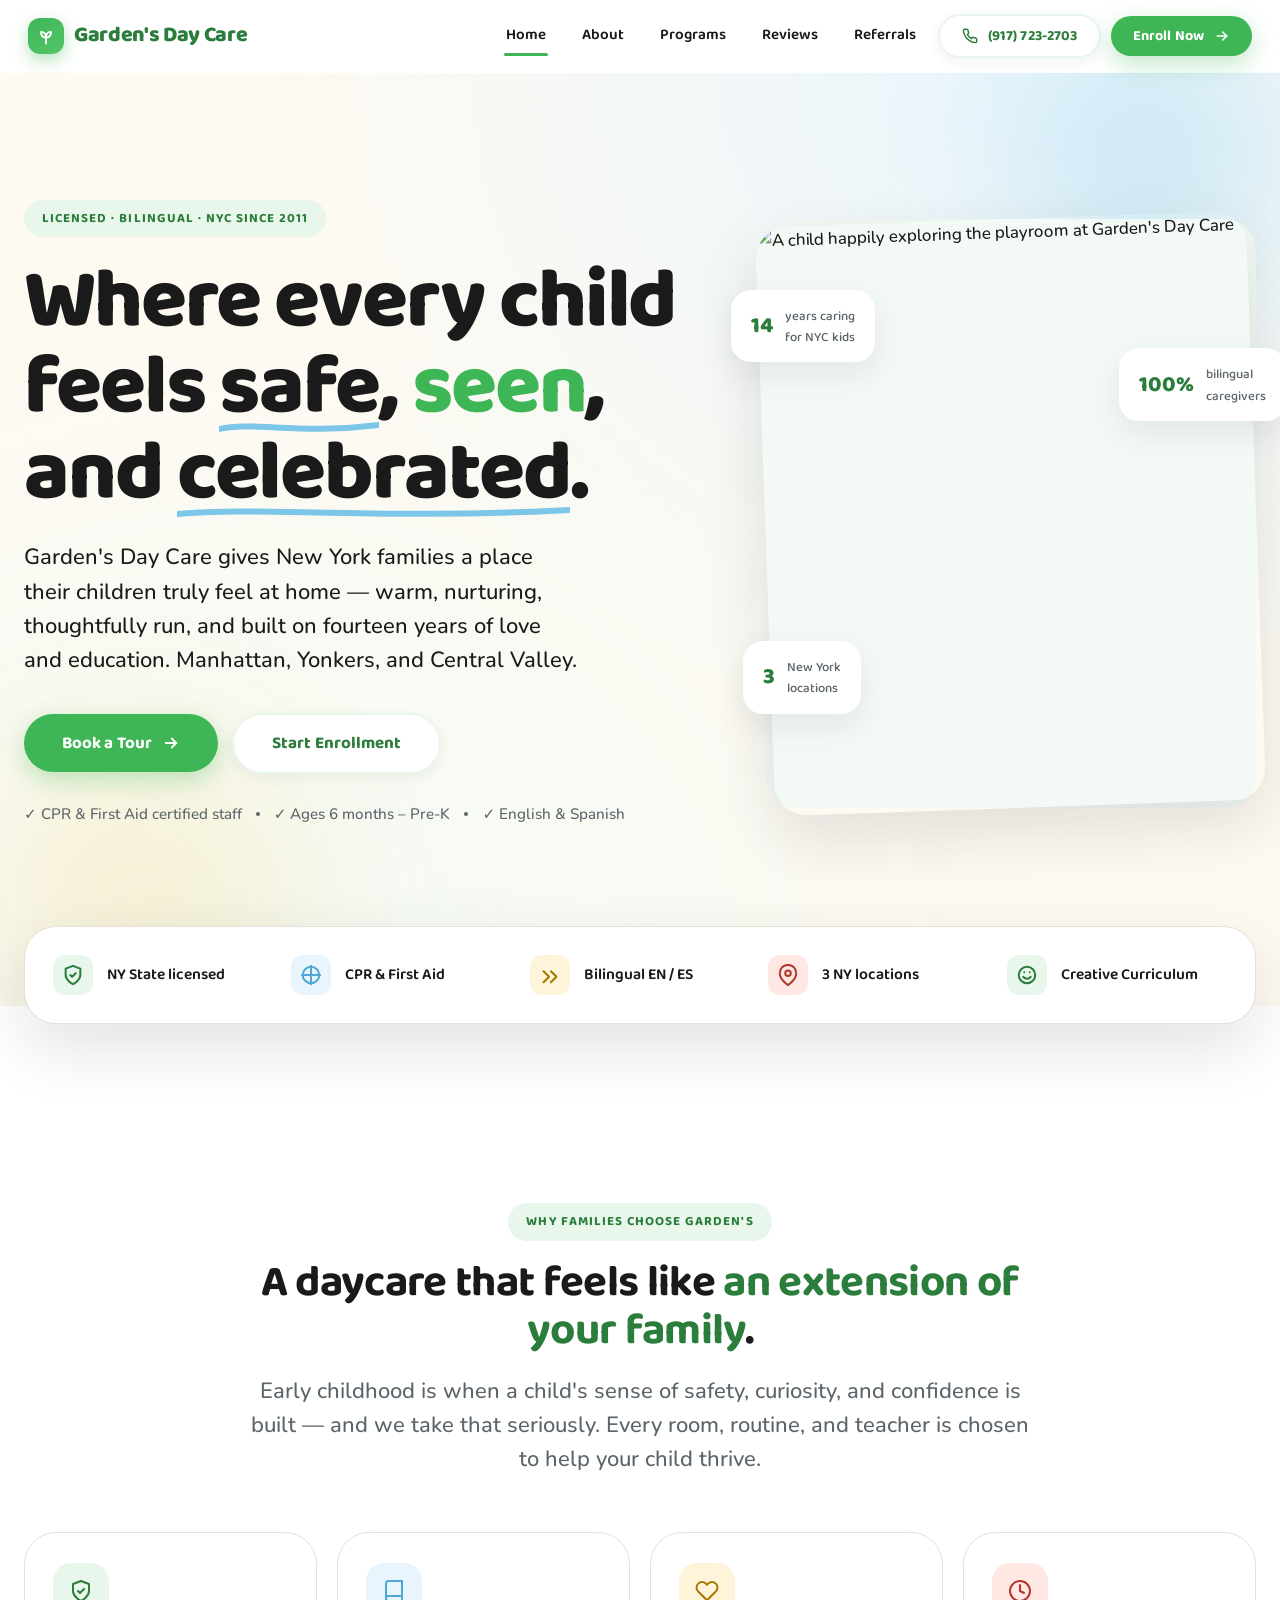
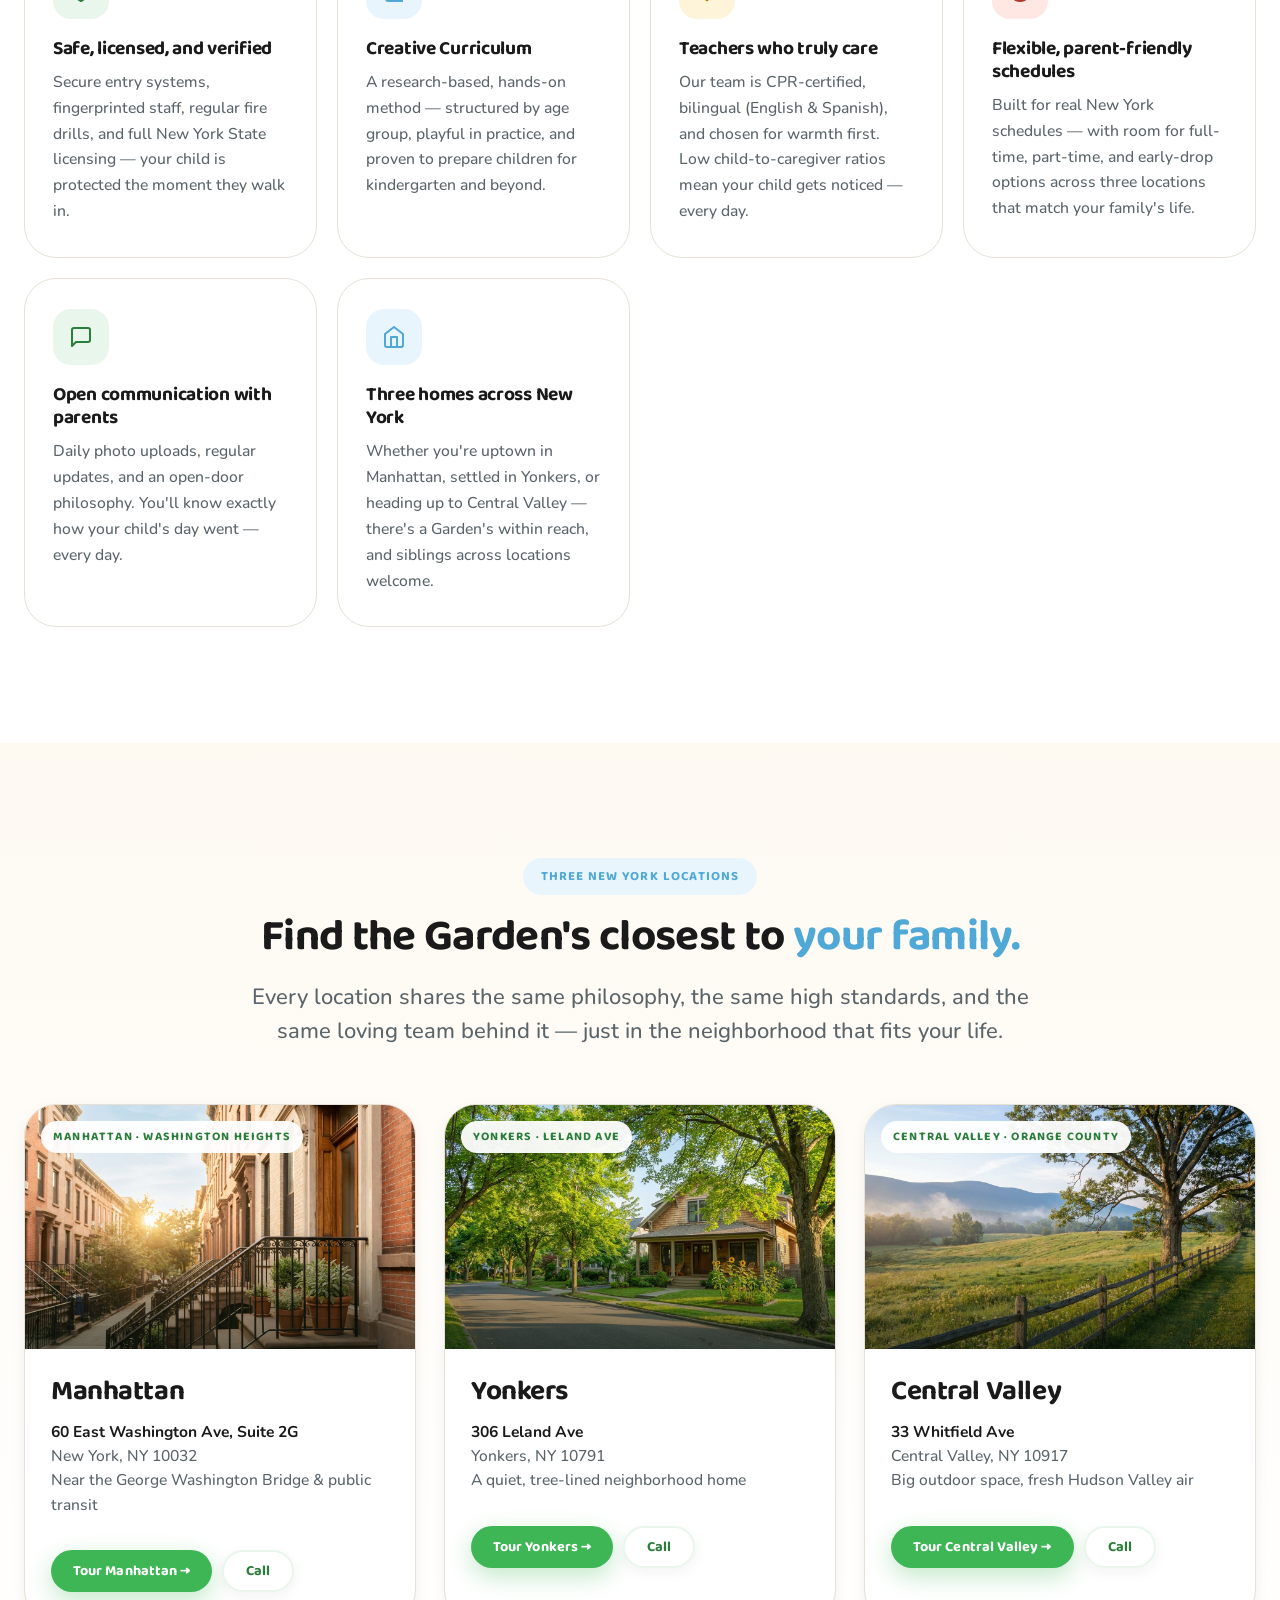
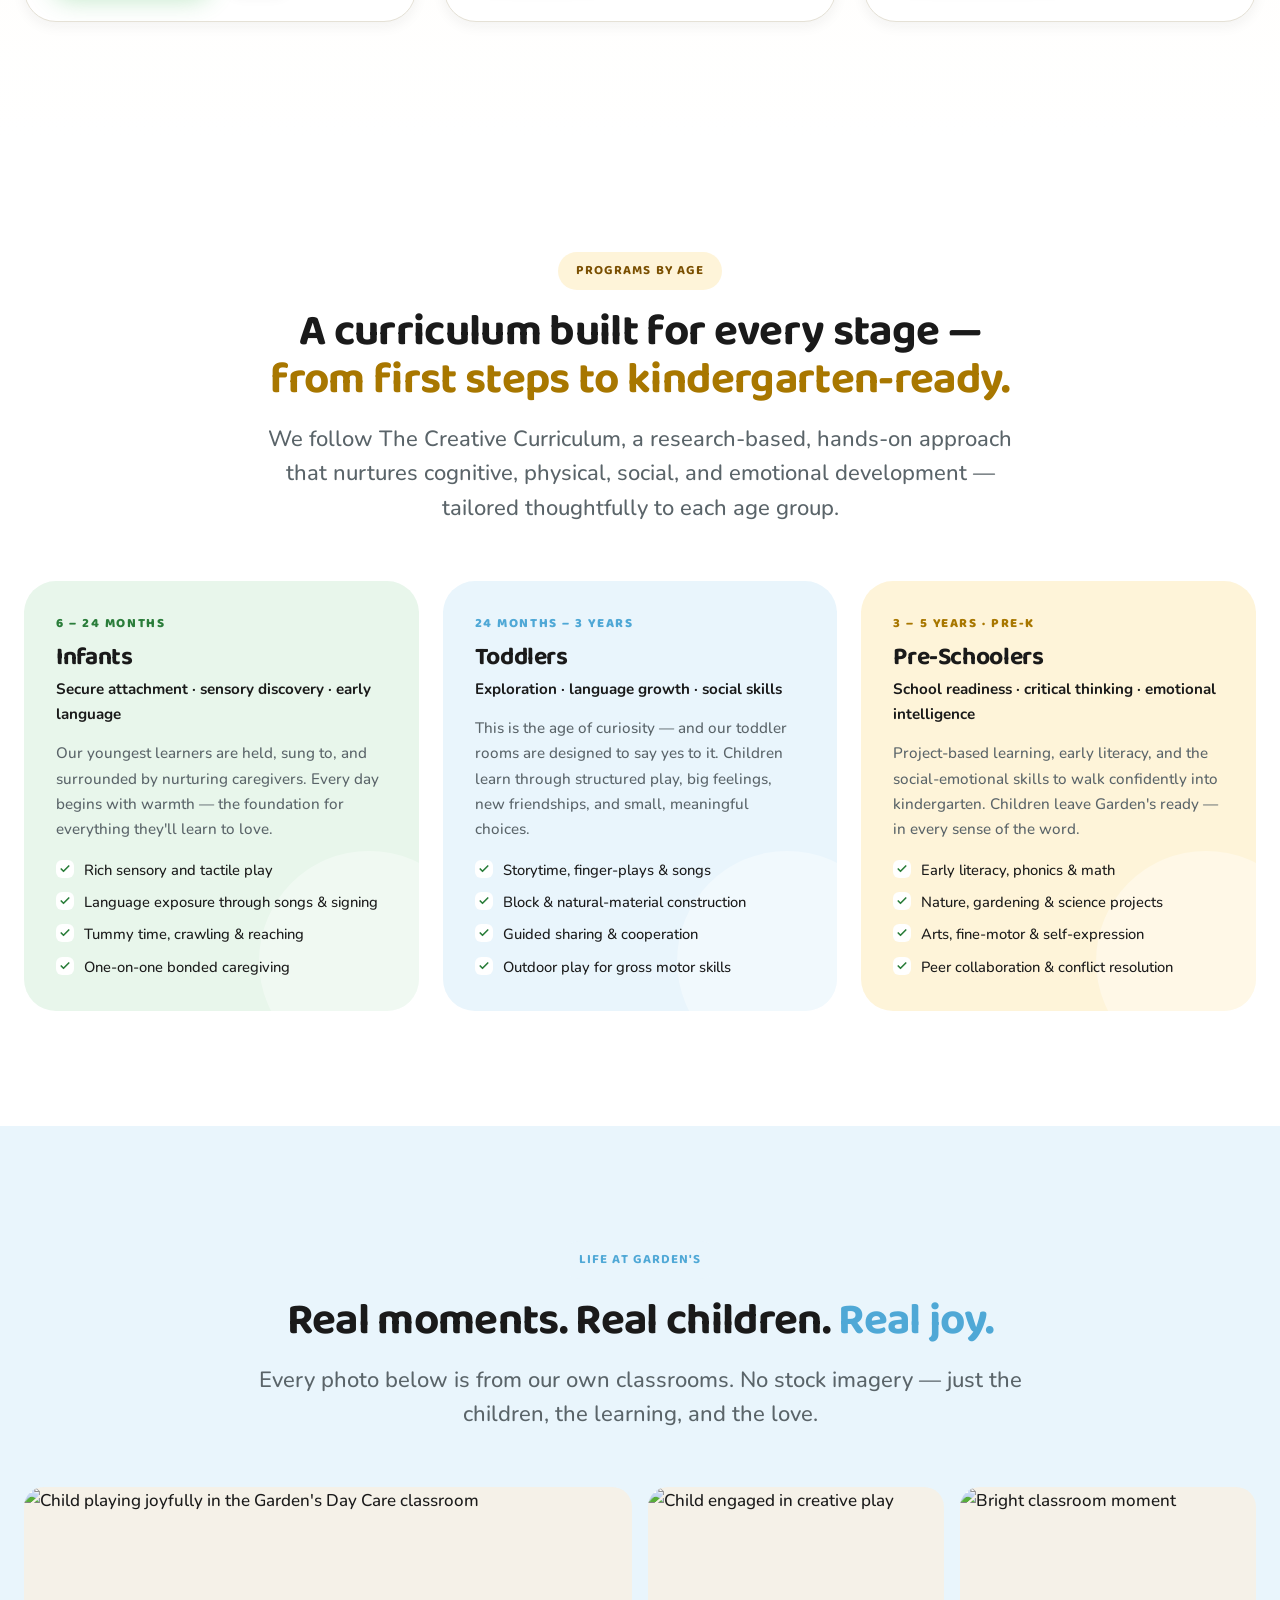
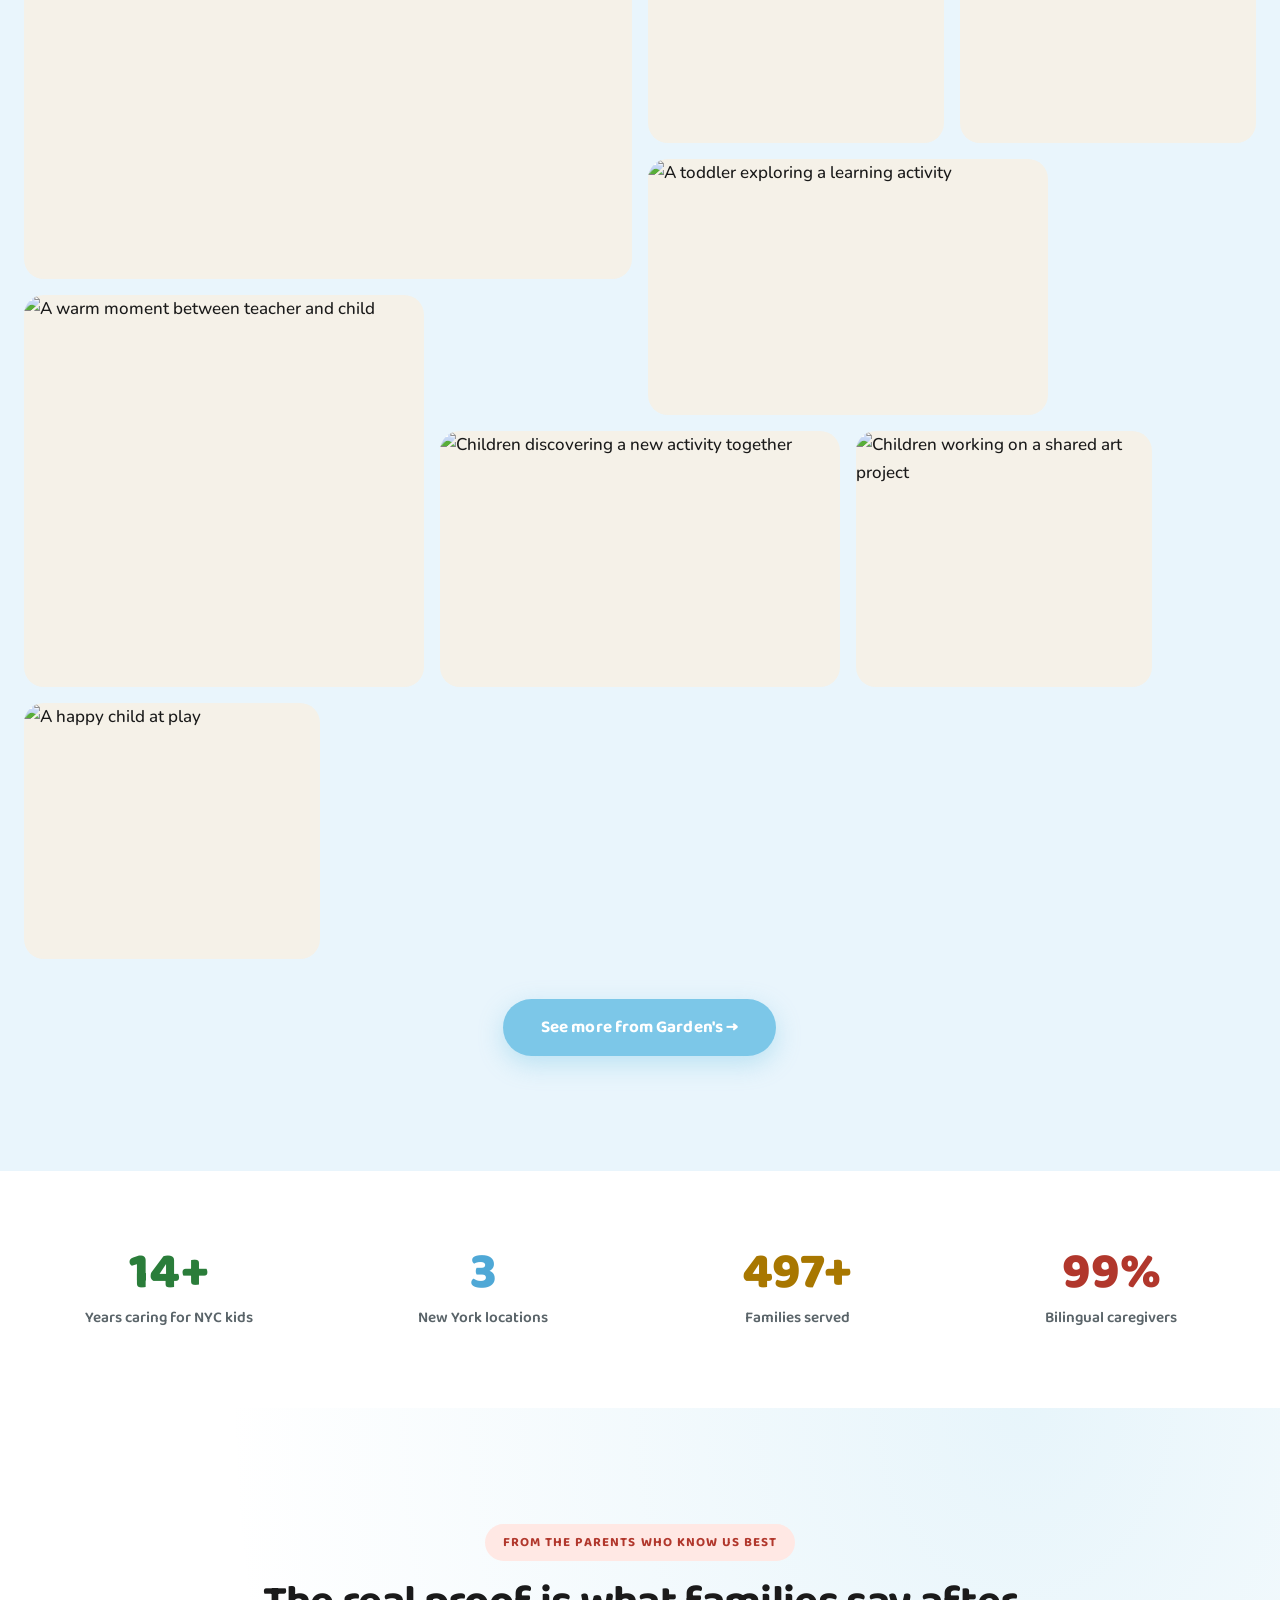
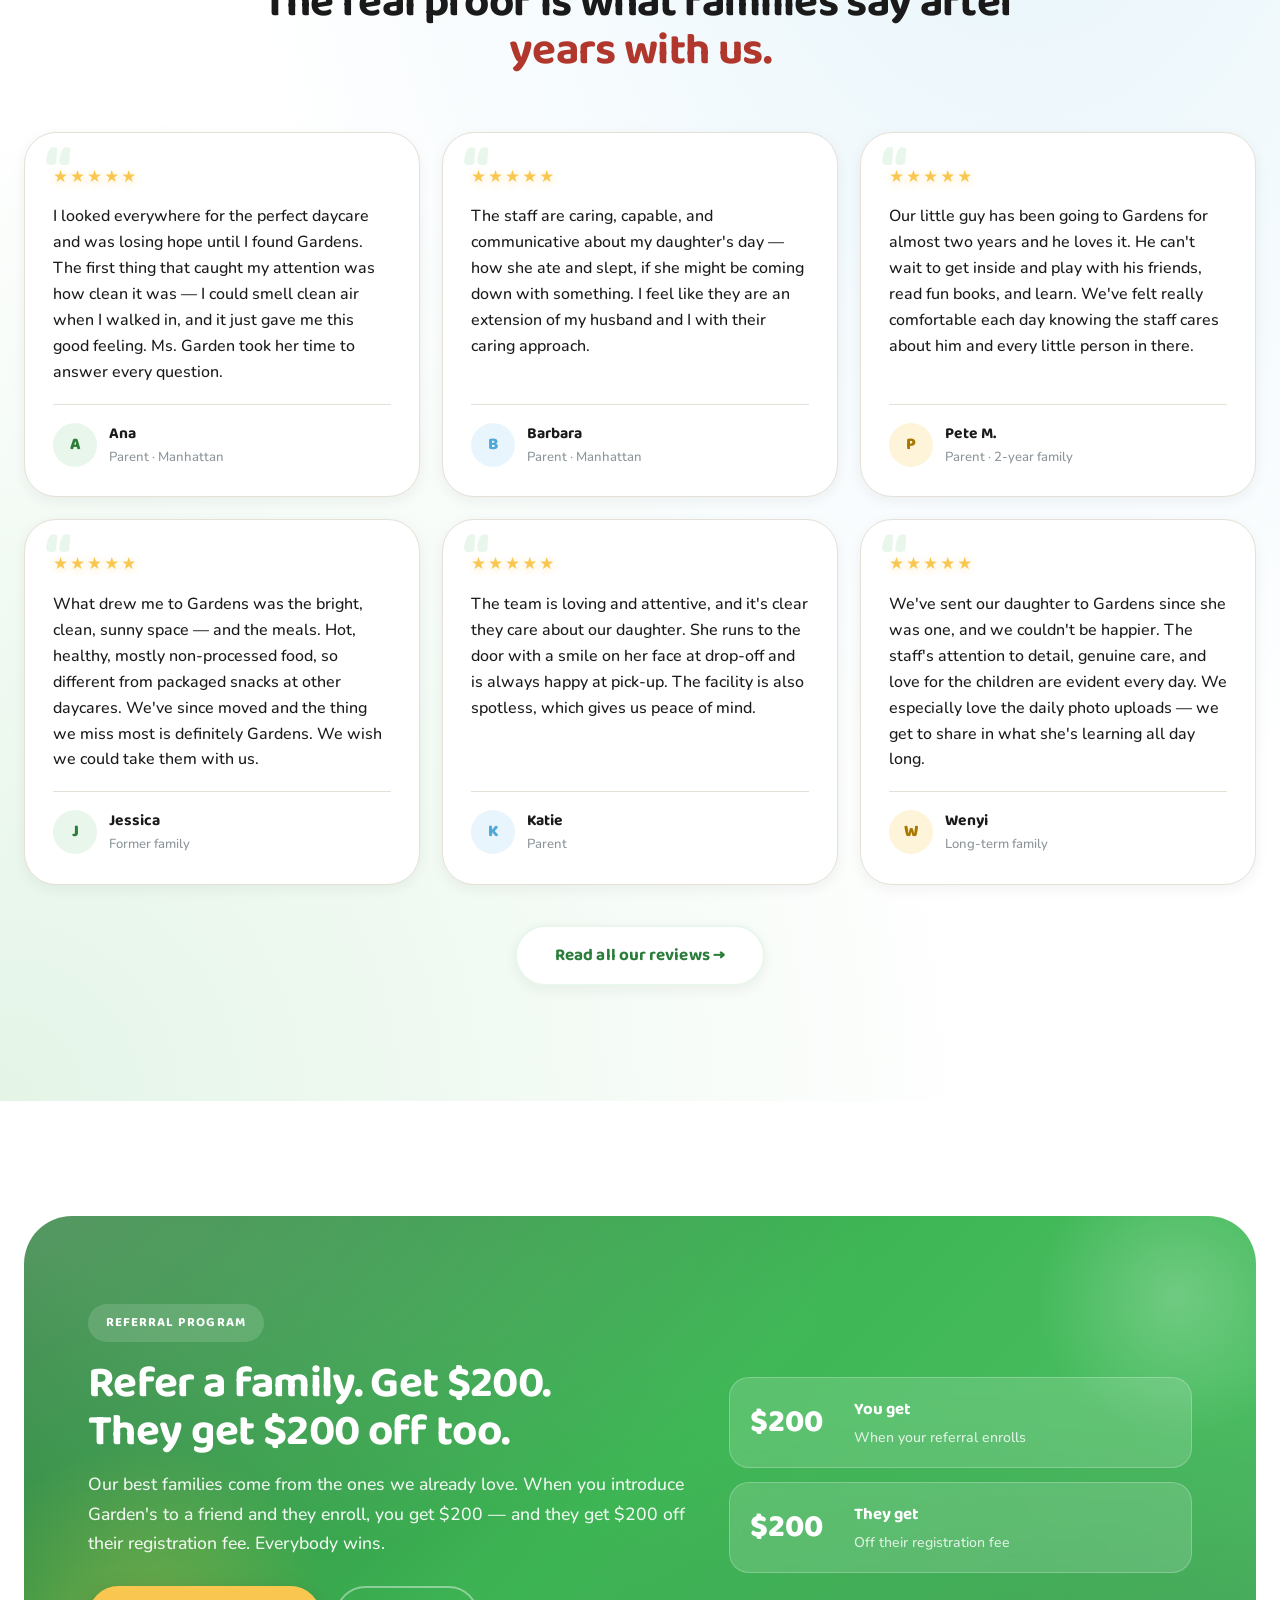
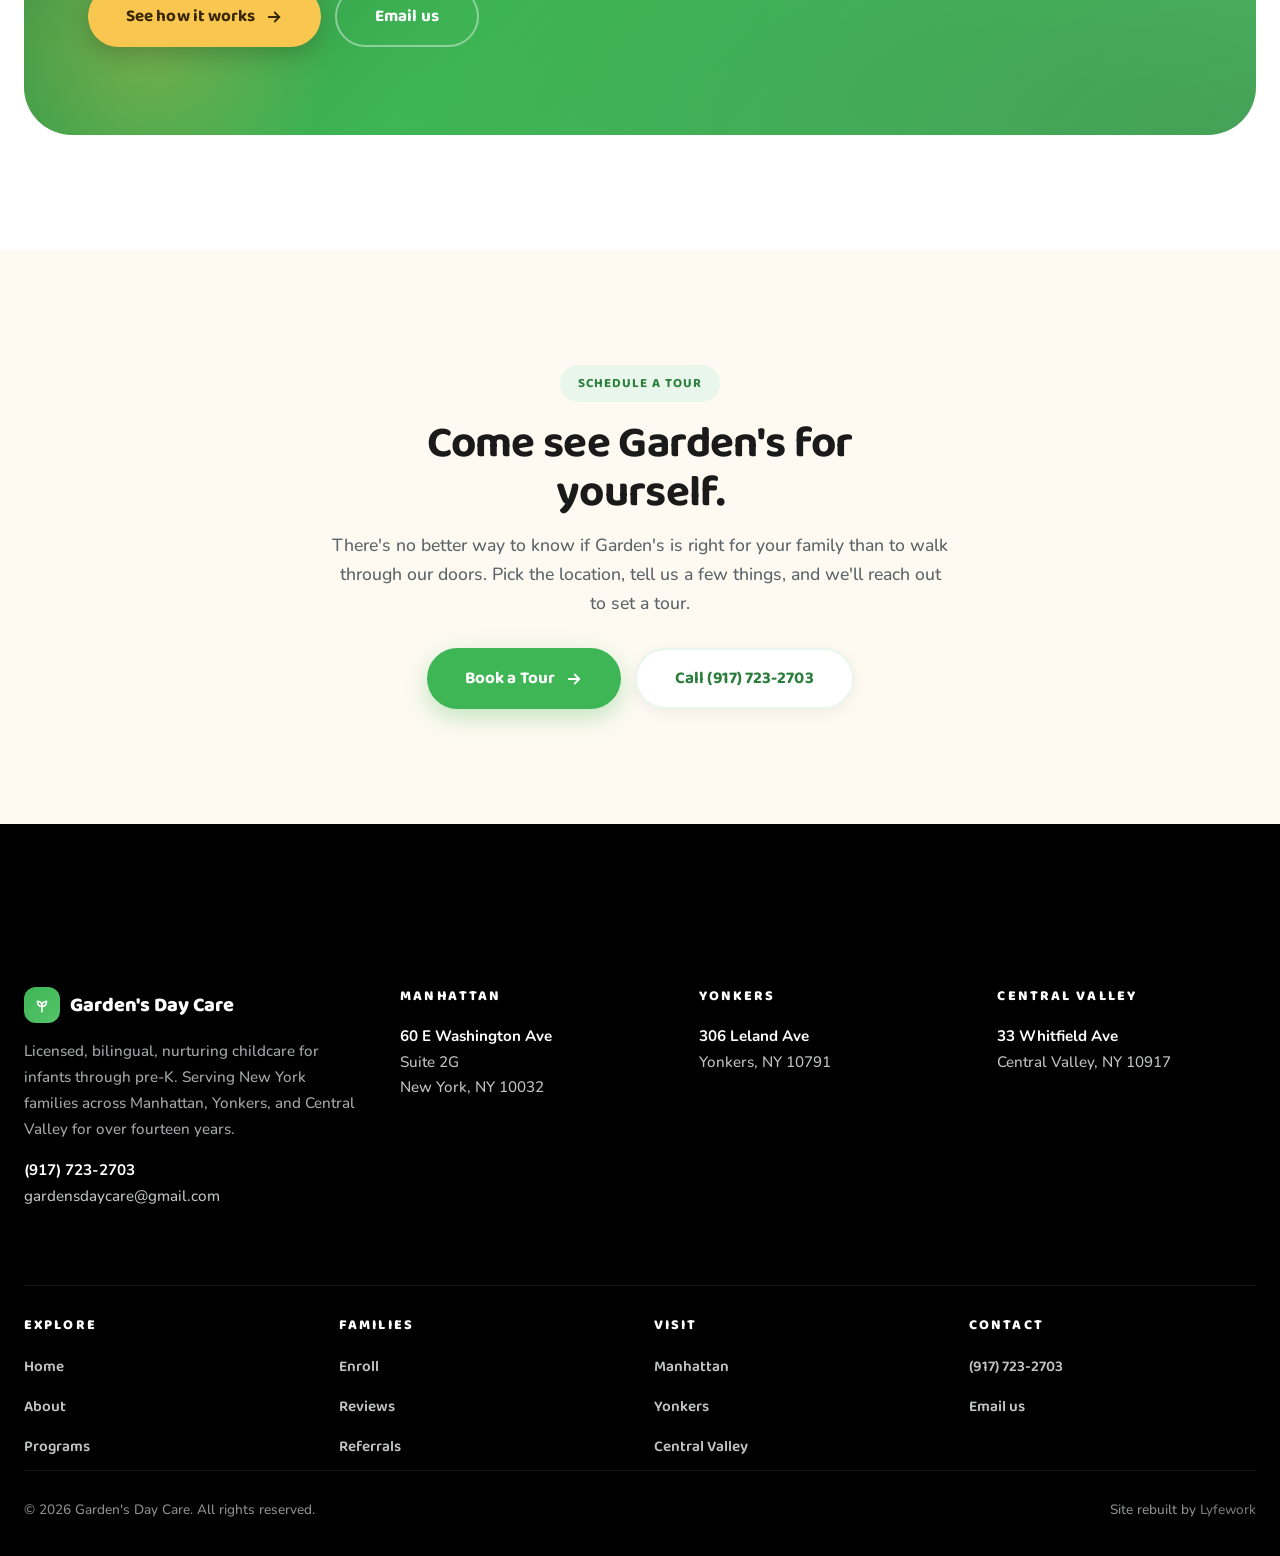
==== index.html @ f4a47b42 "Garden's Day Care — full NYC daycare site rebuild - 9 pages: home, about, programs, enroll, reviews," ====
<!doctype html>
<html lang="en">
  <head>
    <meta charset="UTF-8" />
    <meta name="viewport" content="width=device-width, initial-scale=1.0" />

    <title>
      NYC Daycare in Manhattan, Yonkers & Central Valley | Garden's Day Care
    </title>
    <meta
      name="description"
      content="Licensed, bilingual, nurturing childcare for infants through pre-K. Three New York locations — Manhattan, Yonkers, and Central Valley. Book a tour today."
    />
    <link rel="canonical" href="https://www.gardensdaycare.com/" />

    <meta
      property="og:title"
      content="Garden's Day Care | Trusted NYC Childcare — Manhattan · Yonkers · Central Valley"
    />
    <meta
      property="og:description"
      content="A safe, nurturing, and joyful daycare for your child — licensed, bilingual, CPR-certified, with three New York locations."
    />
    <meta
      property="og:image"
      content="https://images.squarespace-cdn.com/content/v1/6827681850675733ef14ddff/6c496093-8a23-44b7-9146-1eea059deca1/gardeniadiaz-169+%281%29.jpeg?format=1500w"
    />
    <meta property="og:url" content="https://www.gardensdaycare.com/" />
    <meta property="og:type" content="website" />
    <meta name="twitter:card" content="summary_large_image" />
    <meta
      name="twitter:title"
      content="Garden's Day Care | Trusted NYC Childcare"
    />
    <meta
      name="twitter:description"
      content="Licensed, bilingual childcare for infants through pre-K. Three NY locations."
    />

    <link rel="preconnect" href="https://fonts.googleapis.com" />
    <link rel="preconnect" href="https://fonts.gstatic.com" crossorigin />
    <link
      rel="preconnect"
      href="https://images.squarespace-cdn.com"
      crossorigin
    />
    <link
      href="https://fonts.googleapis.com/css2?family=Baloo+2:wght@500;600;700;800&family=Nunito:ital,wght@0,400;0,500;0,600;0,700;1,500&display=swap"
      rel="stylesheet"
    />

    <link rel="stylesheet" href="css/tokens.css" />
    <link rel="stylesheet" href="css/base.css" />
    <link rel="stylesheet" href="css/components.css" />

    <script type="application/ld+json">
      {
        "@context": "https://schema.org",
        "@type": "ChildCare",
        "name": "Garden's Day Care",
        "url": "https://www.gardensdaycare.com/",
        "telephone": "+1-917-723-2703",
        "email": "gardensdaycare@gmail.com",
        "image": "https://images.squarespace-cdn.com/content/v1/6827681850675733ef14ddff/6c496093-8a23-44b7-9146-1eea059deca1/gardeniadiaz-169+%281%29.jpeg?format=1500w",
        "priceRange": "$$",
        "description": "Licensed, bilingual childcare for infants through pre-K, serving Manhattan, Yonkers, and Central Valley, New York.",
        "founder": { "@type": "Person", "name": "Gardenia Díaz" },
        "areaServed": ["New York City", "Westchester County", "Orange County"],
        "location": [
          {
            "@type": "Place",
            "name": "Garden's Day Care — Manhattan",
            "address": {
              "@type": "PostalAddress",
              "streetAddress": "60 East Washington Ave, Suite 2G",
              "addressLocality": "New York",
              "addressRegion": "NY",
              "postalCode": "10032",
              "addressCountry": "US"
            }
          },
          {
            "@type": "Place",
            "name": "Garden's Day Care — Yonkers",
            "address": {
              "@type": "PostalAddress",
              "streetAddress": "306 Leland Ave",
              "addressLocality": "Yonkers",
              "addressRegion": "NY",
              "postalCode": "10791",
              "addressCountry": "US"
            }
          },
          {
            "@type": "Place",
            "name": "Garden's Day Care — Central Valley",
            "address": {
              "@type": "PostalAddress",
              "streetAddress": "33 Whitfield Ave",
              "addressLocality": "Central Valley",
              "addressRegion": "NY",
              "postalCode": "10917",
              "addressCountry": "US"
            }
          }
        ]
      }
    </script>
  </head>
  <body>
    <a href="#main" class="sr-only">Skip to main content</a>

    <!-- ========== HEADER ========== -->
    <header class="site-header" aria-label="Primary">
      <div class="inner">
        <a href="index.html" class="brand" aria-label="Garden's Day Care home">
          <span class="mark" aria-hidden="true">
            <svg
              viewBox="0 0 24 24"
              fill="none"
              stroke="currentColor"
              stroke-width="2.2"
              stroke-linecap="round"
              stroke-linejoin="round"
            >
              <path d="M12 21v-7" />
              <path d="M12 14c-4 0-6-3-6-7 4 0 6 3 6 7z" />
              <path d="M12 14c4 0 6-3 6-7-4 0-6 3-6 7z" />
            </svg>
          </span>
          Garden's Day Care
        </a>
        <button class="nav-toggle" aria-label="Open menu" aria-expanded="false">
          <svg
            width="22"
            height="22"
            viewBox="0 0 24 24"
            fill="none"
            stroke="currentColor"
            stroke-width="2.5"
            stroke-linecap="round"
          >
            <line x1="3" y1="6" x2="21" y2="6" />
            <line x1="3" y1="12" x2="21" y2="12" />
            <line x1="3" y1="18" x2="21" y2="18" />
          </svg>
        </button>
        <nav class="site-nav" aria-label="Main navigation">
          <a href="index.html" class="active">Home</a>
          <a href="pages/about.html">About</a>
          <a href="pages/information.html">Programs</a>
          <a href="pages/reviews.html">Reviews</a>
          <a href="pages/referral.html">Referrals</a>
        </nav>
        <div class="nav-ctas">
          <a
            class="btn btn-secondary btn-sm"
            href="tel:+19177232703"
            aria-label="Call Garden's Day Care at 917-723-2703"
          >
            <svg
              width="16"
              height="16"
              viewBox="0 0 24 24"
              fill="none"
              stroke="currentColor"
              stroke-width="2.2"
              stroke-linecap="round"
            >
              <path
                d="M22 16.92v3a2 2 0 0 1-2.18 2 19.8 19.8 0 0 1-8.63-3.07 19.5 19.5 0 0 1-6-6 19.8 19.8 0 0 1-3.07-8.67A2 2 0 0 1 4.11 2h3a2 2 0 0 1 2 1.72 12.84 12.84 0 0 0 .7 2.81 2 2 0 0 1-.45 2.11L8.09 9.91a16 16 0 0 0 6 6l1.27-1.27a2 2 0 0 1 2.11-.45 12.84 12.84 0 0 0 2.81.7A2 2 0 0 1 22 16.92z"
              />
            </svg>
            (917) 723-2703
          </a>
          <a class="btn btn-primary btn-sm" href="pages/enroll.html">
            Enroll Now
            <svg
              class="arrow"
              width="16"
              height="16"
              viewBox="0 0 24 24"
              fill="none"
              stroke="currentColor"
              stroke-width="2.4"
              stroke-linecap="round"
              stroke-linejoin="round"
            >
              <path d="M5 12h14" />
              <path d="M13 6l6 6-6 6" />
            </svg>
          </a>
        </div>
      </div>
    </header>
    <div class="header-spacer" aria-hidden="true"></div>

    <main id="main">
      <!-- ========== HERO ========== -->
      <section class="hero">
        <div class="container">
          <div class="hero-grid">
            <div class="hero-copy reveal">
              <span class="eyebrow">Licensed · Bilingual · NYC Since 2011</span>
              <h1>
                Where every child feels <span class="underline">safe</span>,
                <span class="accent">seen</span>, and
                <span class="underline">celebrated</span>.
              </h1>
              <p class="lead">
                Garden's Day Care gives New York families a place their children
                truly feel at home — warm, nurturing, thoughtfully run, and
                built on fourteen years of love and education. Manhattan,
                Yonkers, and Central Valley.
              </p>
              <div class="hero-ctas">
                <a class="btn btn-primary btn-lg" href="#locations">
                  Book a Tour
                  <svg
                    class="arrow"
                    width="18"
                    height="18"
                    viewBox="0 0 24 24"
                    fill="none"
                    stroke="currentColor"
                    stroke-width="2.4"
                    stroke-linecap="round"
                  >
                    <path d="M5 12h14" />
                    <path d="M13 6l6 6-6 6" />
                  </svg>
                </a>
                <a class="btn btn-secondary btn-lg" href="pages/enroll.html">
                  Start Enrollment
                </a>
              </div>
              <div class="hero-meta">
                <span>✓ CPR & First Aid certified staff</span>
                <span class="dot" aria-hidden="true"></span>
                <span>✓ Ages 6 months – Pre-K</span>
                <span class="dot" aria-hidden="true"></span>
                <span>✓ English & Spanish</span>
              </div>
            </div>

            <div class="hero-visual reveal" aria-hidden="false">
              <div class="frame">
                <img
                  src="https://images.squarespace-cdn.com/content/v1/6827681850675733ef14ddff/1747413017414-V5R5IDTEOSNW21IHVI4M/IMG_1653.jpeg?format=1500w"
                  alt="A child happily exploring the playroom at Garden's Day Care"
                  width="600"
                  height="720"
                  loading="eager"
                  fetchpriority="high"
                />
              </div>
              <div class="hero-badge tl" aria-label="14 years of childcare">
                <span class="n">14</span>
                <span class="l">years caring<br />for NYC kids</span>
              </div>
              <div class="hero-badge bl" aria-label="Three New York locations">
                <span class="n">3</span>
                <span class="l">New York<br />locations</span>
              </div>
              <div
                class="hero-badge tr"
                aria-label="100 percent bilingual staff"
              >
                <span class="n">100%</span>
                <span class="l">bilingual<br />caregivers</span>
              </div>
            </div>
          </div>
        </div>
        <!-- wavy divider bottom -->
        <svg
          class="wave bottom"
          viewBox="0 0 1440 84"
          preserveAspectRatio="none"
          aria-hidden="true"
        >
          <path
            d="M0 42 C 240 0, 480 84, 720 42 S 1200 0, 1440 42 L 1440 84 L 0 84 Z"
            fill="#ffffff"
          />
        </svg>
      </section>

      <!-- ========== VALUE STRIP ========== -->
      <section class="section" style="padding-top: 0">
        <div class="container">
          <div class="strip reveal stagger" role="list">
            <div class="cell" role="listitem">
              <span class="icon" aria-hidden="true">
                <svg
                  width="22"
                  height="22"
                  viewBox="0 0 24 24"
                  fill="none"
                  stroke="currentColor"
                  stroke-width="2.2"
                  stroke-linecap="round"
                  stroke-linejoin="round"
                >
                  <path d="M9 12l2 2 4-4" />
                  <path d="M12 22s8-4 8-10V5l-8-3-8 3v7c0 6 8 10 8 10z" />
                </svg>
              </span>
              NY State licensed
            </div>
            <div class="cell" role="listitem">
              <span class="icon" aria-hidden="true">
                <svg
                  width="22"
                  height="22"
                  viewBox="0 0 24 24"
                  fill="none"
                  stroke="currentColor"
                  stroke-width="2.2"
                  stroke-linecap="round"
                  stroke-linejoin="round"
                >
                  <path d="M12 2v20" />
                  <path d="M2 12h20" />
                  <circle cx="12" cy="12" r="9" />
                </svg>
              </span>
              CPR & First Aid
            </div>
            <div class="cell" role="listitem">
              <span class="icon" aria-hidden="true">
                <svg
                  width="22"
                  height="22"
                  viewBox="0 0 24 24"
                  fill="none"
                  stroke="currentColor"
                  stroke-width="2.2"
                  stroke-linecap="round"
                  stroke-linejoin="round"
                >
                  <path d="M5 8l6 6-6 6" />
                  <path d="M13 8l6 6-6 6" />
                </svg>
              </span>
              Bilingual EN / ES
            </div>
            <div class="cell" role="listitem">
              <span class="icon" aria-hidden="true">
                <svg
                  width="22"
                  height="22"
                  viewBox="0 0 24 24"
                  fill="none"
                  stroke="currentColor"
                  stroke-width="2.2"
                  stroke-linecap="round"
                  stroke-linejoin="round"
                >
                  <path d="M21 10c0 7-9 13-9 13s-9-6-9-13a9 9 0 0 1 18 0z" />
                  <circle cx="12" cy="10" r="3" />
                </svg>
              </span>
              3 NY locations
            </div>
            <div class="cell" role="listitem">
              <span class="icon" aria-hidden="true">
                <svg
                  width="22"
                  height="22"
                  viewBox="0 0 24 24"
                  fill="none"
                  stroke="currentColor"
                  stroke-width="2.2"
                  stroke-linecap="round"
                  stroke-linejoin="round"
                >
                  <circle cx="12" cy="12" r="9" />
                  <path d="M8 14s1.5 2 4 2 4-2 4-2" />
                  <line x1="9" y1="9" x2="9.01" y2="9" />
                  <line x1="15" y1="9" x2="15.01" y2="9" />
                </svg>
              </span>
              Creative Curriculum
            </div>
          </div>
        </div>
      </section>

      <!-- ========== WHY CHOOSE ========== -->
      <section class="section" style="padding-top: 64px">
        <div class="container">
          <div class="intro reveal">
            <span class="eyebrow">Why families choose Garden's</span>
            <h2>
              A daycare that feels like
              <span style="color: var(--green-deep)"
                >an extension of your family</span
              >.
            </h2>
            <p class="lead" style="color: var(--text-muted)">
              Early childhood is when a child's sense of safety, curiosity, and
              confidence is built — and we take that seriously. Every room,
              routine, and teacher is chosen to help your child thrive.
            </p>
          </div>

          <div class="feature-grid reveal stagger">
            <article class="feat">
              <div class="emoji" aria-hidden="true">
                <svg
                  width="24"
                  height="24"
                  viewBox="0 0 24 24"
                  fill="none"
                  stroke="currentColor"
                  stroke-width="2"
                  stroke-linecap="round"
                  stroke-linejoin="round"
                >
                  <path d="M12 22s8-4 8-10V5l-8-3-8 3v7c0 6 8 10 8 10z" />
                  <path d="M9 12l2 2 4-4" />
                </svg>
              </div>
              <h3>Safe, licensed, and verified</h3>
              <p>
                Secure entry systems, fingerprinted staff, regular fire drills,
                and full New York State licensing — your child is protected the
                moment they walk in.
              </p>
            </article>

            <article class="feat">
              <div class="emoji" aria-hidden="true">
                <svg
                  width="24"
                  height="24"
                  viewBox="0 0 24 24"
                  fill="none"
                  stroke="currentColor"
                  stroke-width="2"
                  stroke-linecap="round"
                >
                  <path d="M4 19.5A2.5 2.5 0 0 1 6.5 17H20" />
                  <path
                    d="M6.5 2H20v20H6.5A2.5 2.5 0 0 1 4 19.5v-15A2.5 2.5 0 0 1 6.5 2z"
                  />
                </svg>
              </div>
              <h3>Creative Curriculum</h3>
              <p>
                A research-based, hands-on method — structured by age group,
                playful in practice, and proven to prepare children for
                kindergarten and beyond.
              </p>
            </article>

            <article class="feat">
              <div class="emoji" aria-hidden="true">
                <svg
                  width="24"
                  height="24"
                  viewBox="0 0 24 24"
                  fill="none"
                  stroke="currentColor"
                  stroke-width="2"
                  stroke-linecap="round"
                  stroke-linejoin="round"
                >
                  <path
                    d="M20.84 4.61a5.5 5.5 0 0 0-7.78 0L12 5.67l-1.06-1.06a5.5 5.5 0 0 0-7.78 7.78l1.06 1.06L12 21.23l7.78-7.78 1.06-1.06a5.5 5.5 0 0 0 0-7.78z"
                  />
                </svg>
              </div>
              <h3>Teachers who truly care</h3>
              <p>
                Our team is CPR-certified, bilingual (English &amp; Spanish),
                and chosen for warmth first. Low child-to-caregiver ratios mean
                your child gets noticed — every day.
              </p>
            </article>

            <article class="feat">
              <div class="emoji" aria-hidden="true">
                <svg
                  width="24"
                  height="24"
                  viewBox="0 0 24 24"
                  fill="none"
                  stroke="currentColor"
                  stroke-width="2"
                  stroke-linecap="round"
                  stroke-linejoin="round"
                >
                  <circle cx="12" cy="12" r="10" />
                  <polyline points="12 6 12 12 16 14" />
                </svg>
              </div>
              <h3>Flexible, parent-friendly schedules</h3>
              <p>
                Built for real New York schedules — with room for full-time,
                part-time, and early-drop options across three locations that
                match your family's life.
              </p>
            </article>

            <article class="feat">
              <div class="emoji" aria-hidden="true">
                <svg
                  width="24"
                  height="24"
                  viewBox="0 0 24 24"
                  fill="none"
                  stroke="currentColor"
                  stroke-width="2"
                  stroke-linecap="round"
                  stroke-linejoin="round"
                >
                  <path
                    d="M21 15a2 2 0 0 1-2 2H7l-4 4V5a2 2 0 0 1 2-2h14a2 2 0 0 1 2 2z"
                  />
                </svg>
              </div>
              <h3>Open communication with parents</h3>
              <p>
                Daily photo uploads, regular updates, and an open-door
                philosophy. You'll know exactly how your child's day went —
                every day.
              </p>
            </article>

            <article class="feat">
              <div class="emoji" aria-hidden="true">
                <svg
                  width="24"
                  height="24"
                  viewBox="0 0 24 24"
                  fill="none"
                  stroke="currentColor"
                  stroke-width="2"
                  stroke-linecap="round"
                  stroke-linejoin="round"
                >
                  <path d="M3 9l9-7 9 7v11a2 2 0 0 1-2 2H5a2 2 0 0 1-2-2z" />
                  <polyline points="9 22 9 12 15 12 15 22" />
                </svg>
              </div>
              <h3>Three homes across New York</h3>
              <p>
                Whether you're uptown in Manhattan, settled in Yonkers, or
                heading up to Central Valley — there's a Garden's within reach,
                and siblings across locations welcome.
              </p>
            </article>
          </div>
        </div>
      </section>

      <!-- ========== LOCATIONS ========== -->
      <section
        id="locations"
        class="section"
        style="
          background: linear-gradient(
            180deg,
            var(--cream) 0%,
            var(--white) 100%
          );
          position: relative;
        "
      >
        <svg
          class="wave top"
          viewBox="0 0 1440 84"
          preserveAspectRatio="none"
          aria-hidden="true"
        >
          <path
            d="M0 42 C 240 0, 480 84, 720 42 S 1200 0, 1440 42 L 1440 0 L 0 0 Z"
            fill="#ffffff"
          />
        </svg>
        <div class="container">
          <div class="intro reveal">
            <span class="eyebrow sky">Three New York locations</span>
            <h2>
              Find the Garden's closest to
              <span style="color: var(--sky-deep)">your family.</span>
            </h2>
            <p class="lead" style="color: var(--text-muted)">
              Every location shares the same philosophy, the same high
              standards, and the same loving team behind it — just in the
              neighborhood that fits your life.
            </p>
          </div>

          <div class="locations reveal stagger">
            <article class="loc">
              <div class="hd">
                <span class="tag">Manhattan · Washington Heights</span>
                <img
                  src="assets/images/generated/location-manhattan.png"
                  alt="A warm Washington Heights brownstone street in golden morning light"
                  loading="lazy"
                  width="900"
                  height="560"
                />
              </div>
              <div class="bd">
                <h3>Manhattan</h3>
                <p class="addr">
                  <strong>60 East Washington Ave, Suite 2G</strong>
                  New York, NY 10032<br />
                  Near the George Washington Bridge &amp; public transit
                </p>
                <div class="actions">
                  <a class="btn btn-primary btn-sm" href="pages/manhattan.html"
                    >Tour Manhattan →</a
                  >
                  <a class="btn btn-secondary btn-sm" href="tel:+19177232703"
                    >Call</a
                  >
                </div>
              </div>
            </article>

            <article class="loc">
              <div class="hd">
                <span class="tag">Yonkers · Leland Ave</span>
                <img
                  src="assets/images/generated/location-yonkers.png"
                  alt="A leafy Yonkers residential street on a warm morning"
                  loading="lazy"
                  width="900"
                  height="560"
                />
              </div>
              <div class="bd">
                <h3>Yonkers</h3>
                <p class="addr">
                  <strong>306 Leland Ave</strong>
                  Yonkers, NY 10791<br />
                  A quiet, tree-lined neighborhood home
                </p>
                <div class="actions">
                  <a class="btn btn-primary btn-sm" href="pages/yonkers.html"
                    >Tour Yonkers →</a
                  >
                  <a class="btn btn-secondary btn-sm" href="tel:+19177232703"
                    >Call</a
                  >
                </div>
              </div>
            </article>

            <article class="loc">
              <div class="hd">
                <span class="tag">Central Valley · Orange County</span>
                <img
                  src="assets/images/generated/location-central-valley.png"
                  alt="Rolling green Hudson Valley meadow in Central Valley, NY"
                  loading="lazy"
                  width="900"
                  height="560"
                />
              </div>
              <div class="bd">
                <h3>Central Valley</h3>
                <p class="addr">
                  <strong>33 Whitfield Ave</strong>
                  Central Valley, NY 10917<br />
                  Big outdoor space, fresh Hudson Valley air
                </p>
                <div class="actions">
                  <a
                    class="btn btn-primary btn-sm"
                    href="pages/central-valley.html"
                    >Tour Central Valley →</a
                  >
                  <a class="btn btn-secondary btn-sm" href="tel:+19177232703"
                    >Call</a
                  >
                </div>
              </div>
            </article>
          </div>
        </div>
      </section>

      <!-- ========== PROGRAMS ========== -->
      <section class="section" style="background: var(--white)">
        <div class="container">
          <div class="intro reveal">
            <span class="eyebrow sun">Programs by age</span>
            <h2>
              A curriculum built for every stage —
              <span style="color: #a87700"
                >from first steps to kindergarten-ready.</span
              >
            </h2>
            <p class="lead" style="color: var(--text-muted)">
              We follow The Creative Curriculum, a research-based, hands-on
              approach that nurtures cognitive, physical, social, and emotional
              development — tailored thoughtfully to each age group.
            </p>
          </div>

          <div class="programs reveal stagger">
            <article class="prog">
              <span class="age">6 – 24 Months</span>
              <h3>Infants</h3>
              <span class="focus"
                >Secure attachment · sensory discovery · early language</span
              >
              <p>
                Our youngest learners are held, sung to, and surrounded by
                nurturing caregivers. Every day begins with warmth — the
                foundation for everything they'll learn to love.
              </p>
              <ul>
                <li>Rich sensory and tactile play</li>
                <li>Language exposure through songs &amp; signing</li>
                <li>Tummy time, crawling &amp; reaching</li>
                <li>One-on-one bonded caregiving</li>
              </ul>
            </article>

            <article class="prog">
              <span class="age">24 Months – 3 Years</span>
              <h3>Toddlers</h3>
              <span class="focus"
                >Exploration · language growth · social skills</span
              >
              <p>
                This is the age of curiosity — and our toddler rooms are
                designed to say yes to it. Children learn through structured
                play, big feelings, new friendships, and small, meaningful
                choices.
              </p>
              <ul>
                <li>Storytime, finger-plays &amp; songs</li>
                <li>Block &amp; natural-material construction</li>
                <li>Guided sharing &amp; cooperation</li>
                <li>Outdoor play for gross motor skills</li>
              </ul>
            </article>

            <article class="prog">
              <span class="age">3 – 5 Years · Pre-K</span>
              <h3>Pre-Schoolers</h3>
              <span class="focus"
                >School readiness · critical thinking · emotional
                intelligence</span
              >
              <p>
                Project-based learning, early literacy, and the social-emotional
                skills to walk confidently into kindergarten. Children leave
                Garden's ready — in every sense of the word.
              </p>
              <ul>
                <li>Early literacy, phonics &amp; math</li>
                <li>Nature, gardening &amp; science projects</li>
                <li>Arts, fine-motor &amp; self-expression</li>
                <li>Peer collaboration &amp; conflict resolution</li>
              </ul>
            </article>
          </div>
        </div>
      </section>

      <!-- ========== GALLERY ========== -->
      <section
        class="section"
        style="background: var(--sky-soft); position: relative"
      >
        <svg
          class="wave top"
          viewBox="0 0 1440 84"
          preserveAspectRatio="none"
          aria-hidden="true"
        >
          <path
            d="M0 42 C 240 0, 480 84, 720 42 S 1200 0, 1440 42 L 1440 0 L 0 0 Z"
            fill="#ffffff"
          />
        </svg>
        <div class="container">
          <div class="intro reveal">
            <span class="eyebrow sky">Life at Garden's</span>
            <h2>
              Real moments. Real children.
              <span style="color: var(--sky-deep)">Real joy.</span>
            </h2>
            <p class="lead" style="color: var(--text-muted)">
              Every photo below is from our own classrooms. No stock imagery —
              just the children, the learning, and the love.
            </p>
          </div>

          <div class="gallery reveal">
            <figure class="g-a">
              <img
                src="https://images.squarespace-cdn.com/content/v1/6827681850675733ef14ddff/094c7ece-1846-4e8c-861c-f1d7604767f9/IMG_1304.jpeg?format=1500w"
                data-full="https://images.squarespace-cdn.com/content/v1/6827681850675733ef14ddff/094c7ece-1846-4e8c-861c-f1d7604767f9/IMG_1304.jpeg?format=2500w"
                alt="Child playing joyfully in the Garden's Day Care classroom"
                loading="lazy"
                width="1200"
                height="800"
              />
            </figure>
            <figure class="g-b">
              <img
                src="https://images.squarespace-cdn.com/content/v1/6827681850675733ef14ddff/1747413017293-36U76ZLJ1GWI1YJO26FE/IMG_2320.jpeg?format=1000w"
                data-full="https://images.squarespace-cdn.com/content/v1/6827681850675733ef14ddff/1747413017293-36U76ZLJ1GWI1YJO26FE/IMG_2320.jpeg?format=2500w"
                alt="Child engaged in creative play"
                loading="lazy"
                width="800"
                height="600"
              />
            </figure>
            <figure class="g-c">
              <img
                src="https://images.squarespace-cdn.com/content/v1/6827681850675733ef14ddff/1747413017343-F3LBZ0YALT1LTZVIODAW/IMG_2295.jpeg?format=1000w"
                data-full="https://images.squarespace-cdn.com/content/v1/6827681850675733ef14ddff/1747413017343-F3LBZ0YALT1LTZVIODAW/IMG_2295.jpeg?format=2500w"
                alt="Bright classroom moment"
                loading="lazy"
                width="800"
                height="600"
              />
            </figure>
            <figure class="g-d">
              <img
                src="https://images.squarespace-cdn.com/content/v1/6827681850675733ef14ddff/1747413017336-YCO2NGVTN6NWL2NIPHSS/IMG_2330+%281%29.jpeg?format=1000w"
                data-full="https://images.squarespace-cdn.com/content/v1/6827681850675733ef14ddff/1747413017336-YCO2NGVTN6NWL2NIPHSS/IMG_2330+%281%29.jpeg?format=2500w"
                alt="A toddler exploring a learning activity"
                loading="lazy"
                width="800"
                height="800"
              />
            </figure>
            <figure class="g-e">
              <img
                src="https://images.squarespace-cdn.com/content/v1/6827681850675733ef14ddff/1747413017290-RZXY4C5J7MDC3O6JQNVW/WhatsApp+Image+2024-10-22+at+20.08.17.jpeg?format=1500w"
                data-full="https://images.squarespace-cdn.com/content/v1/6827681850675733ef14ddff/1747413017290-RZXY4C5J7MDC3O6JQNVW/WhatsApp+Image+2024-10-22+at+20.08.17.jpeg?format=2500w"
                alt="A warm moment between teacher and child"
                loading="lazy"
                width="1000"
                height="1200"
              />
            </figure>
            <figure class="g-f">
              <img
                src="https://images.squarespace-cdn.com/content/v1/6827681850675733ef14ddff/1747413017371-QVZ3PNL4M7LQCAN4NQ94/WhatsApp+Image+2024-10-22+at+20.08.18+%281%29.jpeg?format=1000w"
                data-full="https://images.squarespace-cdn.com/content/v1/6827681850675733ef14ddff/1747413017371-QVZ3PNL4M7LQCAN4NQ94/WhatsApp+Image+2024-10-22+at+20.08.18+%281%29.jpeg?format=2500w"
                alt="Children discovering a new activity together"
                loading="lazy"
                width="1000"
                height="800"
              />
            </figure>
            <figure class="g-g">
              <img
                src="https://images.squarespace-cdn.com/content/v1/6827681850675733ef14ddff/1747413017392-GWQG2TGLI3S537RK9AB1/WhatsApp+Image+2024-10-22+at+20.08.19+%281%29.jpeg?format=1000w"
                data-full="https://images.squarespace-cdn.com/content/v1/6827681850675733ef14ddff/1747413017392-GWQG2TGLI3S537RK9AB1/WhatsApp+Image+2024-10-22+at+20.08.19+%281%29.jpeg?format=2500w"
                alt="Children working on a shared art project"
                loading="lazy"
                width="800"
                height="800"
              />
            </figure>
            <figure class="g-h">
              <img
                src="https://images.squarespace-cdn.com/content/v1/6827681850675733ef14ddff/678f1924-ca25-4bce-937a-2128b6d5718f/IMG_1488.jpeg?format=1000w"
                data-full="https://images.squarespace-cdn.com/content/v1/6827681850675733ef14ddff/678f1924-ca25-4bce-937a-2128b6d5718f/IMG_1488.jpeg?format=2500w"
                alt="A happy child at play"
                loading="lazy"
                width="800"
                height="800"
              />
            </figure>
          </div>

          <div style="text-align: center; margin-top: 40px" class="reveal">
            <a class="btn btn-sky btn-lg" href="pages/about.html"
              >See more from Garden's →</a
            >
          </div>
        </div>
      </section>

      <!-- ========== STATS ========== -->
      <section class="section tight">
        <div class="container">
          <div class="stat-row reveal stagger">
            <div class="stat">
              <span class="n" data-count="14" data-suffix="+">0</span>
              <span class="l">Years caring for NYC kids</span>
            </div>
            <div class="stat">
              <span class="n" data-count="3">0</span>
              <span class="l">New York locations</span>
            </div>
            <div class="stat">
              <span class="n" data-count="500" data-suffix="+">0</span>
              <span class="l">Families served</span>
            </div>
            <div class="stat">
              <span class="n" data-count="100" data-suffix="%">0</span>
              <span class="l">Bilingual caregivers</span>
            </div>
          </div>
        </div>
      </section>

      <!-- ========== REVIEWS ========== -->
      <section class="section review-section">
        <div class="container">
          <div class="intro reveal">
            <span class="eyebrow coral">From the parents who know us best</span>
            <h2>
              The real proof is what families say after
              <span style="color: #b1372c">years with us.</span>
            </h2>
          </div>

          <div class="reviews reveal stagger">
            <article class="review">
              <div class="stars" aria-label="5 out of 5 stars">
                <span>★</span><span>★</span><span>★</span><span>★</span
                ><span>★</span>
              </div>
              <blockquote>
                I looked everywhere for the perfect daycare and was losing hope
                until I found Gardens. The first thing that caught my attention
                was how clean it was — I could smell clean air when I walked in,
                and it just gave me this good feeling. Ms. Garden took her time
                to answer every question.
              </blockquote>
              <div class="author">
                <span class="avatar" aria-hidden="true">A</span>
                <div>
                  <div class="name">Ana</div>
                  <div class="meta">Parent · Manhattan</div>
                </div>
              </div>
            </article>

            <article class="review">
              <div class="stars" aria-label="5 out of 5 stars">
                <span>★</span><span>★</span><span>★</span><span>★</span
                ><span>★</span>
              </div>
              <blockquote>
                The staff are caring, capable, and communicative about my
                daughter's day — how she ate and slept, if she might be coming
                down with something. I feel like they are an extension of my
                husband and I with their caring approach.
              </blockquote>
              <div class="author">
                <span class="avatar" aria-hidden="true">B</span>
                <div>
                  <div class="name">Barbara</div>
                  <div class="meta">Parent · Manhattan</div>
                </div>
              </div>
            </article>

            <article class="review">
              <div class="stars" aria-label="5 out of 5 stars">
                <span>★</span><span>★</span><span>★</span><span>★</span
                ><span>★</span>
              </div>
              <blockquote>
                Our little guy has been going to Gardens for almost two years
                and he loves it. He can't wait to get inside and play with his
                friends, read fun books, and learn. We've felt really
                comfortable each day knowing the staff cares about him and every
                little person in there.
              </blockquote>
              <div class="author">
                <span class="avatar" aria-hidden="true">P</span>
                <div>
                  <div class="name">Pete M.</div>
                  <div class="meta">Parent · 2-year family</div>
                </div>
              </div>
            </article>

            <article class="review">
              <div class="stars" aria-label="5 out of 5 stars">
                <span>★</span><span>★</span><span>★</span><span>★</span
                ><span>★</span>
              </div>
              <blockquote>
                What drew me to Gardens was the bright, clean, sunny space — and
                the meals. Hot, healthy, mostly non-processed food, so different
                from packaged snacks at other daycares. We've since moved and
                the thing we miss most is definitely Gardens. We wish we could
                take them with us.
              </blockquote>
              <div class="author">
                <span class="avatar" aria-hidden="true">J</span>
                <div>
                  <div class="name">Jessica</div>
                  <div class="meta">Former family</div>
                </div>
              </div>
            </article>

            <article class="review">
              <div class="stars" aria-label="5 out of 5 stars">
                <span>★</span><span>★</span><span>★</span><span>★</span
                ><span>★</span>
              </div>
              <blockquote>
                The team is loving and attentive, and it's clear they care about
                our daughter. She runs to the door with a smile on her face at
                drop-off and is always happy at pick-up. The facility is also
                spotless, which gives us peace of mind.
              </blockquote>
              <div class="author">
                <span class="avatar" aria-hidden="true">K</span>
                <div>
                  <div class="name">Katie</div>
                  <div class="meta">Parent</div>
                </div>
              </div>
            </article>

            <article class="review">
              <div class="stars" aria-label="5 out of 5 stars">
                <span>★</span><span>★</span><span>★</span><span>★</span
                ><span>★</span>
              </div>
              <blockquote>
                We've sent our daughter to Gardens since she was one, and we
                couldn't be happier. The staff's attention to detail, genuine
                care, and love for the children are evident every day. We
                especially love the daily photo uploads — we get to share in
                what she's learning all day long.
              </blockquote>
              <div class="author">
                <span class="avatar" aria-hidden="true">W</span>
                <div>
                  <div class="name">Wenyi</div>
                  <div class="meta">Long-term family</div>
                </div>
              </div>
            </article>
          </div>

          <div style="text-align: center; margin-top: 40px" class="reveal">
            <a class="btn btn-secondary btn-lg" href="pages/reviews.html"
              >Read all our reviews →</a
            >
          </div>
        </div>
      </section>

      <!-- ========== REFERRAL ========== -->
      <section class="section">
        <div class="container">
          <div class="referral-band reveal">
            <div class="content">
              <span class="eyebrow">Referral Program</span>
              <h2>Refer a family. Get $200. <br />They get $200 off too.</h2>
              <p>
                Our best families come from the ones we already love. When you
                introduce Garden's to a friend and they enroll, you get $200 —
                and they get $200 off their registration fee. Everybody wins.
              </p>
              <div class="ctas">
                <a class="btn btn-primary btn-lg" href="pages/referral.html">
                  See how it works
                  <svg
                    class="arrow"
                    width="18"
                    height="18"
                    viewBox="0 0 24 24"
                    fill="none"
                    stroke="currentColor"
                    stroke-width="2.4"
                    stroke-linecap="round"
                  >
                    <path d="M5 12h14" />
                    <path d="M13 6l6 6-6 6" />
                  </svg>
                </a>
                <a
                  class="btn btn-ghost btn-lg"
                  href="mailto:gardensdaycare@gmail.com?subject=Referral%20program%20question"
                  >Email us</a
                >
              </div>
            </div>
            <div class="reward-stack">
              <div class="reward">
                <span class="amt">$200</span>
                <div>
                  <div class="who">You get</div>
                  <div class="what">When your referral enrolls</div>
                </div>
              </div>
              <div class="reward">
                <span class="amt">$200</span>
                <div>
                  <div class="who">They get</div>
                  <div class="what">Off their registration fee</div>
                </div>
              </div>
            </div>
          </div>
        </div>
      </section>

      <!-- ========== CTA BAND ========== -->
      <section class="cta-band cream">
        <div class="container">
          <div class="reveal">
            <span class="eyebrow">Schedule a tour</span>
            <h2>Come see Garden's for yourself.</h2>
            <p>
              There's no better way to know if Garden's is right for your family
              than to walk through our doors. Pick the location, tell us a few
              things, and we'll reach out to set a tour.
            </p>
            <div class="ctas">
              <a class="btn btn-primary btn-lg" href="pages/enroll.html">
                Book a Tour
                <svg
                  class="arrow"
                  width="18"
                  height="18"
                  viewBox="0 0 24 24"
                  fill="none"
                  stroke="currentColor"
                  stroke-width="2.4"
                  stroke-linecap="round"
                >
                  <path d="M5 12h14" />
                  <path d="M13 6l6 6-6 6" />
                </svg>
              </a>
              <a class="btn btn-secondary btn-lg" href="tel:+19177232703"
                >Call (917) 723-2703</a
              >
            </div>
          </div>
        </div>
      </section>
    </main>

    <!-- ========== FOOTER ========== -->
    <div class="site-footer">
      <div class="wave-top" aria-hidden="true"></div>
      <footer class="container" aria-label="Site footer">
        <div class="grid">
          <div class="brand-col">
            <div class="brand-f">
              <span class="mark" aria-hidden="true">
                <svg
                  width="18"
                  height="18"
                  viewBox="0 0 24 24"
                  fill="none"
                  stroke="currentColor"
                  stroke-width="2.2"
                  stroke-linecap="round"
                  stroke-linejoin="round"
                >
                  <path d="M12 21v-7" />
                  <path d="M12 14c-4 0-6-3-6-7 4 0 6 3 6 7z" />
                  <path d="M12 14c4 0 6-3 6-7-4 0-6 3-6 7z" />
                </svg>
              </span>
              Garden's Day Care
            </div>
            <p>
              Licensed, bilingual, nurturing childcare for infants through
              pre-K. Serving New York families across Manhattan, Yonkers, and
              Central Valley for over fourteen years.
            </p>
            <p style="margin-top: 14px">
              <a href="tel:+19177232703" style="color: #fff; font-weight: 700"
                >(917) 723-2703</a
              ><br />
              <a href="mailto:gardensdaycare@gmail.com" style="color: #c0c3c3"
                >gardensdaycare@gmail.com</a
              >
            </p>
          </div>

          <div>
            <h4>Manhattan</h4>
            <address>
              <strong>60 E Washington Ave</strong>
              Suite 2G<br />
              New York, NY 10032
            </address>
          </div>

          <div>
            <h4>Yonkers</h4>
            <address>
              <strong>306 Leland Ave</strong>
              Yonkers, NY 10791
            </address>
          </div>

          <div>
            <h4>Central Valley</h4>
            <address>
              <strong>33 Whitfield Ave</strong>
              Central Valley, NY 10917
            </address>
          </div>
        </div>

        <div
          style="
            border-top: 1px solid rgba(255, 255, 255, 0.08);
            padding-top: 30px;
            display: grid;
            grid-template-columns: repeat(auto-fit, minmax(180px, 1fr));
            gap: 28px;
            margin-bottom: 10px;
          "
        >
          <div>
            <h4>Explore</h4>
            <ul>
              <li><a href="index.html">Home</a></li>
              <li><a href="pages/about.html">About</a></li>
              <li><a href="pages/information.html">Programs</a></li>
            </ul>
          </div>
          <div>
            <h4>Families</h4>
            <ul>
              <li><a href="pages/enroll.html">Enroll</a></li>
              <li><a href="pages/reviews.html">Reviews</a></li>
              <li><a href="pages/referral.html">Referrals</a></li>
            </ul>
          </div>
          <div>
            <h4>Visit</h4>
            <ul>
              <li><a href="pages/manhattan.html">Manhattan</a></li>
              <li><a href="pages/yonkers.html">Yonkers</a></li>
              <li><a href="pages/central-valley.html">Central Valley</a></li>
            </ul>
          </div>
          <div>
            <h4>Contact</h4>
            <ul>
              <li><a href="tel:+19177232703">(917) 723-2703</a></li>
              <li><a href="mailto:gardensdaycare@gmail.com">Email us</a></li>
            </ul>
          </div>
        </div>

        <div class="bottom">
          <div>
            © <span data-year>2026</span> Garden's Day Care. All rights
            reserved.
          </div>
          <div class="lyfework-credit">
            Site rebuilt by
            <a href="https://lyfework.io" target="_blank" rel="noopener"
              >Lyfework</a
            >
          </div>
        </div>
      </footer>
    </div>

    <script src="js/main.js" defer></script>
  </body>
</html>
---- css/tokens.css ----
/* =========================================================
   Garden's Day Care — Design Tokens
   Brand palette elevated from the live site. LOCKED.
   ========================================================= */

:root {
  /* ---- Brand core ---- */
  --green: #3eb655; /* Primary — leafy vibrant green */
  --green-deep: #2a7d3a; /* Headlines, pressed states */
  --green-bright: #54c46b; /* Hover lift */
  --green-soft: #e8f6eb; /* Pill / chip backgrounds */
  --green-ghost: #f3faf5; /* Faintest wash for section flourishes */

  --sky: #7cc7e8; /* Secondary — alternating sections */
  --sky-deep: #4fa8d6; /* Sky accents, hover */
  --sky-soft: #e9f5fc; /* Section washes */

  --sun: #f9c74f; /* Warm secondary accent */
  --sun-soft: #fef4d9;
  --coral: #ff7a6b; /* Playful hover accent */
  --coral-soft: #ffe8e4;

  /* ---- Neutrals ---- */
  --white: #ffffff;
  --cream: #fefaf2; /* Warm section alt background */
  --sand: #f5f1e8; /* Card soft backgrounds */
  --text: #1a1a1a;
  --text-muted: #5a6469;
  --text-subtle: #8a9499;
  --border: #e5e1d6;
  --black: #000000; /* Footer */

  /* ---- Type ---- */
  --font-display: "Baloo 2", "Nunito", system-ui, sans-serif;
  --font-body: "Nunito", system-ui, sans-serif;

  /* ---- Radii ---- */
  --r-sm: 12px;
  --r-md: 20px;
  --r-lg: 32px;
  --r-xl: 48px;
  --r-pill: 999px;

  /* ---- Shadows ---- */
  --shadow-sm: 0 4px 14px rgba(26, 26, 26, 0.06);
  --shadow-md: 0 12px 32px rgba(26, 26, 26, 0.08);
  --shadow-lg: 0 24px 64px rgba(26, 26, 26, 0.12);
  --shadow-glow-g: 0 16px 42px rgba(62, 182, 85, 0.28);
  --shadow-glow-s: 0 16px 42px rgba(124, 199, 232, 0.32);

  /* ---- Motion ---- */
  --ease: cubic-bezier(0.2, 0.9, 0.3, 1);
  --ease-bounce: cubic-bezier(0.34, 1.56, 0.64, 1);

  /* ---- Layout ---- */
  --container: 1280px;
  --container-wide: 1440px;
  --gap-section: clamp(64px, 9vw, 128px);
  --gap-lg: 48px;
  --gap-md: 32px;
  --gap-sm: 20px;

  /* ---- Type scale ---- */
  --fs-display: clamp(2.75rem, 6vw + 1rem, 5.25rem); /* Hero H1 */
  --fs-h1: clamp(2.25rem, 4.5vw + 0.5rem, 3.75rem);
  --fs-h2: clamp(1.875rem, 3vw + 0.5rem, 2.75rem);
  --fs-h3: clamp(1.375rem, 1.6vw + 0.5rem, 1.75rem);
  --fs-lead: clamp(1.125rem, 0.6vw + 0.9rem, 1.375rem);
  --fs-body: 1.0625rem;
  --fs-sm: 0.9375rem;
  --fs-xs: 0.8125rem;
}
---- css/base.css ----
/* =========================================================
   Garden's Day Care — Base Styles
   ========================================================= */

*,
*::before,
*::after {
  box-sizing: border-box;
}

html {
  -webkit-font-smoothing: antialiased;
  -moz-osx-font-smoothing: grayscale;
  scroll-behavior: smooth;
  text-rendering: optimizeLegibility;
}

body {
  margin: 0;
  font-family: var(--font-body);
  font-size: var(--fs-body);
  font-weight: 500;
  line-height: 1.65;
  color: var(--text);
  background: var(--white);
  overflow-x: hidden;
}

img,
video,
svg {
  max-width: 100%;
  height: auto;
  display: block;
}

a {
  color: var(--green-deep);
  text-decoration: none;
  transition: color 200ms var(--ease);
}
a:hover {
  color: var(--green-bright);
}
a:focus-visible {
  outline: 3px solid var(--sky-deep);
  outline-offset: 3px;
  border-radius: 4px;
}

button {
  font-family: inherit;
  border: 0;
  cursor: pointer;
  background: transparent;
}

h1,
h2,
h3,
h4 {
  font-family: var(--font-display);
  font-weight: 700;
  line-height: 1.1;
  letter-spacing: -0.015em;
  color: var(--text);
  margin: 0 0 0.4em;
}
h1 {
  font-size: var(--fs-h1);
}
h2 {
  font-size: var(--fs-h2);
}
h3 {
  font-size: var(--fs-h3);
  font-weight: 700;
  line-height: 1.2;
}
h4 {
  font-size: 1.125rem;
  font-weight: 700;
  line-height: 1.3;
}

p {
  margin: 0 0 1em;
  color: var(--text-muted);
}
p.lead {
  font-size: var(--fs-lead);
  color: var(--text);
  line-height: 1.55;
  font-weight: 500;
}

/* ---- Page shell ---- */
.container {
  width: min(100% - 48px, var(--container));
  margin-inline: auto;
}
.container-wide {
  width: min(100% - 48px, var(--container-wide));
  margin-inline: auto;
}

/* ---- Section scaffolding ---- */
section {
  position: relative;
}
section.section {
  padding-block: var(--gap-section);
}
section.tight {
  padding-block: clamp(48px, 6vw, 80px);
}

/* ---- Eyebrow chip ---- */
.eyebrow {
  display: inline-flex;
  align-items: center;
  gap: 10px;
  padding: 8px 18px;
  border-radius: var(--r-pill);
  background: var(--green-soft);
  color: var(--green-deep);
  font-family: var(--font-display);
  font-weight: 700;
  font-size: 0.8125rem;
  letter-spacing: 0.08em;
  text-transform: uppercase;
}
.eyebrow.sky {
  background: var(--sky-soft);
  color: var(--sky-deep);
}
.eyebrow.sun {
  background: var(--sun-soft);
  color: #7a4f00;
}
.eyebrow.coral {
  background: var(--coral-soft);
  color: #b1372c;
}
.eyebrow.dark {
  background: rgba(255, 255, 255, 0.14);
  color: var(--white);
}

/* ---- Buttons ---- */
.btn {
  display: inline-flex;
  align-items: center;
  justify-content: center;
  gap: 10px;
  padding: 16px 30px;
  border-radius: var(--r-pill);
  font-family: var(--font-display);
  font-weight: 700;
  font-size: 1rem;
  line-height: 1;
  letter-spacing: 0.005em;
  white-space: nowrap;
  cursor: pointer;
  transition:
    transform 240ms var(--ease-bounce),
    box-shadow 240ms var(--ease),
    background 240ms var(--ease),
    color 240ms var(--ease);
  will-change: transform;
}
.btn-primary {
  background: var(--green);
  color: var(--white);
  box-shadow: 0 8px 24px rgba(62, 182, 85, 0.32);
}
.btn-primary:hover {
  background: var(--green-bright);
  transform: translateY(-2px);
  box-shadow: var(--shadow-glow-g);
  color: #fff;
}
.btn-secondary {
  background: var(--white);
  color: var(--green-deep);
  box-shadow: var(--shadow-sm);
  border: 2px solid var(--green-soft);
}
.btn-secondary:hover {
  background: var(--green-soft);
  transform: translateY(-2px);
  box-shadow: var(--shadow-md);
}
.btn-sky {
  background: var(--sky);
  color: var(--white);
  box-shadow: 0 8px 24px rgba(124, 199, 232, 0.42);
}
.btn-sky:hover {
  background: var(--sky-deep);
  transform: translateY(-2px);
  color: #fff;
}
.btn-ghost {
  background: transparent;
  color: var(--white);
  border: 2px solid rgba(255, 255, 255, 0.42);
}
.btn-ghost:hover {
  background: rgba(255, 255, 255, 0.1);
  transform: translateY(-2px);
  color: #fff;
}
.btn-dark {
  background: var(--text);
  color: var(--white);
}
.btn-dark:hover {
  background: var(--green-deep);
  color: #fff;
  transform: translateY(-2px);
}

.btn-sm {
  padding: 12px 22px;
  font-size: 0.9rem;
}
.btn-lg {
  padding: 20px 38px;
  font-size: 1.0625rem;
}

/* ---- Arrow icon utility ---- */
.btn .arrow {
  transition: transform 240ms var(--ease);
}
.btn:hover .arrow {
  transform: translateX(4px);
}

/* ---- Visually-hidden ---- */
.sr-only {
  position: absolute;
  width: 1px;
  height: 1px;
  padding: 0;
  margin: -1px;
  overflow: hidden;
  clip: rect(0, 0, 0, 0);
  white-space: nowrap;
  border: 0;
}

/* ---- Respect user motion preferences ---- */
@media (prefers-reduced-motion: reduce) {
  *,
  *::before,
  *::after {
    animation-duration: 0.01ms !important;
    animation-iteration-count: 1 !important;
    transition-duration: 0.01ms !important;
    scroll-behavior: auto !important;
  }
}
---- css/components.css ----
/* =========================================================
   Garden's Day Care — UI Arsenal Components
   All components are context-free: drop into any page.
   ========================================================= */

/* ---------------------------------------------------------
   STICKY HEADER + NAV
--------------------------------------------------------- */
.site-header {
  position: fixed;
  top: 0;
  left: 0;
  right: 0;
  z-index: 100;
  transition:
    background 260ms var(--ease),
    box-shadow 260ms var(--ease),
    backdrop-filter 260ms var(--ease);
  background: rgba(255, 255, 255, 0.78);
  backdrop-filter: saturate(1.15) blur(14px);
  -webkit-backdrop-filter: saturate(1.15) blur(14px);
  border-bottom: 1px solid transparent;
}
.site-header.scrolled {
  background: rgba(255, 255, 255, 0.96);
  box-shadow: 0 6px 28px rgba(26, 26, 26, 0.06);
  border-bottom-color: var(--border);
}
.site-header .inner {
  max-width: var(--container-wide);
  margin-inline: auto;
  padding: 14px 28px;
  display: flex;
  align-items: center;
  gap: 20px;
}
.site-header .brand {
  font-family: var(--font-display);
  font-weight: 800;
  font-size: 1.35rem;
  color: var(--green-deep);
  display: inline-flex;
  align-items: center;
  gap: 10px;
  letter-spacing: -0.015em;
}
.site-header .brand .mark {
  width: 36px;
  height: 36px;
  display: inline-grid;
  place-items: center;
  border-radius: 12px;
  background: linear-gradient(140deg, var(--green), var(--green-bright));
  color: #fff;
  box-shadow: 0 6px 16px rgba(62, 182, 85, 0.38);
}
.site-header .brand .mark svg {
  width: 20px;
  height: 20px;
}

.site-nav {
  display: flex;
  align-items: center;
  gap: 32px;
  margin-left: auto;
}
.site-nav a {
  color: var(--text);
  font-family: var(--font-display);
  font-weight: 600;
  font-size: 0.95rem;
  position: relative;
  padding: 4px 2px;
}
.site-nav a:hover {
  color: var(--green-deep);
}
.site-nav a.active::after {
  content: "";
  position: absolute;
  left: 0;
  right: 0;
  bottom: -3px;
  height: 3px;
  background: var(--green);
  border-radius: 2px;
}

.nav-ctas {
  display: inline-flex;
  gap: 10px;
  align-items: center;
}

.nav-toggle {
  display: none;
  width: 44px;
  height: 44px;
  border-radius: 12px;
  margin-left: auto;
  align-items: center;
  justify-content: center;
  background: var(--green-soft);
  color: var(--green-deep);
}

@media (max-width: 1023px) {
  .site-nav,
  .nav-ctas {
    display: none;
  }
  .nav-toggle {
    display: inline-flex;
  }
  .mobile-open .site-nav {
    display: flex;
    flex-direction: column;
    position: fixed;
    top: 72px;
    left: 0;
    right: 0;
    background: var(--white);
    padding: 24px 28px 32px;
    gap: 18px;
    box-shadow: 0 18px 48px rgba(26, 26, 26, 0.1);
    align-items: flex-start;
  }
  .mobile-open .nav-ctas {
    display: flex;
    position: fixed;
    top: calc(72px + 260px);
    left: 28px;
    right: 28px;
    flex-direction: column;
    gap: 10px;
  }
  .mobile-open .nav-ctas .btn {
    width: 100%;
  }
}

/* Header spacer so content doesn't hide under fixed header */
.header-spacer {
  height: 72px;
}

/* ---------------------------------------------------------
   WAVY SVG DIVIDERS — signature brand element
   Sits at edges of sections, elevated with depth
--------------------------------------------------------- */
.wave {
  position: absolute;
  left: 0;
  right: 0;
  width: 100%;
  height: 84px;
  display: block;
  pointer-events: none;
  z-index: 2;
}
.wave.top {
  top: -1px;
  transform: translateY(-98%);
}
.wave.bottom {
  bottom: -1px;
  transform: translateY(98%);
}
.wave path {
  fill: var(--white);
}

/* Tighter variants for inline transitions */
.wave-sm {
  height: 48px;
}
.wave-lg {
  height: 140px;
}

/* ---------------------------------------------------------
   HERO
--------------------------------------------------------- */
.hero {
  position: relative;
  padding-top: clamp(100px, 10vw, 160px);
  padding-bottom: clamp(120px, 14vw, 200px);
  background:
    radial-gradient(at 80% 0%, var(--sky-soft) 0%, transparent 52%),
    radial-gradient(at 20% 100%, var(--green-ghost) 0%, transparent 52%),
    var(--cream);
  overflow: hidden;
}
.hero::before,
.hero::after {
  content: "";
  position: absolute;
  border-radius: 50%;
  filter: blur(60px);
  opacity: 0.7;
  pointer-events: none;
  z-index: 1;
}
.hero::before {
  top: -120px;
  right: -80px;
  width: 420px;
  height: 420px;
  background: radial-gradient(
    circle,
    rgba(124, 199, 232, 0.55),
    transparent 65%
  );
  animation: float 18s ease-in-out infinite;
}
.hero::after {
  bottom: -160px;
  left: -120px;
  width: 520px;
  height: 520px;
  background: radial-gradient(
    circle,
    rgba(249, 199, 79, 0.35),
    transparent 65%
  );
  animation: float 22s ease-in-out infinite reverse;
}
@keyframes float {
  0%,
  100% {
    transform: translate(0, 0);
  }
  50% {
    transform: translate(36px, -28px);
  }
}

.hero-grid {
  position: relative;
  z-index: 3;
  display: grid;
  grid-template-columns: 1.15fr 0.85fr;
  align-items: center;
  gap: clamp(40px, 6vw, 80px);
}
.hero-copy .eyebrow {
  margin-bottom: 22px;
}
.hero h1 {
  font-size: var(--fs-display);
  font-weight: 800;
  line-height: 1.02;
  letter-spacing: -0.025em;
  margin-bottom: 24px;
}
.hero h1 .accent {
  color: var(--green);
  display: inline-block;
}
.hero h1 .underline {
  position: relative;
  display: inline-block;
}
.hero h1 .underline::after {
  content: "";
  position: absolute;
  left: 0;
  right: 0;
  bottom: -4px;
  height: 14px;
  background: url("data:image/svg+xml;utf8,<svg xmlns='http://www.w3.org/2000/svg' viewBox='0 0 280 14' preserveAspectRatio='none'><path d='M0 8 C 60 0, 140 14, 280 4' stroke='%237cc7e8' stroke-width='6' fill='none' stroke-linecap='round'/></svg>")
    center/100% 100% no-repeat;
  z-index: -1;
}
.hero p.lead {
  max-width: 560px;
  margin-bottom: 36px;
}
.hero-ctas {
  display: inline-flex;
  gap: 14px;
  flex-wrap: wrap;
  align-items: center;
}
.hero-meta {
  display: flex;
  align-items: center;
  gap: 14px;
  margin-top: 28px;
  color: var(--text-muted);
  font-size: 0.95rem;
}
.hero-meta .dot {
  width: 4px;
  height: 4px;
  border-radius: 50%;
  background: var(--text-muted);
}

.hero-visual {
  position: relative;
  aspect-ratio: 5 / 6;
  border-radius: var(--r-lg);
  background: var(--green-ghost);
}
.hero-visual .frame {
  position: absolute;
  inset: 0;
  border-radius: var(--r-lg);
  overflow: hidden;
  box-shadow: var(--shadow-lg);
  transform: rotate(-2deg);
  transition: transform 600ms var(--ease);
}
.hero-visual .frame img {
  width: 100%;
  height: 100%;
  object-fit: cover;
  display: block;
}
.hero-visual:hover .frame {
  transform: rotate(0deg);
}

/* Floating stat badges */
.hero-badge {
  position: absolute;
  padding: 14px 20px;
  border-radius: var(--r-md);
  background: var(--white);
  box-shadow: var(--shadow-md);
  font-family: var(--font-display);
  display: inline-flex;
  align-items: center;
  gap: 12px;
  z-index: 5;
  animation: floaty 6s ease-in-out infinite;
}
.hero-badge .n {
  font-size: 1.4rem;
  font-weight: 800;
  color: var(--green-deep);
  line-height: 1;
}
.hero-badge .l {
  font-size: 0.8125rem;
  color: var(--text-muted);
  display: block;
  margin-top: 2px;
}
.hero-badge.tl {
  top: 12%;
  left: -34px;
}
.hero-badge.bl {
  bottom: 16%;
  left: -22px;
  animation-delay: -2s;
}
.hero-badge.tr {
  top: 22%;
  right: -30px;
  animation-delay: -4s;
}
@keyframes floaty {
  0%,
  100% {
    transform: translateY(0);
  }
  50% {
    transform: translateY(-10px);
  }
}

@media (max-width: 960px) {
  .hero-grid {
    grid-template-columns: 1fr;
  }
  .hero-visual {
    margin: 0 auto;
    max-width: 460px;
  }
  .hero-badge.tl,
  .hero-badge.tr,
  .hero-badge.bl {
    display: none;
  }
}

/* ---------------------------------------------------------
   VALUE STRIP
--------------------------------------------------------- */
.strip {
  display: grid;
  grid-template-columns: repeat(5, 1fr);
  gap: 18px;
  background: var(--white);
  border-radius: var(--r-lg);
  padding: 28px 28px;
  margin-top: -80px;
  position: relative;
  z-index: 6;
  box-shadow: var(--shadow-lg);
  border: 1px solid var(--border);
}
.strip .cell {
  display: flex;
  align-items: center;
  gap: 14px;
  font-family: var(--font-display);
  font-weight: 600;
  color: var(--text);
  font-size: 0.98rem;
}
.strip .cell .icon {
  width: 40px;
  height: 40px;
  border-radius: 12px;
  display: grid;
  place-items: center;
  background: var(--green-soft);
  color: var(--green-deep);
  flex-shrink: 0;
}
.strip .cell:nth-child(2) .icon {
  background: var(--sky-soft);
  color: var(--sky-deep);
}
.strip .cell:nth-child(3) .icon {
  background: var(--sun-soft);
  color: #a87700;
}
.strip .cell:nth-child(4) .icon {
  background: var(--coral-soft);
  color: #b1372c;
}
.strip .cell:nth-child(5) .icon {
  background: var(--green-soft);
  color: var(--green-deep);
}

@media (max-width: 980px) {
  .strip {
    grid-template-columns: repeat(2, 1fr);
    margin-top: -40px;
  }
  .strip .cell:nth-child(5) {
    grid-column: 1 / -1;
  }
}

/* ---------------------------------------------------------
   SECTION INTRO
--------------------------------------------------------- */
.intro {
  max-width: 780px;
  margin-inline: auto;
  text-align: center;
  margin-bottom: 56px;
}
.intro .eyebrow {
  margin-bottom: 18px;
}
.intro h2 {
  margin-bottom: 18px;
}

/* ---------------------------------------------------------
   LOCATION CARDS (3-up)
--------------------------------------------------------- */
.locations {
  display: grid;
  grid-template-columns: repeat(3, 1fr);
  gap: 28px;
}
.loc {
  position: relative;
  display: flex;
  flex-direction: column;
  background: var(--white);
  border-radius: var(--r-lg);
  overflow: hidden;
  box-shadow: var(--shadow-sm);
  border: 1px solid var(--border);
  transition:
    transform 360ms var(--ease),
    box-shadow 360ms var(--ease);
}
.loc:hover {
  transform: translateY(-6px);
  box-shadow: var(--shadow-lg);
}
.loc .hd {
  position: relative;
  aspect-ratio: 16/10;
  overflow: hidden;
}
.loc .hd img {
  width: 100%;
  height: 100%;
  object-fit: cover;
  transition: transform 800ms var(--ease);
}
.loc:hover .hd img {
  transform: scale(1.06);
}
.loc .hd::after {
  content: "";
  position: absolute;
  inset: 0;
  background: linear-gradient(180deg, transparent 50%, rgba(10, 20, 12, 0.55));
}
.loc .hd .tag {
  position: absolute;
  top: 16px;
  left: 16px;
  z-index: 2;
  padding: 6px 12px;
  border-radius: var(--r-pill);
  background: rgba(255, 255, 255, 0.94);
  color: var(--green-deep);
  font-family: var(--font-display);
  font-weight: 700;
  font-size: 0.75rem;
  letter-spacing: 0.1em;
  text-transform: uppercase;
}
.loc .bd {
  padding: 26px 26px 28px;
  display: flex;
  flex-direction: column;
  gap: 12px;
  flex: 1;
}
.loc .bd h3 {
  margin-bottom: 0;
}
.loc .addr {
  color: var(--text-muted);
  font-size: 0.975rem;
  line-height: 1.55;
}
.loc .addr strong {
  color: var(--text);
  font-weight: 700;
  display: block;
}
.loc .actions {
  display: flex;
  gap: 10px;
  margin-top: 6px;
  flex-wrap: wrap;
}
.loc .actions .btn {
  padding: 12px 22px;
  font-size: 0.9rem;
}

@media (max-width: 900px) {
  .locations {
    grid-template-columns: 1fr;
  }
}

/* ---------------------------------------------------------
   FEATURE CARD GRID (why choose / program approach)
--------------------------------------------------------- */
.feature-grid {
  display: grid;
  grid-template-columns: repeat(auto-fit, minmax(260px, 1fr));
  gap: 20px;
}
.feat {
  padding: 30px 28px 32px;
  border-radius: var(--r-lg);
  background: var(--white);
  border: 1px solid var(--border);
  transition:
    transform 300ms var(--ease),
    box-shadow 300ms var(--ease),
    border-color 300ms var(--ease);
  position: relative;
  overflow: hidden;
}
.feat:hover {
  transform: translateY(-4px);
  box-shadow: var(--shadow-md);
  border-color: transparent;
}
.feat .emoji {
  width: 56px;
  height: 56px;
  display: grid;
  place-items: center;
  border-radius: 18px;
  font-size: 1.5rem;
  margin-bottom: 18px;
  background: var(--green-soft);
  color: var(--green-deep);
}
.feat h3 {
  font-size: 1.2rem;
  margin-bottom: 10px;
}
.feat p {
  margin: 0;
  font-size: 0.98rem;
  color: var(--text-muted);
}
.feat:nth-child(4n + 2) .emoji {
  background: var(--sky-soft);
  color: var(--sky-deep);
}
.feat:nth-child(4n + 3) .emoji {
  background: var(--sun-soft);
  color: #a87700;
}
.feat:nth-child(4n) .emoji {
  background: var(--coral-soft);
  color: #b1372c;
}

/* ---------------------------------------------------------
   PROGRAM (age group) CARDS
--------------------------------------------------------- */
.programs {
  display: grid;
  grid-template-columns: repeat(3, 1fr);
  gap: 24px;
  align-items: stretch;
}
.prog {
  display: flex;
  flex-direction: column;
  position: relative;
  padding: 32px;
  border-radius: var(--r-lg);
  color: var(--text);
  background: var(--green-soft);
  transition:
    transform 360ms var(--ease),
    box-shadow 360ms var(--ease);
  overflow: hidden;
  isolation: isolate;
}
.prog:nth-child(2) {
  background: var(--sky-soft);
}
.prog:nth-child(3) {
  background: var(--sun-soft);
}
.prog::after {
  content: "";
  position: absolute;
  right: -60px;
  bottom: -60px;
  width: 220px;
  height: 220px;
  border-radius: 50%;
  background: rgba(255, 255, 255, 0.35);
  z-index: -1;
}
.prog:hover {
  transform: translateY(-5px);
  box-shadow: var(--shadow-lg);
}
.prog .age {
  font-family: var(--font-display);
  font-weight: 800;
  font-size: 0.8125rem;
  letter-spacing: 0.12em;
  text-transform: uppercase;
  margin-bottom: 10px;
  color: var(--green-deep);
}
.prog:nth-child(2) .age {
  color: var(--sky-deep);
}
.prog:nth-child(3) .age {
  color: #a87700;
}

.prog h3 {
  font-size: 1.55rem;
  margin-bottom: 6px;
  line-height: 1.1;
}
.prog .focus {
  font-weight: 700;
  color: var(--text);
  margin-bottom: 14px;
  display: block;
  font-size: 0.95rem;
}
.prog p {
  color: var(--text-muted);
  font-size: 0.95rem;
  margin-bottom: 16px;
}
.prog ul {
  list-style: none;
  padding: 0;
  margin: 0;
  display: flex;
  flex-direction: column;
  gap: 8px;
}
.prog li {
  display: flex;
  gap: 10px;
  color: var(--text);
  font-size: 0.92rem;
  align-items: flex-start;
}
.prog li::before {
  content: "";
  width: 18px;
  height: 18px;
  border-radius: 6px;
  background: var(--white);
  color: var(--green-deep);
  display: inline-grid;
  place-items: center;
  flex-shrink: 0;
  margin-top: 2px;
  background: var(--white)
    url("data:image/svg+xml;utf8,<svg xmlns='http://www.w3.org/2000/svg' viewBox='0 0 16 16'><path d='M3 8l3 3 7-7' stroke='%232a7d3a' stroke-width='2.2' fill='none' stroke-linecap='round' stroke-linejoin='round'/></svg>")
    center/12px no-repeat;
}
@media (max-width: 920px) {
  .programs {
    grid-template-columns: 1fr;
  }
}

/* ---------------------------------------------------------
   PHOTO GALLERY — editorial masonry
--------------------------------------------------------- */
.gallery {
  display: grid;
  grid-template-columns: repeat(12, 1fr);
  grid-auto-rows: 120px;
  gap: 16px;
}
.gallery figure {
  position: relative;
  margin: 0;
  border-radius: var(--r-md);
  overflow: hidden;
  background: var(--sand);
  transition:
    transform 360ms var(--ease),
    box-shadow 360ms var(--ease);
}
.gallery figure:hover {
  transform: translateY(-3px);
  box-shadow: var(--shadow-md);
}
.gallery figure img {
  width: 100%;
  height: 100%;
  object-fit: cover;
  transition: transform 900ms var(--ease);
}
.gallery figure:hover img {
  transform: scale(1.05);
}
.gallery figure::after {
  content: "";
  position: absolute;
  inset: 0;
  background: linear-gradient(180deg, transparent 60%, rgba(26, 26, 26, 0.35));
  opacity: 0;
  transition: opacity 300ms var(--ease);
}
.gallery figure:hover::after {
  opacity: 1;
}

.g-a {
  grid-column: span 6;
  grid-row: span 3;
}
.g-b {
  grid-column: span 3;
  grid-row: span 2;
}
.g-c {
  grid-column: span 3;
  grid-row: span 2;
}
.g-d {
  grid-column: span 4;
  grid-row: span 2;
}
.g-e {
  grid-column: span 4;
  grid-row: span 3;
}
.g-f {
  grid-column: span 4;
  grid-row: span 2;
}
.g-g {
  grid-column: span 3;
  grid-row: span 2;
}
.g-h {
  grid-column: span 3;
  grid-row: span 2;
}

@media (max-width: 820px) {
  .gallery {
    grid-template-columns: repeat(6, 1fr);
    grid-auto-rows: 100px;
  }
  .g-a {
    grid-column: span 6;
    grid-row: span 3;
  }
  .g-b,
  .g-c,
  .g-d,
  .g-e,
  .g-f,
  .g-g,
  .g-h {
    grid-column: span 3;
    grid-row: span 2;
  }
}

/* ---------------------------------------------------------
   REVIEWS — editorial testimonial cards
--------------------------------------------------------- */
.review-section {
  background:
    radial-gradient(at 80% 0%, rgba(124, 199, 232, 0.18), transparent 55%),
    radial-gradient(at 0% 100%, rgba(62, 182, 85, 0.14), transparent 55%),
    var(--white);
}
.reviews {
  display: grid;
  grid-template-columns: repeat(3, 1fr);
  gap: 22px;
}
.review {
  display: flex;
  flex-direction: column;
  padding: 30px 28px 28px;
  background: var(--white);
  border: 1px solid var(--border);
  border-radius: var(--r-lg);
  box-shadow: var(--shadow-sm);
  transition:
    transform 300ms var(--ease),
    box-shadow 300ms var(--ease);
  position: relative;
}
.review:hover {
  transform: translateY(-4px);
  box-shadow: var(--shadow-md);
}
.review::before {
  content: "“";
  position: absolute;
  top: 6px;
  left: 20px;
  font-family: var(--font-display);
  font-size: 4rem;
  color: var(--green-soft);
  line-height: 1;
  font-weight: 800;
}
.review .stars {
  color: var(--sun);
  font-size: 1.05rem;
  letter-spacing: 2px;
  margin-bottom: 14px;
  position: relative;
  z-index: 1;
}
.review .stars span {
  filter: drop-shadow(0 2px 4px rgba(249, 199, 79, 0.4));
}
.review blockquote {
  margin: 0 0 18px;
  font-size: 1rem;
  line-height: 1.62;
  color: var(--text);
  flex: 1;
  position: relative;
  z-index: 1;
}
.review .author {
  display: flex;
  align-items: center;
  gap: 12px;
  padding-top: 16px;
  border-top: 1px solid var(--border);
}
.review .avatar {
  width: 44px;
  height: 44px;
  border-radius: 50%;
  display: grid;
  place-items: center;
  font-family: var(--font-display);
  font-weight: 800;
  color: var(--green-deep);
  background: var(--green-soft);
  font-size: 1.05rem;
  flex-shrink: 0;
}
.review:nth-child(3n + 2) .avatar {
  background: var(--sky-soft);
  color: var(--sky-deep);
}
.review:nth-child(3n + 3) .avatar {
  background: var(--sun-soft);
  color: #a87700;
}
.review .author .name {
  font-family: var(--font-display);
  font-weight: 700;
  color: var(--text);
  font-size: 0.98rem;
}
.review .author .meta {
  color: var(--text-subtle);
  font-size: 0.82rem;
}
@media (max-width: 900px) {
  .reviews {
    grid-template-columns: 1fr;
  }
}

/* ---------------------------------------------------------
   REFERRAL — green hero band
--------------------------------------------------------- */
.referral-band {
  position: relative;
  border-radius: var(--r-xl);
  padding: clamp(56px, 7vw, 88px) clamp(32px, 5vw, 72px);
  background:
    radial-gradient(at 0% 0%, rgba(255, 255, 255, 0.2), transparent 50%),
    radial-gradient(at 100% 100%, rgba(0, 0, 0, 0.18), transparent 50%),
    linear-gradient(
      135deg,
      var(--green-deep) 0%,
      var(--green) 50%,
      var(--green-bright) 100%
    );
  color: var(--white);
  overflow: hidden;
  display: grid;
  grid-template-columns: 1.3fr 1fr;
  gap: 40px;
  align-items: center;
}
.referral-band::before {
  content: "";
  position: absolute;
  top: -80px;
  right: -80px;
  width: 320px;
  height: 320px;
  border-radius: 50%;
  background: radial-gradient(
    circle,
    rgba(255, 255, 255, 0.22),
    transparent 62%
  );
}
.referral-band::after {
  content: "";
  position: absolute;
  bottom: -120px;
  left: -100px;
  width: 440px;
  height: 440px;
  border-radius: 50%;
  background: radial-gradient(
    circle,
    rgba(249, 199, 79, 0.32),
    transparent 62%
  );
}
.referral-band .content {
  position: relative;
  z-index: 2;
}
.referral-band .eyebrow {
  background: rgba(255, 255, 255, 0.14);
  color: #fff;
  margin-bottom: 18px;
}
.referral-band h2 {
  color: var(--white);
  margin-bottom: 14px;
}
.referral-band p {
  color: rgba(255, 255, 255, 0.92);
  font-size: 1.1rem;
  margin-bottom: 28px;
  max-width: 56ch;
}
.referral-band .ctas {
  display: inline-flex;
  gap: 14px;
  flex-wrap: wrap;
}
.referral-band .ctas .btn-primary {
  background: var(--sun);
  color: #3a2700;
  box-shadow: 0 8px 24px rgba(0, 0, 0, 0.2);
}
.referral-band .ctas .btn-primary:hover {
  background: #ffd268;
  color: #3a2700;
}

.reward-stack {
  position: relative;
  z-index: 2;
  display: grid;
  gap: 14px;
}
.reward {
  display: flex;
  align-items: center;
  gap: 16px;
  padding: 18px 20px;
  border-radius: var(--r-md);
  background: rgba(255, 255, 255, 0.14);
  backdrop-filter: blur(6px);
  -webkit-backdrop-filter: blur(6px);
  border: 1px solid rgba(255, 255, 255, 0.24);
}
.reward .amt {
  font-family: var(--font-display);
  font-weight: 800;
  font-size: 2rem;
  color: var(--white);
  line-height: 1;
  min-width: 88px;
}
.reward .who {
  font-family: var(--font-display);
  font-weight: 700;
  color: var(--white);
  font-size: 1.05rem;
  margin-bottom: 2px;
}
.reward .what {
  color: rgba(255, 255, 255, 0.82);
  font-size: 0.88rem;
}

@media (max-width: 860px) {
  .referral-band {
    grid-template-columns: 1fr;
  }
}

/* ---------------------------------------------------------
   ENROLLMENT STEPS
--------------------------------------------------------- */
.steps {
  display: grid;
  grid-template-columns: repeat(4, 1fr);
  gap: 20px;
}
.step {
  position: relative;
  padding: 28px 24px 26px;
  background: var(--white);
  border-radius: var(--r-lg);
  border: 1px solid var(--border);
  transition:
    transform 300ms var(--ease),
    box-shadow 300ms var(--ease);
}
.step:hover {
  transform: translateY(-4px);
  box-shadow: var(--shadow-md);
}
.step .num {
  width: 48px;
  height: 48px;
  display: grid;
  place-items: center;
  border-radius: 14px;
  background: var(--green);
  color: var(--white);
  font-family: var(--font-display);
  font-weight: 800;
  font-size: 1.3rem;
  margin-bottom: 16px;
}
.step:nth-child(2) .num {
  background: var(--sky-deep);
}
.step:nth-child(3) .num {
  background: var(--sun);
  color: #3a2700;
}
.step:nth-child(4) .num {
  background: var(--coral);
}
.step h3 {
  font-size: 1.15rem;
  margin-bottom: 8px;
}
.step p {
  font-size: 0.95rem;
  margin: 0;
  color: var(--text-muted);
}
@media (max-width: 820px) {
  .steps {
    grid-template-columns: repeat(2, 1fr);
  }
}
@media (max-width: 500px) {
  .steps {
    grid-template-columns: 1fr;
  }
}

/* ---------------------------------------------------------
   FORMS
--------------------------------------------------------- */
.form-card {
  max-width: 720px;
  margin-inline: auto;
  padding: clamp(30px, 4vw, 48px);
  background: var(--white);
  border: 1px solid var(--border);
  border-radius: var(--r-lg);
  box-shadow: var(--shadow-md);
}
.form-row {
  display: grid;
  grid-template-columns: 1fr 1fr;
  gap: 16px;
  margin-bottom: 16px;
}
.form-row.full {
  grid-template-columns: 1fr;
}
.form-field {
  display: flex;
  flex-direction: column;
  gap: 6px;
}
.form-field label {
  font-family: var(--font-display);
  font-weight: 700;
  font-size: 0.85rem;
  color: var(--text);
}
.form-field input,
.form-field select,
.form-field textarea {
  padding: 14px 16px;
  border: 2px solid var(--border);
  border-radius: 14px;
  font-family: var(--font-body);
  font-size: 1rem;
  color: var(--text);
  background: var(--white);
  transition:
    border-color 200ms var(--ease),
    box-shadow 200ms var(--ease);
  width: 100%;
}
.form-field textarea {
  resize: vertical;
  min-height: 110px;
}
.form-field input:focus,
.form-field select:focus,
.form-field textarea:focus {
  outline: none;
  border-color: var(--green);
  box-shadow: 0 0 0 4px rgba(62, 182, 85, 0.14);
}
.form-card .actions {
  display: flex;
  gap: 10px;
  margin-top: 20px;
  flex-wrap: wrap;
}
@media (max-width: 620px) {
  .form-row {
    grid-template-columns: 1fr;
  }
}

/* ---------------------------------------------------------
   CTA SECTION (mid-page)
--------------------------------------------------------- */
.cta-band {
  position: relative;
  padding: clamp(72px, 9vw, 120px) 24px;
  text-align: center;
  overflow: hidden;
}
.cta-band.sky {
  background: linear-gradient(180deg, var(--sky-soft), #fff);
}
.cta-band.cream {
  background: var(--cream);
}
.cta-band .eyebrow {
  margin-bottom: 18px;
}
.cta-band h2 {
  max-width: 18ch;
  margin-inline: auto;
  margin-bottom: 14px;
}
.cta-band p {
  max-width: 56ch;
  margin-inline: auto;
  margin-bottom: 30px;
  font-size: 1.1rem;
  color: var(--text-muted);
}
.cta-band .ctas {
  display: inline-flex;
  gap: 14px;
  flex-wrap: wrap;
  justify-content: center;
}

/* ---------------------------------------------------------
   SIMPLE PAGE HEADER (for inner pages)
--------------------------------------------------------- */
.page-hero {
  position: relative;
  padding: clamp(100px, 12vw, 160px) 24px clamp(64px, 8vw, 120px);
  text-align: center;
  background:
    radial-gradient(at 80% 20%, var(--sky-soft) 0%, transparent 50%),
    radial-gradient(at 20% 90%, var(--green-ghost) 0%, transparent 50%),
    var(--cream);
  overflow: hidden;
}
.page-hero .eyebrow {
  margin-bottom: 18px;
}
.page-hero h1 {
  max-width: 24ch;
  margin-inline: auto;
  font-size: var(--fs-h1);
  line-height: 1.05;
}
.page-hero p {
  max-width: 58ch;
  margin: 18px auto 0;
  font-size: var(--fs-lead);
  color: var(--text-muted);
}

/* ---------------------------------------------------------
   CONTENT PROSE
--------------------------------------------------------- */
.prose {
  max-width: 780px;
  margin-inline: auto;
  line-height: 1.75;
}
.prose h2 {
  margin-top: 48px;
  margin-bottom: 18px;
  font-size: 2rem;
}
.prose h3 {
  margin-top: 32px;
  margin-bottom: 12px;
  font-size: 1.375rem;
}
.prose p {
  font-size: 1.05rem;
  color: var(--text);
  margin-bottom: 1.2em;
}
.prose ul {
  padding-left: 24px;
  margin-bottom: 1.4em;
}
.prose li {
  margin-bottom: 8px;
  color: var(--text);
}
.prose strong {
  color: var(--green-deep);
}

/* Owner-card (meet-the-owner) */
.owner {
  display: grid;
  grid-template-columns: 0.9fr 1.1fr;
  gap: clamp(32px, 5vw, 64px);
  align-items: center;
  margin: 0 auto;
  max-width: 1080px;
}
.owner .photo {
  aspect-ratio: 4/5;
  border-radius: var(--r-lg);
  overflow: hidden;
  background: var(--green-soft);
  box-shadow: var(--shadow-lg);
  position: relative;
}
.owner .photo img {
  width: 100%;
  height: 100%;
  object-fit: cover;
}
.owner .photo::after {
  content: "";
  position: absolute;
  inset: -14px -14px 18px 18px;
  border: 3px dashed var(--sky);
  border-radius: var(--r-lg);
  z-index: -1;
  opacity: 0.6;
}
.owner .body .eyebrow {
  margin-bottom: 12px;
}
.owner .body h2 {
  font-size: 2.6rem;
  margin-bottom: 6px;
}
.owner .body .role {
  color: var(--green-deep);
  font-family: var(--font-display);
  font-weight: 700;
  margin-bottom: 18px;
  display: block;
}
.owner .body blockquote {
  margin: 0 0 20px;
  padding: 18px 22px;
  border-left: 5px solid var(--green);
  background: var(--green-ghost);
  border-radius: 0 var(--r-md) var(--r-md) 0;
  color: var(--text);
  font-size: 1.05rem;
  line-height: 1.6;
}
@media (max-width: 860px) {
  .owner {
    grid-template-columns: 1fr;
  }
  .owner .photo {
    max-width: 420px;
  }
}

/* ---------------------------------------------------------
   FOOTER
--------------------------------------------------------- */
.site-footer {
  background: var(--black);
  color: #dfe0e0;
  padding-top: 80px;
  position: relative;
}
.site-footer .grid {
  display: grid;
  grid-template-columns: 1.3fr repeat(3, 1fr);
  gap: 40px;
  padding-bottom: 60px;
}
.site-footer h4 {
  font-family: var(--font-display);
  font-weight: 800;
  color: var(--white);
  font-size: 0.88rem;
  letter-spacing: 0.15em;
  text-transform: uppercase;
  margin: 0 0 18px;
}
.site-footer .brand-col p {
  color: #a4a9a9;
  font-size: 0.95rem;
  line-height: 1.7;
  max-width: 42ch;
}
.site-footer .brand-col .brand-f {
  display: inline-flex;
  align-items: center;
  gap: 10px;
  color: var(--white);
  font-family: var(--font-display);
  font-weight: 800;
  font-size: 1.25rem;
  margin-bottom: 16px;
}
.site-footer .brand-col .mark {
  width: 36px;
  height: 36px;
  display: grid;
  place-items: center;
  border-radius: 12px;
  background: linear-gradient(140deg, var(--green), var(--green-bright));
  color: #fff;
}

.site-footer address {
  font-style: normal;
  color: #c0c3c3;
  font-size: 0.95rem;
  line-height: 1.7;
}
.site-footer address strong {
  color: var(--white);
  font-weight: 700;
  display: block;
}

.site-footer ul {
  list-style: none;
  padding: 0;
  margin: 0;
  display: flex;
  flex-direction: column;
  gap: 12px;
}
.site-footer ul a {
  color: #c0c3c3;
  font-family: var(--font-display);
  font-weight: 600;
  font-size: 0.96rem;
}
.site-footer ul a:hover {
  color: var(--green-bright);
}

.site-footer .bottom {
  border-top: 1px solid rgba(255, 255, 255, 0.08);
  padding: 28px 0 34px;
  display: flex;
  justify-content: space-between;
  gap: 20px;
  flex-wrap: wrap;
  font-size: 0.85rem;
  color: #8c9091;
}
.site-footer .bottom a {
  color: #c0c3c3;
}
.site-footer .bottom a:hover {
  color: #fff;
}
.lyfework-credit a {
  color: #a4a9a9;
  opacity: 0.62;
  transition: opacity 200ms;
}
.lyfework-credit a:hover {
  opacity: 1;
  color: #fff;
}

@media (max-width: 900px) {
  .site-footer .grid {
    grid-template-columns: 1fr 1fr;
  }
  .site-footer .brand-col {
    grid-column: 1 / -1;
  }
}
@media (max-width: 520px) {
  .site-footer .grid {
    grid-template-columns: 1fr;
  }
}

/* Footer wavy transition */
.site-footer .wave-top {
  height: 84px;
  background: url("data:image/svg+xml;utf8,<svg xmlns='http://www.w3.org/2000/svg' viewBox='0 0 1440 84' preserveAspectRatio='none'><path d='M0 42 C 240 0, 480 84, 720 42 S 1200 0, 1440 42 L 1440 0 L 0 0 Z' fill='%23000000'/></svg>")
    center/100% 100% no-repeat;
  margin-top: -1px;
}

/* ---------------------------------------------------------
   REVEAL-ON-SCROLL animation utility
--------------------------------------------------------- */
.reveal {
  opacity: 0;
  transform: translateY(24px);
  transition:
    opacity 800ms var(--ease),
    transform 800ms var(--ease);
}
.reveal.in {
  opacity: 1;
  transform: none;
}
.reveal.stagger > * {
  opacity: 0;
  transform: translateY(20px);
  transition:
    opacity 700ms var(--ease),
    transform 700ms var(--ease);
}
.reveal.in.stagger > * {
  opacity: 1;
  transform: none;
}
.reveal.in.stagger > *:nth-child(1) {
  transition-delay: 40ms;
}
.reveal.in.stagger > *:nth-child(2) {
  transition-delay: 120ms;
}
.reveal.in.stagger > *:nth-child(3) {
  transition-delay: 200ms;
}
.reveal.in.stagger > *:nth-child(4) {
  transition-delay: 280ms;
}
.reveal.in.stagger > *:nth-child(5) {
  transition-delay: 360ms;
}
.reveal.in.stagger > *:nth-child(6) {
  transition-delay: 440ms;
}
.reveal.in.stagger > *:nth-child(7) {
  transition-delay: 520ms;
}
.reveal.in.stagger > *:nth-child(8) {
  transition-delay: 600ms;
}

/* ---------------------------------------------------------
   COUNTER STATS
--------------------------------------------------------- */
.stat-row {
  display: grid;
  grid-template-columns: repeat(4, 1fr);
  gap: 24px;
  text-align: center;
}
.stat .n {
  font-family: var(--font-display);
  font-weight: 800;
  font-size: clamp(2.4rem, 4vw, 3.2rem);
  color: var(--green-deep);
  line-height: 1;
  display: block;
  margin-bottom: 4px;
}
.stat:nth-child(2) .n {
  color: var(--sky-deep);
}
.stat:nth-child(3) .n {
  color: #a87700;
}
.stat:nth-child(4) .n {
  color: #b1372c;
}
.stat .l {
  color: var(--text-muted);
  font-family: var(--font-display);
  font-weight: 600;
  font-size: 0.96rem;
}
@media (max-width: 720px) {
  .stat-row {
    grid-template-columns: repeat(2, 1fr);
  }
}

/* ---------------------------------------------------------
   TWO-COL CONTENT + IMAGE
--------------------------------------------------------- */
.pair {
  display: grid;
  grid-template-columns: 1fr 1fr;
  gap: clamp(40px, 5vw, 72px);
  align-items: center;
}
.pair .visual {
  border-radius: var(--r-lg);
  overflow: hidden;
  aspect-ratio: 4/5;
  box-shadow: var(--shadow-md);
}
.pair .visual img {
  width: 100%;
  height: 100%;
  object-fit: cover;
}
.pair .body .eyebrow {
  margin-bottom: 14px;
}
.pair.reverse {
  direction: rtl;
}
.pair.reverse > * {
  direction: ltr;
}
@media (max-width: 860px) {
  .pair {
    grid-template-columns: 1fr;
  }
  .pair.reverse {
    direction: ltr;
  }
}
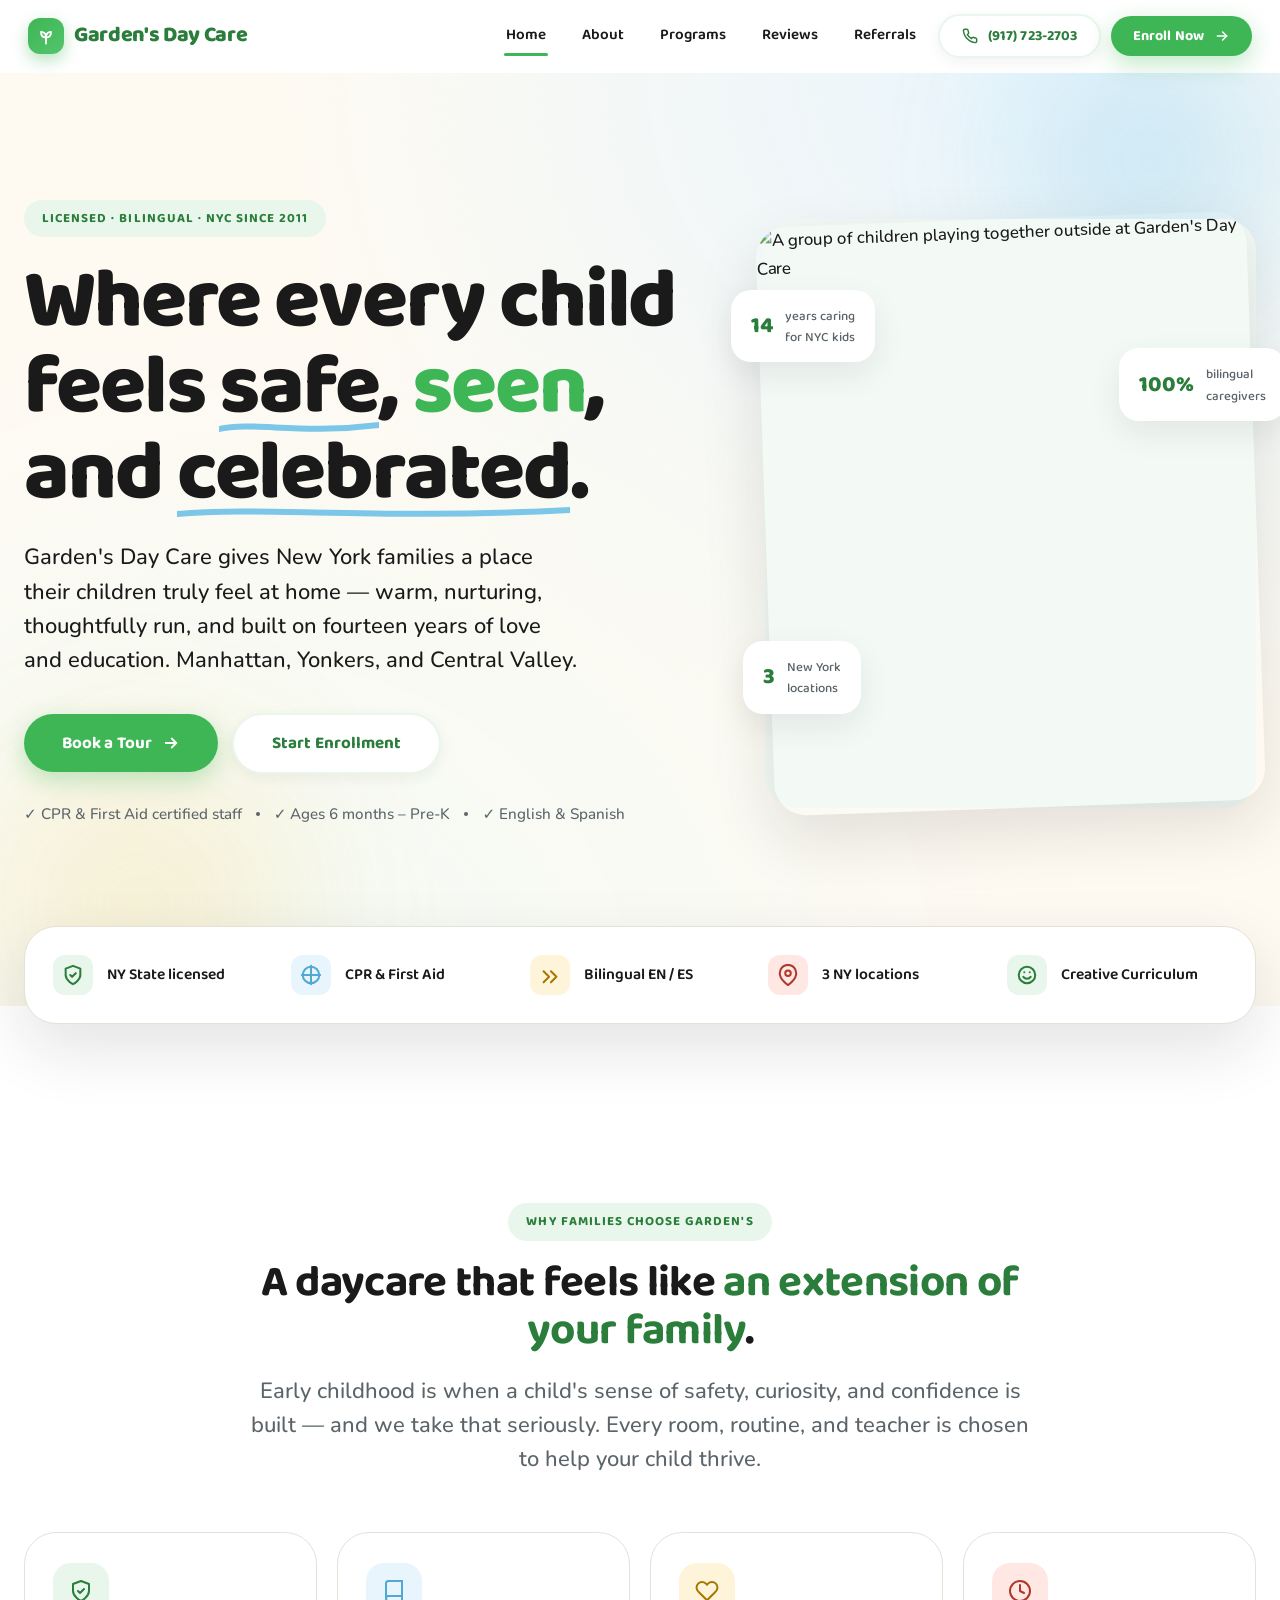
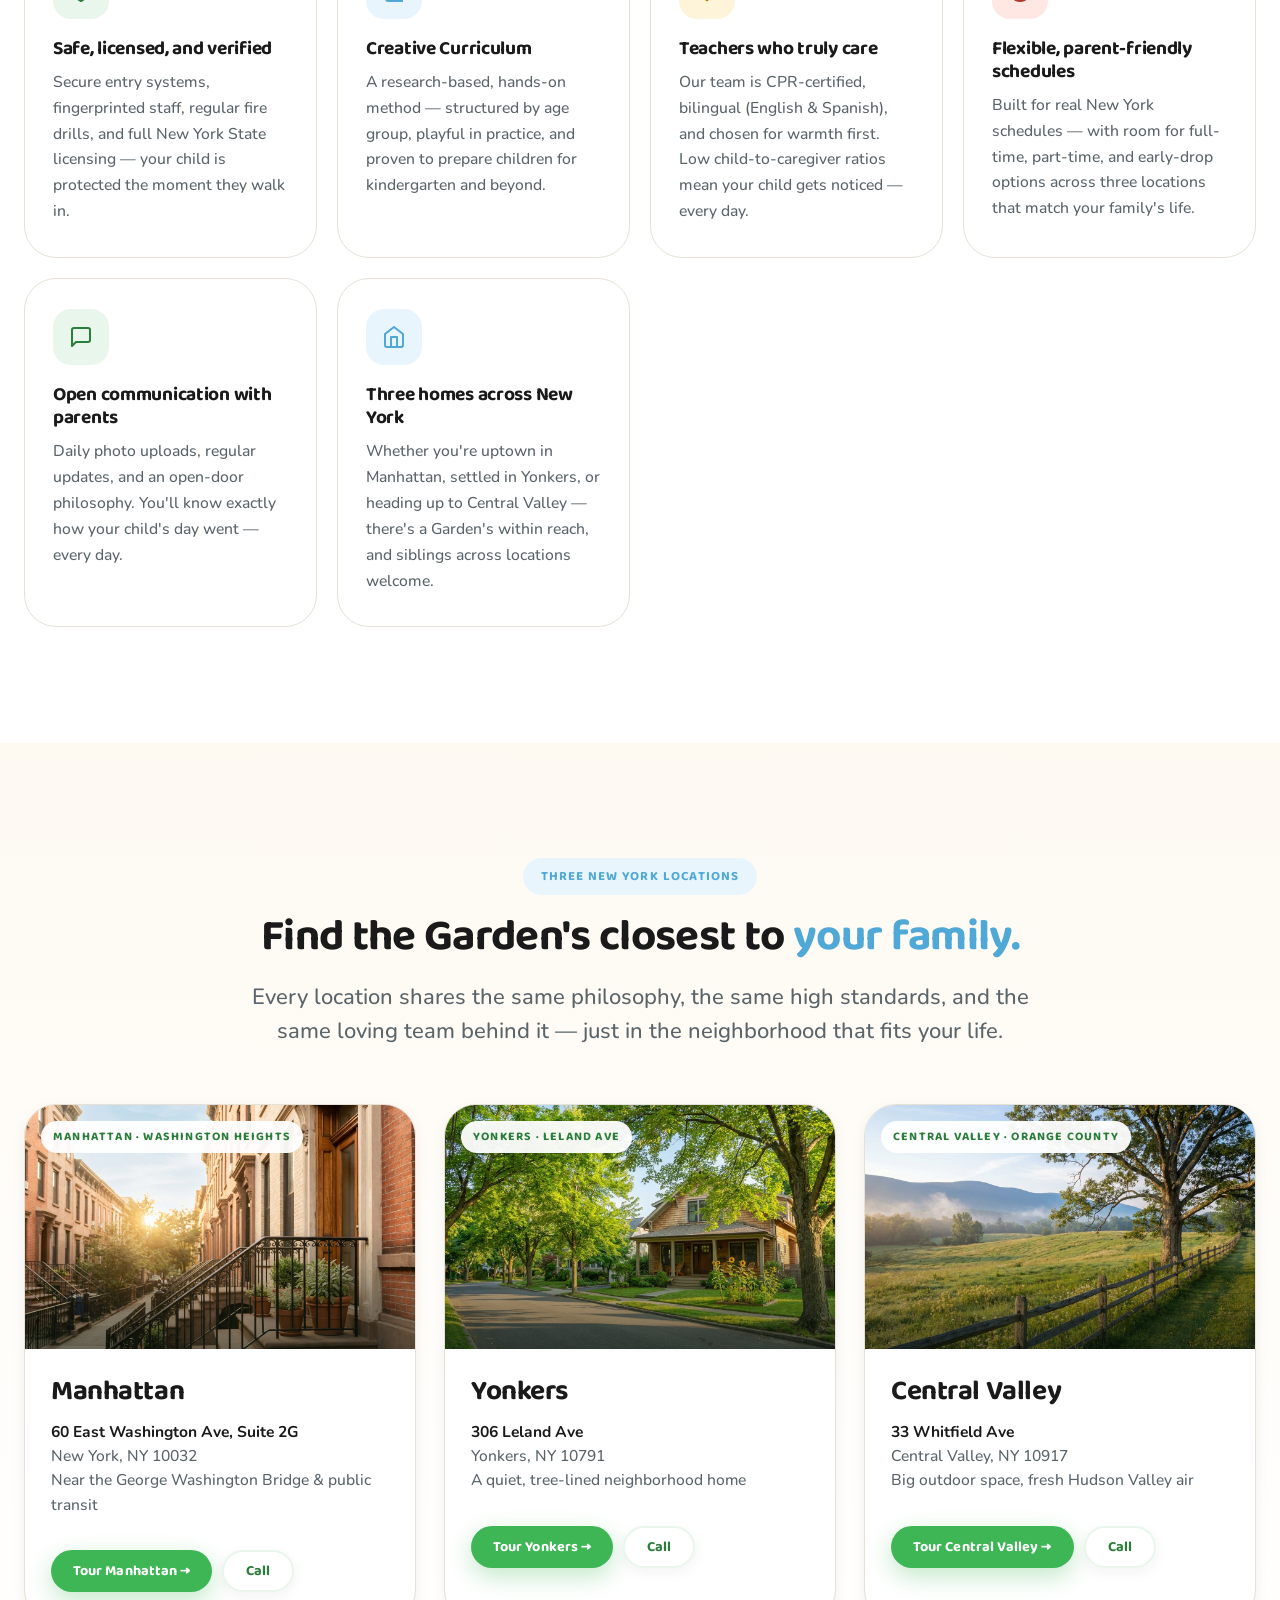
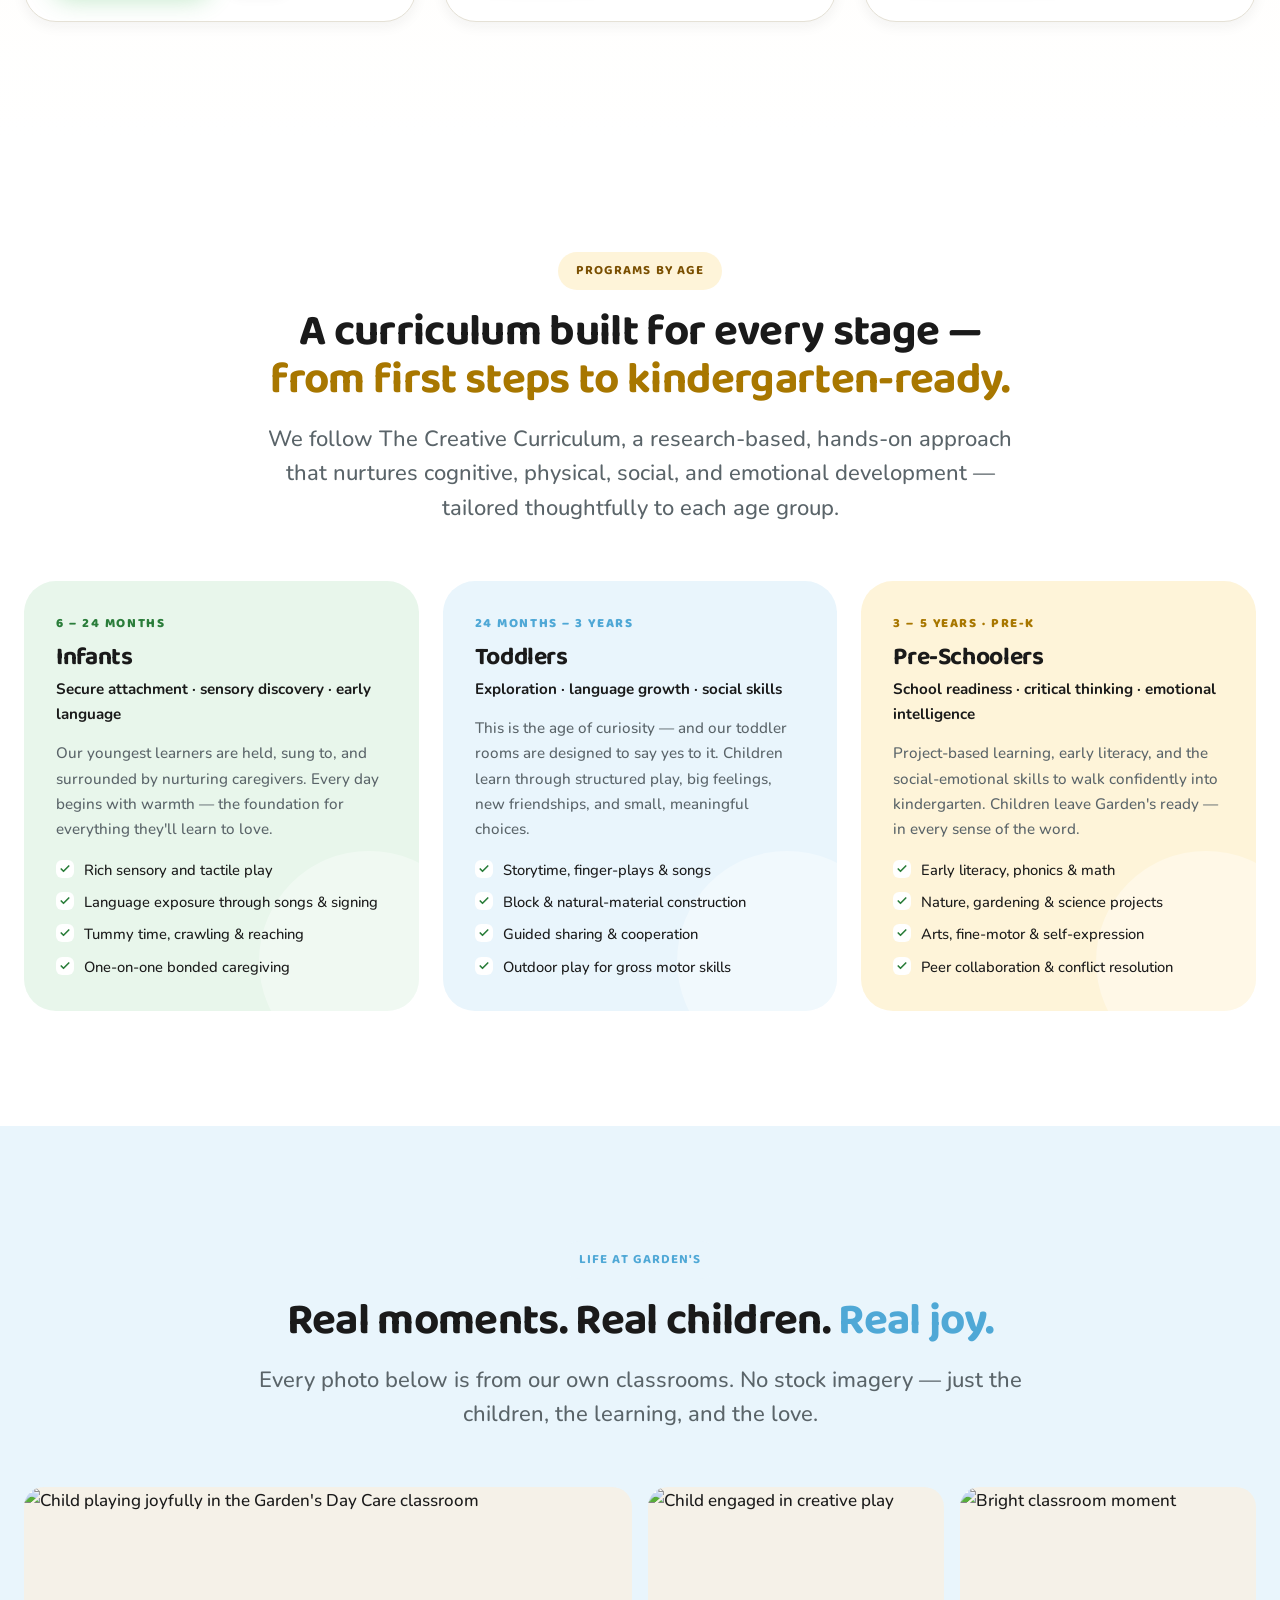
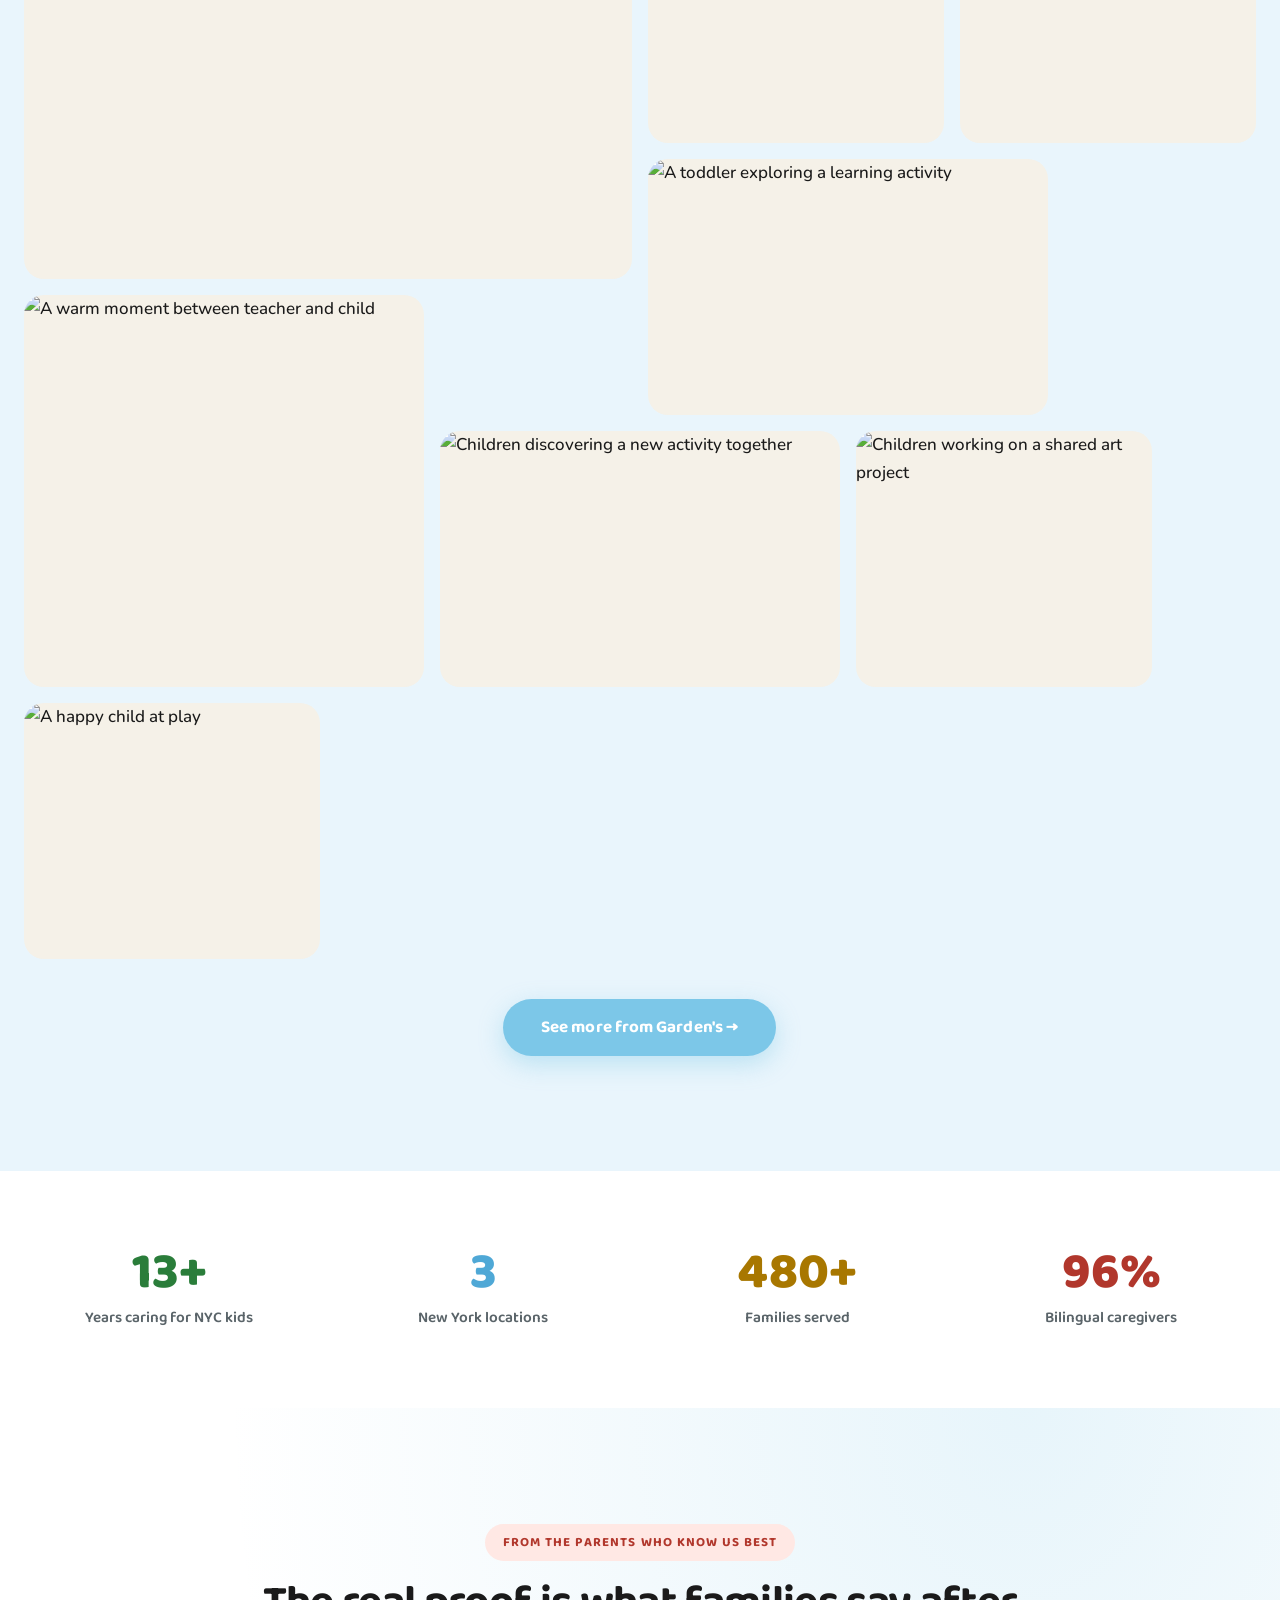
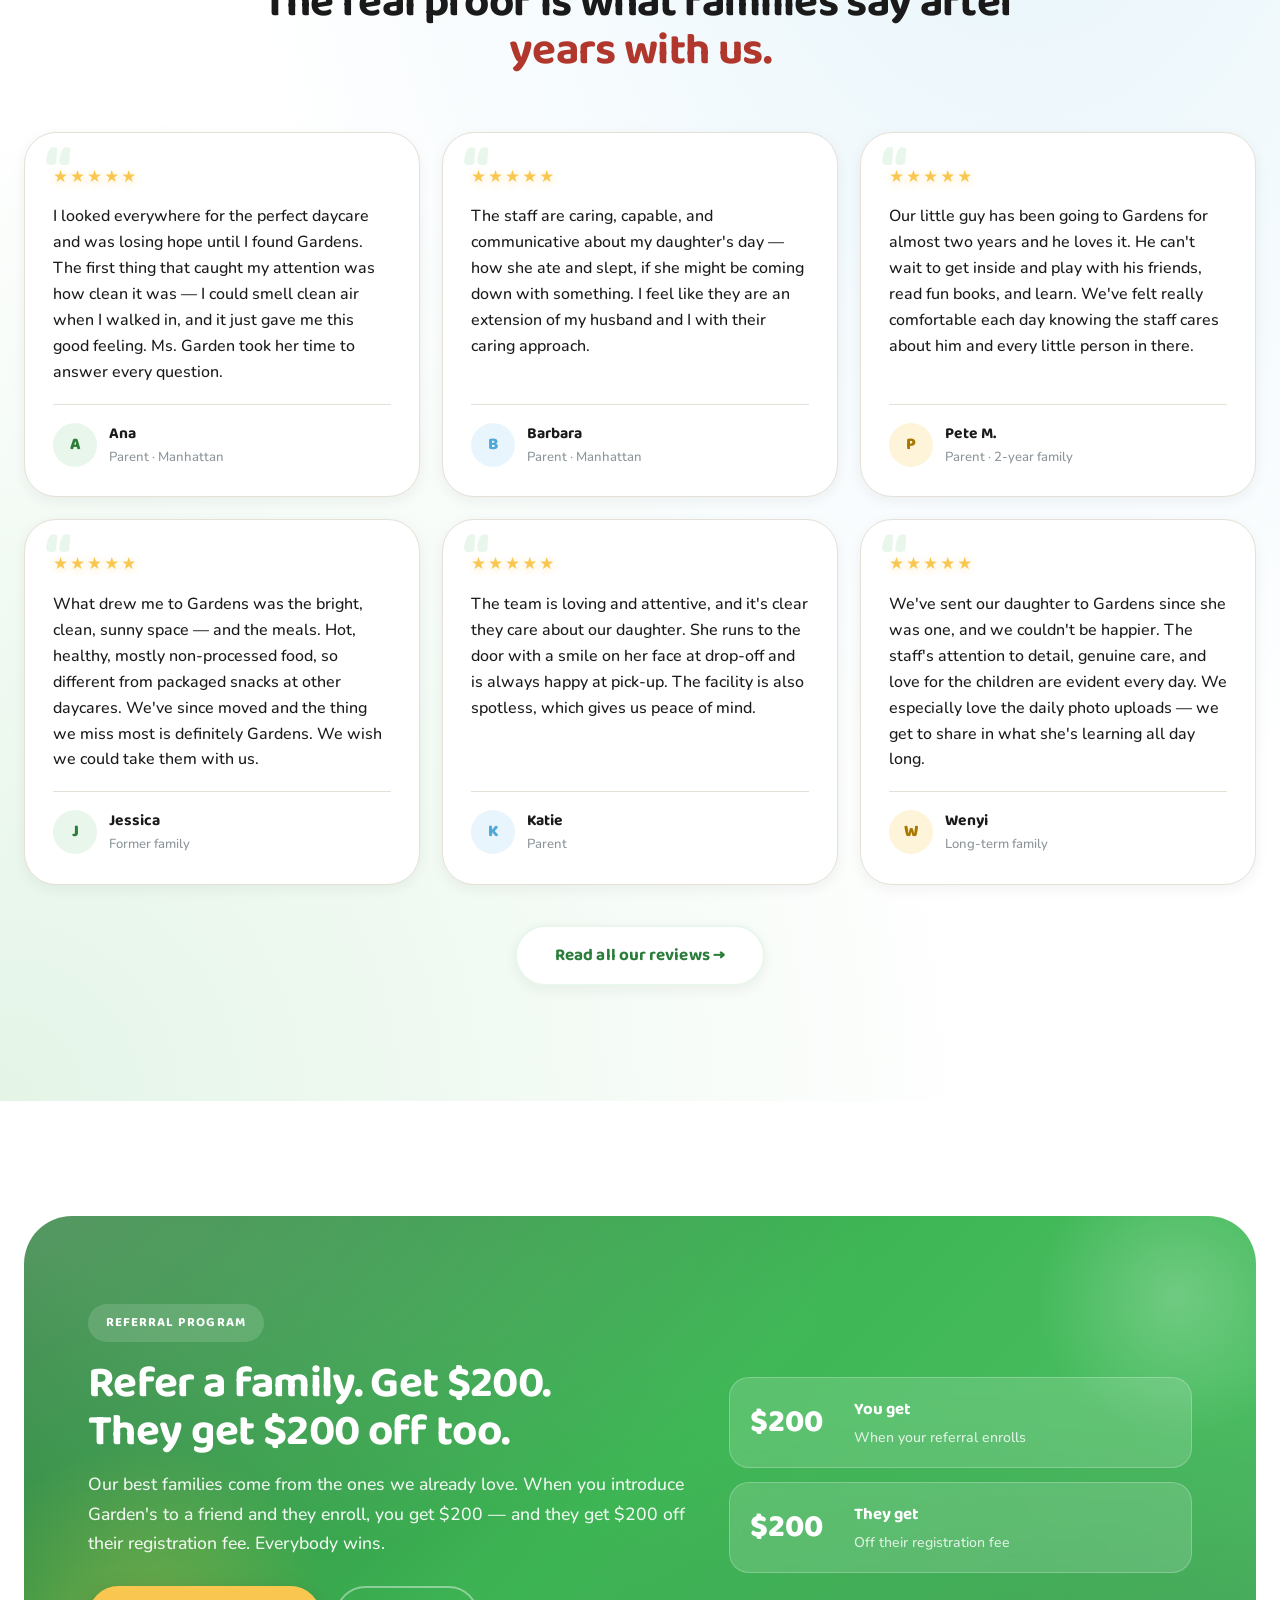
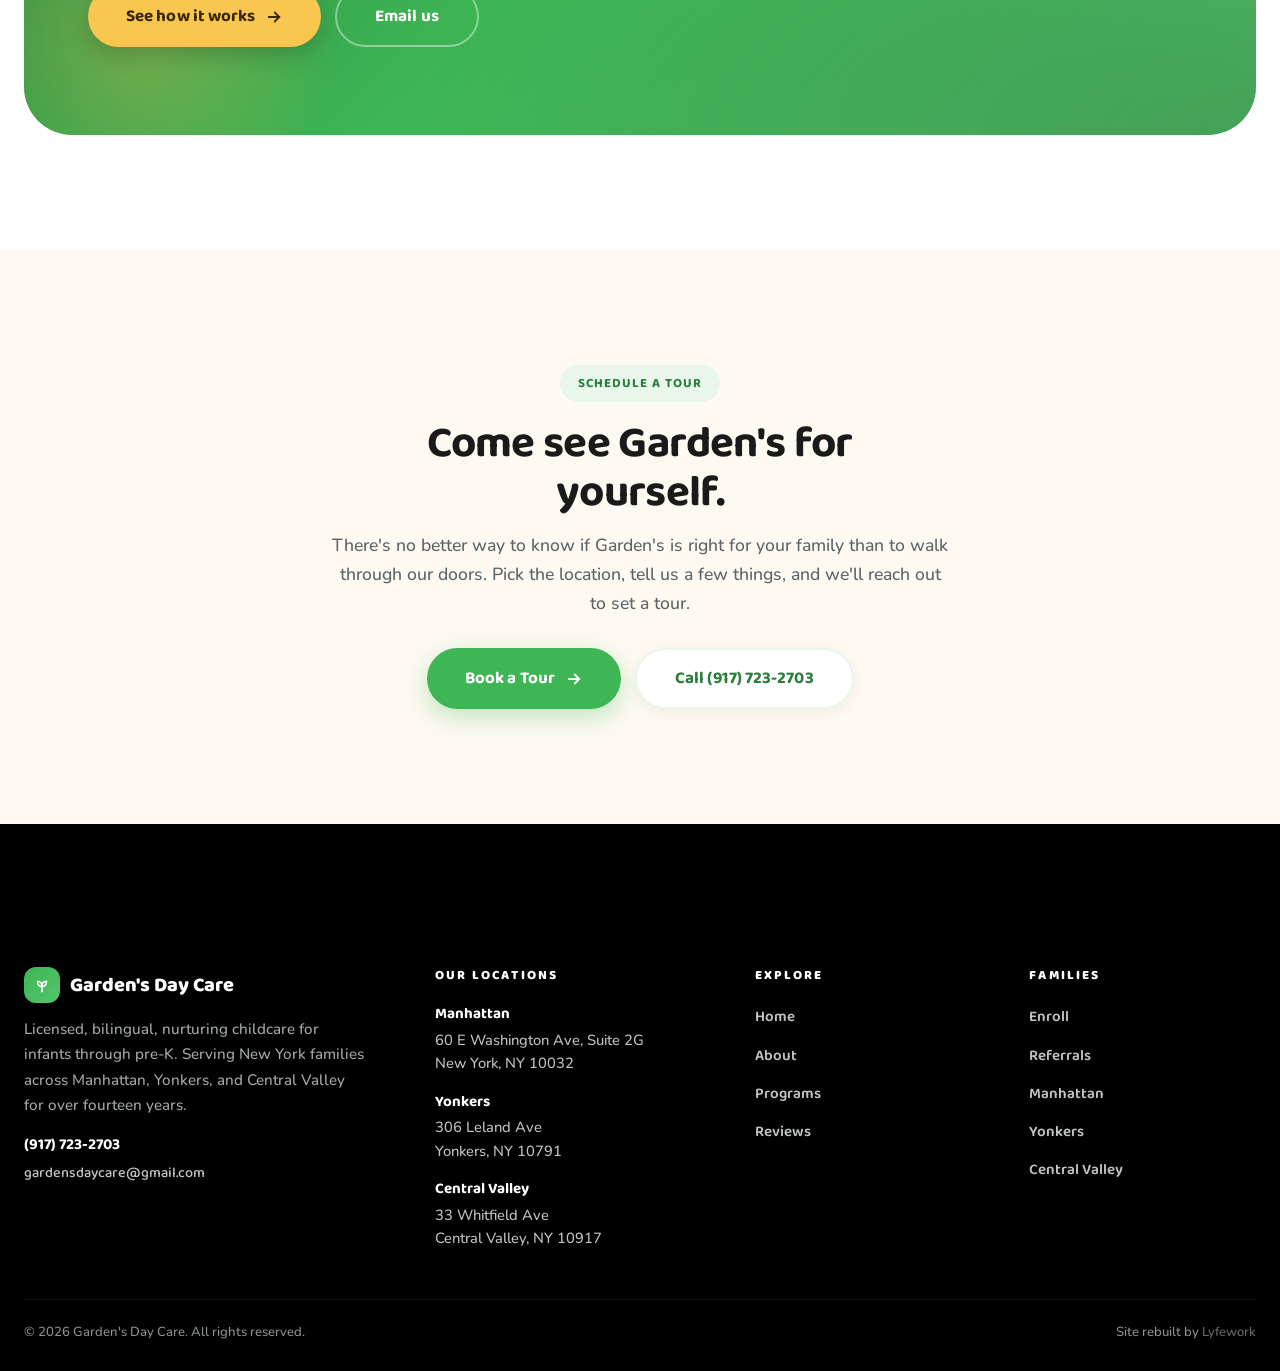
==== commit c4adbc61: "Consolidate footer, swap hero to group photo, full mobile pass - Single unified footer across all 9 " ====
--- a/index.html
+++ b/index.html
@@ -246,8 +246,8 @@
             <div class="hero-visual reveal" aria-hidden="false">
               <div class="frame">
                 <img
-                  src="https://images.squarespace-cdn.com/content/v1/6827681850675733ef14ddff/1747413017414-V5R5IDTEOSNW21IHVI4M/IMG_1653.jpeg?format=1500w"
-                  alt="A child happily exploring the playroom at Garden's Day Care"
+                  src="https://images.squarespace-cdn.com/content/v1/6827681850675733ef14ddff/094c7ece-1846-4e8c-861c-f1d7604767f9/IMG_1304.jpeg?format=1500w"
+                   alt="A group of children playing together outside at Garden's Day Care"
                   width="600"
                   height="720"
                   loading="eager"
@@ -1152,128 +1152,54 @@
 
     <!-- ========== FOOTER ========== -->
     <div class="site-footer">
-      <div class="wave-top" aria-hidden="true"></div>
-      <footer class="container" aria-label="Site footer">
-        <div class="grid">
-          <div class="brand-col">
-            <div class="brand-f">
-              <span class="mark" aria-hidden="true">
-                <svg
-                  width="18"
-                  height="18"
-                  viewBox="0 0 24 24"
-                  fill="none"
-                  stroke="currentColor"
-                  stroke-width="2.2"
-                  stroke-linecap="round"
-                  stroke-linejoin="round"
-                >
-                  <path d="M12 21v-7" />
-                  <path d="M12 14c-4 0-6-3-6-7 4 0 6 3 6 7z" />
-                  <path d="M12 14c4 0 6-3 6-7-4 0-6 3-6 7z" />
-                </svg>
-              </span>
-              Garden's Day Care
-            </div>
-            <p>
-              Licensed, bilingual, nurturing childcare for infants through
-              pre-K. Serving New York families across Manhattan, Yonkers, and
-              Central Valley for over fourteen years.
-            </p>
-            <p style="margin-top: 14px">
-              <a href="tel:+19177232703" style="color: #fff; font-weight: 700"
-                >(917) 723-2703</a
-              ><br />
-              <a href="mailto:gardensdaycare@gmail.com" style="color: #c0c3c3"
-                >gardensdaycare@gmail.com</a
-              >
-            </p>
-          </div>
-
-          <div>
-            <h4>Manhattan</h4>
-            <address>
-              <strong>60 E Washington Ave</strong>
-              Suite 2G<br />
-              New York, NY 10032
-            </address>
-          </div>
-
-          <div>
-            <h4>Yonkers</h4>
-            <address>
-              <strong>306 Leland Ave</strong>
-              Yonkers, NY 10791
-            </address>
-          </div>
-
-          <div>
-            <h4>Central Valley</h4>
-            <address>
-              <strong>33 Whitfield Ave</strong>
-              Central Valley, NY 10917
-            </address>
-          </div>
+    <div class="wave-top" aria-hidden="true"></div>
+    <footer class="container footer-grid" aria-label="Site footer">
+      <div class="f-brand">
+        <div class="brand-f">
+          <span class="mark" aria-hidden="true"><svg width="18" height="18" viewBox="0 0 24 24" fill="none" stroke="currentColor" stroke-width="2.2" stroke-linecap="round" stroke-linejoin="round"><path d="M12 21v-7"/><path d="M12 14c-4 0-6-3-6-7 4 0 6 3 6 7z"/><path d="M12 14c4 0 6-3 6-7-4 0-6 3-6 7z"/></svg></span>
+          Garden's Day Care
         </div>
-
-        <div
-          style="
-            border-top: 1px solid rgba(255, 255, 255, 0.08);
-            padding-top: 30px;
-            display: grid;
-            grid-template-columns: repeat(auto-fit, minmax(180px, 1fr));
-            gap: 28px;
-            margin-bottom: 10px;
-          "
-        >
-          <div>
-            <h4>Explore</h4>
-            <ul>
-              <li><a href="index.html">Home</a></li>
-              <li><a href="pages/about.html">About</a></li>
-              <li><a href="pages/information.html">Programs</a></li>
-            </ul>
-          </div>
-          <div>
-            <h4>Families</h4>
-            <ul>
-              <li><a href="pages/enroll.html">Enroll</a></li>
-              <li><a href="pages/reviews.html">Reviews</a></li>
-              <li><a href="pages/referral.html">Referrals</a></li>
-            </ul>
-          </div>
-          <div>
-            <h4>Visit</h4>
-            <ul>
-              <li><a href="pages/manhattan.html">Manhattan</a></li>
-              <li><a href="pages/yonkers.html">Yonkers</a></li>
-              <li><a href="pages/central-valley.html">Central Valley</a></li>
-            </ul>
-          </div>
-          <div>
-            <h4>Contact</h4>
-            <ul>
-              <li><a href="tel:+19177232703">(917) 723-2703</a></li>
-              <li><a href="mailto:gardensdaycare@gmail.com">Email us</a></li>
-            </ul>
-          </div>
-        </div>
-
-        <div class="bottom">
-          <div>
-            © <span data-year>2026</span> Garden's Day Care. All rights
-            reserved.
-          </div>
-          <div class="lyfework-credit">
-            Site rebuilt by
-            <a href="https://lyfework.io" target="_blank" rel="noopener"
-              >Lyfework</a
-            >
-          </div>
-        </div>
-      </footer>
+        <p>Licensed, bilingual, nurturing childcare for infants through pre-K. Serving New York families across Manhattan, Yonkers, and Central Valley for over fourteen years.</p>
+        <p class="f-contact">
+          <a href="tel:+19177232703">(917) 723-2703</a>
+          <a href="mailto:gardensdaycare@gmail.com">gardensdaycare@gmail.com</a>
+        </p>
+      </div>
+
+      <div class="f-col">
+        <h4>Our locations</h4>
+        <address><strong>Manhattan</strong>60 E Washington Ave, Suite 2G<br>New York, NY 10032</address>
+        <address><strong>Yonkers</strong>306 Leland Ave<br>Yonkers, NY 10791</address>
+        <address><strong>Central Valley</strong>33 Whitfield Ave<br>Central Valley, NY 10917</address>
+      </div>
+
+      <div class="f-col">
+        <h4>Explore</h4>
+        <ul>
+          <li><a href="index.html">Home</a></li>
+          <li><a href="pages/about.html">About</a></li>
+          <li><a href="pages/information.html">Programs</a></li>
+          <li><a href="pages/reviews.html">Reviews</a></li>
+        </ul>
+      </div>
+
+      <div class="f-col">
+        <h4>Families</h4>
+        <ul>
+          <li><a href="pages/enroll.html">Enroll</a></li>
+          <li><a href="pages/referral.html">Referrals</a></li>
+          <li><a href="pages/manhattan.html">Manhattan</a></li>
+          <li><a href="pages/yonkers.html">Yonkers</a></li>
+          <li><a href="pages/central-valley.html">Central Valley</a></li>
+        </ul>
+      </div>
+    </footer>
+
+    <div class="container f-bottom">
+      <div>© <span data-year>2026</span> Garden's Day Care. All rights reserved.</div>
+      <div class="lyfework-credit">Site rebuilt by <a href="https://lyfework.io" target="_blank" rel="noopener">Lyfework</a></div>
     </div>
-
+  </div>
     <script src="js/main.js" defer></script>
   </body>
 </html>
--- a/css/components.css
+++ b/css/components.css
@@ -1367,36 +1367,30 @@
 }
 
 /* ---------------------------------------------------------
-   FOOTER
+   FOOTER — single consolidated block
 --------------------------------------------------------- */
 .site-footer {
   background: var(--black);
   color: #dfe0e0;
-  padding-top: 80px;
-  position: relative;
-}
-.site-footer .grid {
-  display: grid;
-  grid-template-columns: 1.3fr repeat(3, 1fr);
-  gap: 40px;
-  padding-bottom: 60px;
-}
-.site-footer h4 {
+  padding-top: 72px;
+  position: relative;
+}
+.footer-grid {
+  display: grid;
+  grid-template-columns: 1.6fr 1.2fr 1fr 1fr;
+  gap: 48px;
+  padding-bottom: 48px;
+}
+.footer-grid h4 {
   font-family: var(--font-display);
   font-weight: 800;
   color: var(--white);
-  font-size: 0.88rem;
-  letter-spacing: 0.15em;
+  font-size: 0.82rem;
+  letter-spacing: 0.16em;
   text-transform: uppercase;
   margin: 0 0 18px;
 }
-.site-footer .brand-col p {
-  color: #a4a9a9;
-  font-size: 0.95rem;
-  line-height: 1.7;
-  max-width: 42ch;
-}
-.site-footer .brand-col .brand-f {
+.f-brand .brand-f {
   display: inline-flex;
   align-items: center;
   gap: 10px;
@@ -1404,9 +1398,9 @@
   font-family: var(--font-display);
   font-weight: 800;
   font-size: 1.25rem;
-  margin-bottom: 16px;
-}
-.site-footer .brand-col .mark {
+  margin-bottom: 14px;
+}
+.f-brand .brand-f .mark {
   width: 36px;
   height: 36px;
   display: grid;
@@ -1415,51 +1409,86 @@
   background: linear-gradient(140deg, var(--green), var(--green-bright));
   color: #fff;
 }
-
-.site-footer address {
+.f-brand p {
+  color: #a4a9a9;
+  font-size: 0.95rem;
+  line-height: 1.65;
+  max-width: 38ch;
+  margin: 0 0 14px;
+}
+.f-contact {
+  display: flex;
+  flex-direction: column;
+  gap: 4px;
+  margin: 0;
+}
+.f-contact a {
+  display: inline-block;
+  color: var(--white);
+  font-family: var(--font-display);
+  font-weight: 700;
+  font-size: 0.98rem;
+}
+.f-contact a + a {
+  color: #c0c3c3;
+  font-weight: 500;
+  font-size: 0.9rem;
+}
+.f-contact a:hover {
+  color: var(--green-bright);
+}
+
+.f-col address {
   font-style: normal;
   color: #c0c3c3;
-  font-size: 0.95rem;
-  line-height: 1.7;
-}
-.site-footer address strong {
+  font-size: 0.92rem;
+  line-height: 1.6;
+  margin: 0 0 14px;
+}
+.f-col address:last-child {
+  margin-bottom: 0;
+}
+.f-col address strong {
   color: var(--white);
   font-weight: 700;
   display: block;
-}
-
-.site-footer ul {
+  margin-bottom: 2px;
+  font-family: var(--font-display);
+  font-size: 0.95rem;
+}
+
+.f-col ul {
   list-style: none;
   padding: 0;
   margin: 0;
   display: flex;
   flex-direction: column;
-  gap: 12px;
-}
-.site-footer ul a {
+  gap: 10px;
+}
+.f-col ul a {
   color: #c0c3c3;
   font-family: var(--font-display);
   font-weight: 600;
-  font-size: 0.96rem;
-}
-.site-footer ul a:hover {
+  font-size: 0.95rem;
+}
+.f-col ul a:hover {
   color: var(--green-bright);
 }
 
-.site-footer .bottom {
+.f-bottom {
   border-top: 1px solid rgba(255, 255, 255, 0.08);
-  padding: 28px 0 34px;
+  padding: 22px 0 28px;
   display: flex;
   justify-content: space-between;
-  gap: 20px;
+  gap: 16px;
   flex-wrap: wrap;
-  font-size: 0.85rem;
+  font-size: 0.82rem;
   color: #8c9091;
 }
-.site-footer .bottom a {
+.f-bottom a {
   color: #c0c3c3;
 }
-.site-footer .bottom a:hover {
+.f-bottom a:hover {
   color: #fff;
 }
 .lyfework-credit a {
@@ -1472,23 +1501,38 @@
   color: #fff;
 }
 
-@media (max-width: 900px) {
-  .site-footer .grid {
+@media (max-width: 960px) {
+  .footer-grid {
     grid-template-columns: 1fr 1fr;
-  }
-  .site-footer .brand-col {
+    gap: 36px 28px;
+    padding-bottom: 36px;
+  }
+  .f-brand {
     grid-column: 1 / -1;
   }
 }
 @media (max-width: 520px) {
-  .site-footer .grid {
+  .site-footer {
+    padding-top: 48px;
+  }
+  .footer-grid {
     grid-template-columns: 1fr;
+    gap: 30px;
+    padding-bottom: 28px;
+  }
+  .f-brand p {
+    max-width: none;
+  }
+  .f-bottom {
+    padding: 18px 0 24px;
+    flex-direction: column;
+    gap: 6px;
   }
 }
 
 /* Footer wavy transition */
 .site-footer .wave-top {
-  height: 84px;
+  height: 72px;
   background: url("data:image/svg+xml;utf8,<svg xmlns='http://www.w3.org/2000/svg' viewBox='0 0 1440 84' preserveAspectRatio='none'><path d='M0 42 C 240 0, 480 84, 720 42 S 1200 0, 1440 42 L 1440 0 L 0 0 Z' fill='%23000000'/></svg>")
     center/100% 100% no-repeat;
   margin-top: -1px;
@@ -1620,3 +1664,174 @@
     direction: ltr;
   }
 }
+
+/* ---------------------------------------------------------
+   MOBILE OPTIMIZATION PASS
+   Focused tightening for 390–760px viewports.
+--------------------------------------------------------- */
+
+@media (max-width: 768px) {
+  /* --- Section padding: tighter on mobile --- */
+  section.section { padding-block: clamp(48px, 10vw, 72px); }
+  section.tight   { padding-block: clamp(36px, 8vw, 56px); }
+
+  /* --- Container gutter tightened --- */
+  .container, .container-wide {
+    width: min(100% - 32px, var(--container));
+  }
+
+  /* --- Type: smaller display on phones --- */
+  h1 { font-size: clamp(2rem, 8vw, 2.75rem); letter-spacing: -0.02em; }
+  h2 { font-size: clamp(1.75rem, 6vw, 2.25rem); }
+  h3 { font-size: 1.2rem; }
+  p.lead { font-size: 1.05rem; line-height: 1.55; }
+
+  /* --- Intro block --- */
+  .intro { margin-bottom: 36px; }
+  .intro h2 { margin-bottom: 12px; }
+
+  /* --- Header on mobile --- */
+  .site-header .inner { padding: 12px 18px; gap: 12px; }
+  .site-header .brand { font-size: 1.1rem; }
+  .site-header .brand .mark { width: 32px; height: 32px; }
+  .header-spacer { height: 64px; }
+  .mobile-open .site-nav   { top: 64px; gap: 14px; padding: 20px 22px 28px; }
+  .mobile-open .nav-ctas { top: calc(64px + 240px); left: 22px; right: 22px; }
+
+  /* --- Hero: pull content up, tighten space --- */
+  .hero {
+    padding-top: clamp(56px, 12vw, 96px);
+    padding-bottom: clamp(64px, 14vw, 120px);
+  }
+  .hero-grid { gap: 28px; }
+  .hero h1 { margin-bottom: 16px; line-height: 1.04; }
+  .hero p.lead { margin-bottom: 24px; }
+  .hero-ctas { flex-direction: column; align-items: stretch; width: 100%; }
+  .hero-ctas .btn { width: 100%; justify-content: center; padding: 15px 24px; }
+  .hero-meta {
+    margin-top: 18px;
+    font-size: 0.82rem;
+    flex-wrap: wrap;
+    gap: 8px 12px;
+  }
+  .hero-meta .dot { display: none; }
+  .hero-visual { max-width: min(100%, 360px); aspect-ratio: 4/5; }
+
+  /* Hide hero atmospheric glow blobs on phones (perf) */
+  .hero::before { width: 240px; height: 240px; filter: blur(40px); }
+  .hero::after  { width: 280px; height: 280px; filter: blur(40px); }
+
+  /* --- Buttons: tap target + readable size --- */
+  .btn { padding: 14px 24px; font-size: 0.95rem; min-height: 48px; }
+  .btn-lg { padding: 16px 26px; font-size: 1rem; }
+  .btn-sm { padding: 12px 18px; font-size: 0.9rem; min-height: 42px; }
+
+  /* --- Value strip: stack on mobile with softer card --- */
+  .strip {
+    grid-template-columns: 1fr 1fr;
+    padding: 20px;
+    gap: 14px;
+    margin-top: -32px;
+    border-radius: 24px;
+  }
+  .strip .cell { font-size: 0.9rem; gap: 10px; }
+  .strip .cell .icon { width: 36px; height: 36px; }
+
+  /* --- Feature grid --- */
+  .feature-grid { gap: 14px; }
+  .feat { padding: 24px 22px; border-radius: 24px; }
+  .feat .emoji { width: 48px; height: 48px; margin-bottom: 14px; }
+  .feat h3 { font-size: 1.08rem; }
+
+  /* --- Location & program cards --- */
+  .locations, .programs { gap: 18px; }
+  .loc .bd, .prog { padding: 24px 22px; }
+  .prog h3 { font-size: 1.35rem; }
+
+  /* --- Gallery: stay masonry but tighter rows --- */
+  .gallery {
+    grid-template-columns: repeat(6, 1fr);
+    grid-auto-rows: 90px;
+    gap: 10px;
+  }
+  .g-a { grid-column: span 6; grid-row: span 3; }
+  .g-b, .g-c, .g-d, .g-e, .g-f, .g-g, .g-h {
+    grid-column: span 3;
+    grid-row: span 2;
+  }
+
+  /* --- Reviews --- */
+  .reviews { gap: 14px; }
+  .review { padding: 26px 22px 24px; border-radius: 22px; }
+  .review blockquote { font-size: 0.95rem; }
+
+  /* --- Referral band --- */
+  .referral-band {
+    padding: 44px 26px 40px;
+    border-radius: 28px;
+    gap: 28px;
+  }
+  .referral-band h2 { font-size: clamp(1.75rem, 7vw, 2.25rem); line-height: 1.08; }
+  .referral-band p { font-size: 1rem; }
+  .referral-band .ctas { flex-direction: column; align-items: stretch; }
+  .referral-band .ctas .btn { width: 100%; justify-content: center; }
+  .reward { padding: 14px 16px; gap: 14px; }
+  .reward .amt { font-size: 1.75rem; min-width: 72px; }
+
+  /* --- CTA band --- */
+  .cta-band { padding: 56px 18px; }
+  .cta-band h2 { font-size: clamp(1.75rem, 7vw, 2.25rem); }
+  .cta-band .ctas { flex-direction: column; align-items: stretch; width: 100%; }
+  .cta-band .ctas .btn { width: 100%; justify-content: center; }
+
+  /* --- Enrollment steps --- */
+  .steps { gap: 14px; }
+  .step { padding: 22px 20px; border-radius: 22px; }
+
+  /* --- Form --- */
+  .form-card { padding: 26px 22px; border-radius: 24px; }
+  .form-card .actions { flex-direction: column; }
+  .form-card .actions .btn { width: 100%; justify-content: center; }
+  .form-field input,
+  .form-field select,
+  .form-field textarea {
+    font-size: 1rem;   /* prevents iOS zoom-on-focus */
+    padding: 13px 14px;
+  }
+
+  /* --- Page hero (inner pages) --- */
+  .page-hero {
+    padding: clamp(72px, 14vw, 120px) 18px clamp(48px, 9vw, 84px);
+  }
+  .page-hero h1 { font-size: clamp(2rem, 8vw, 2.5rem); }
+  .page-hero p { font-size: 1.02rem; }
+
+  /* --- Owner card --- */
+  .owner { gap: 28px; }
+  .owner .body h2 { font-size: 1.9rem; }
+  .owner .photo { max-width: 360px; margin-inline: auto; }
+  .owner .photo::after { display: none; }
+
+  /* --- Pair section --- */
+  .pair { gap: 28px; }
+  .pair .visual { max-width: 460px; margin-inline: auto; aspect-ratio: 4/5; }
+
+  /* --- Stats row: 2x2 on phone --- */
+  .stat-row { gap: 16px; }
+  .stat .n { font-size: clamp(1.8rem, 7vw, 2.4rem); }
+  .stat .l { font-size: 0.85rem; }
+}
+
+/* Extra tightening for very small phones */
+@media (max-width: 420px) {
+  h1 { font-size: clamp(1.85rem, 8.5vw, 2.35rem); }
+  .hero-badge { display: none; }
+  .strip { grid-template-columns: 1fr; }
+  .strip .cell { justify-content: flex-start; }
+  .gallery { grid-template-columns: repeat(2, 1fr); grid-auto-rows: 130px; gap: 8px; }
+  .g-a, .g-b, .g-c, .g-d, .g-e, .g-f, .g-g, .g-h {
+    grid-column: span 1;
+    grid-row: span 1;
+  }
+  .g-a { grid-column: 1 / -1; grid-row: span 2; }
+}
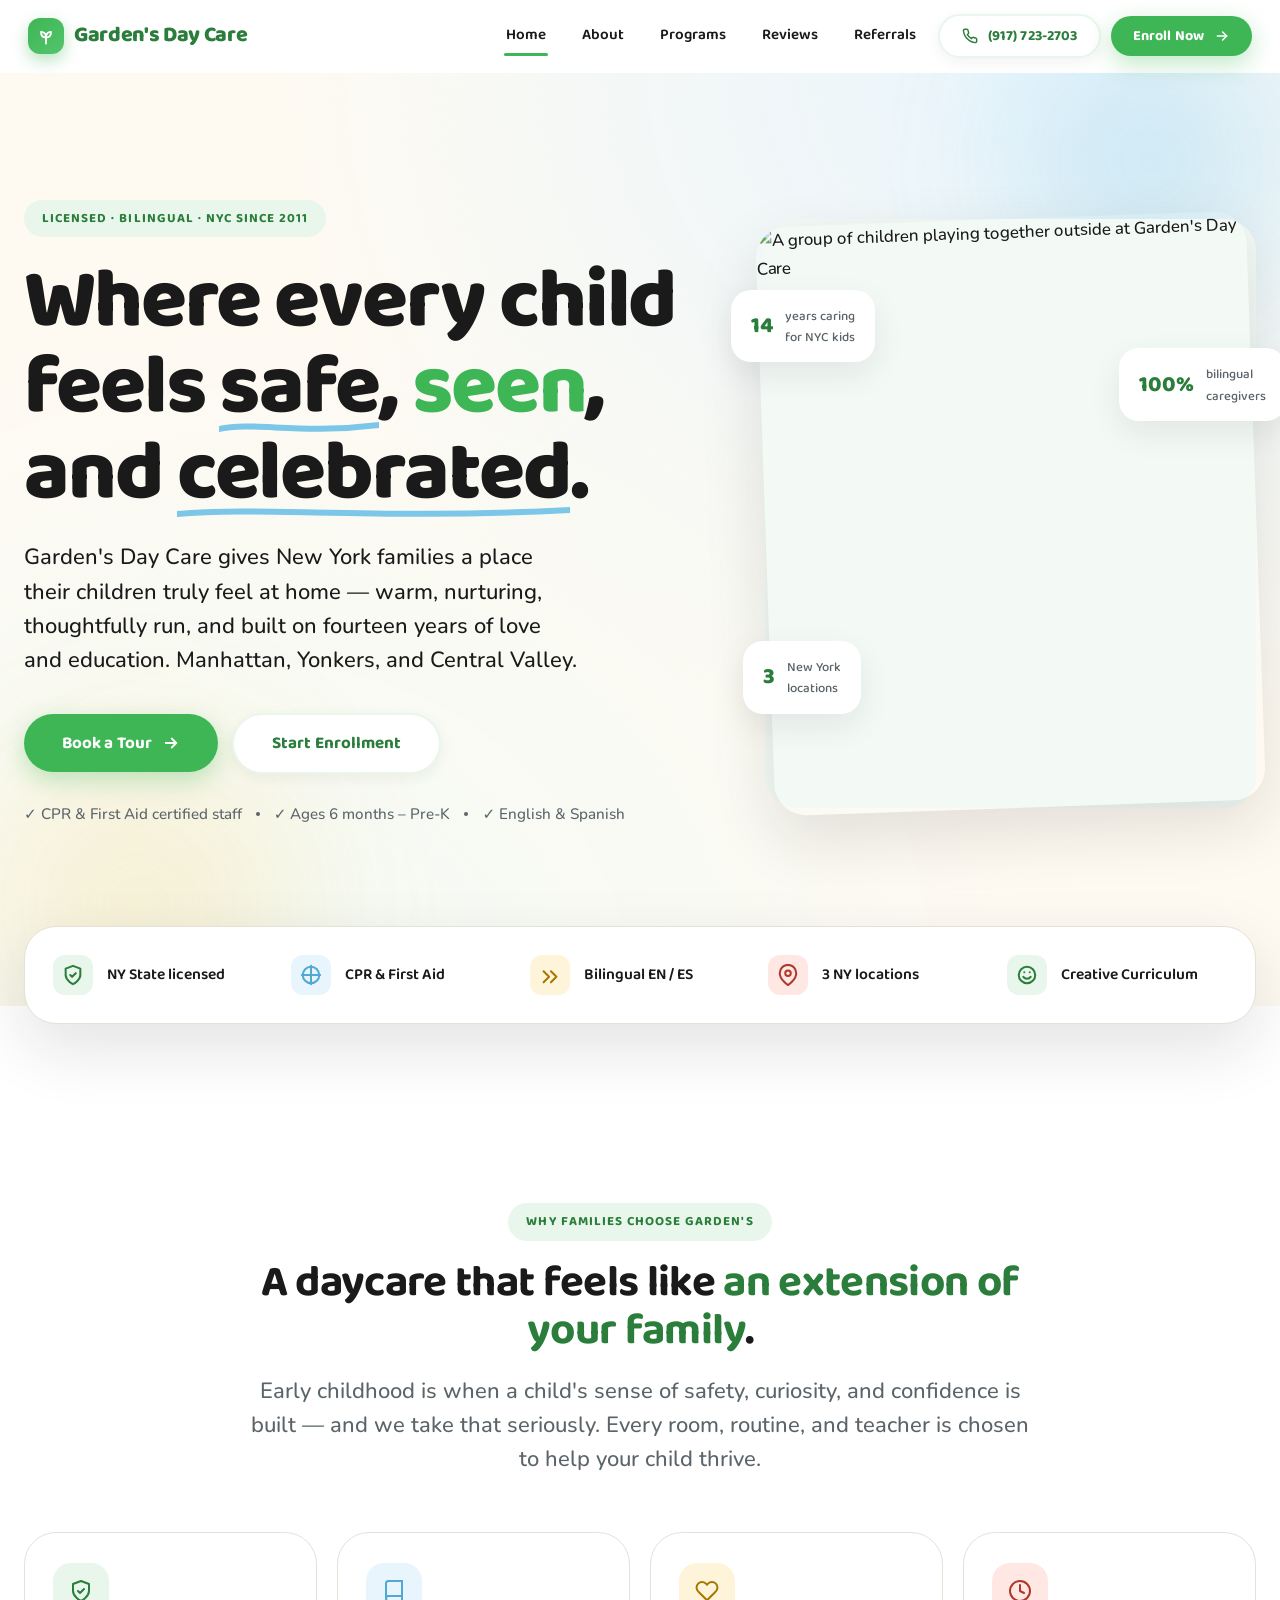
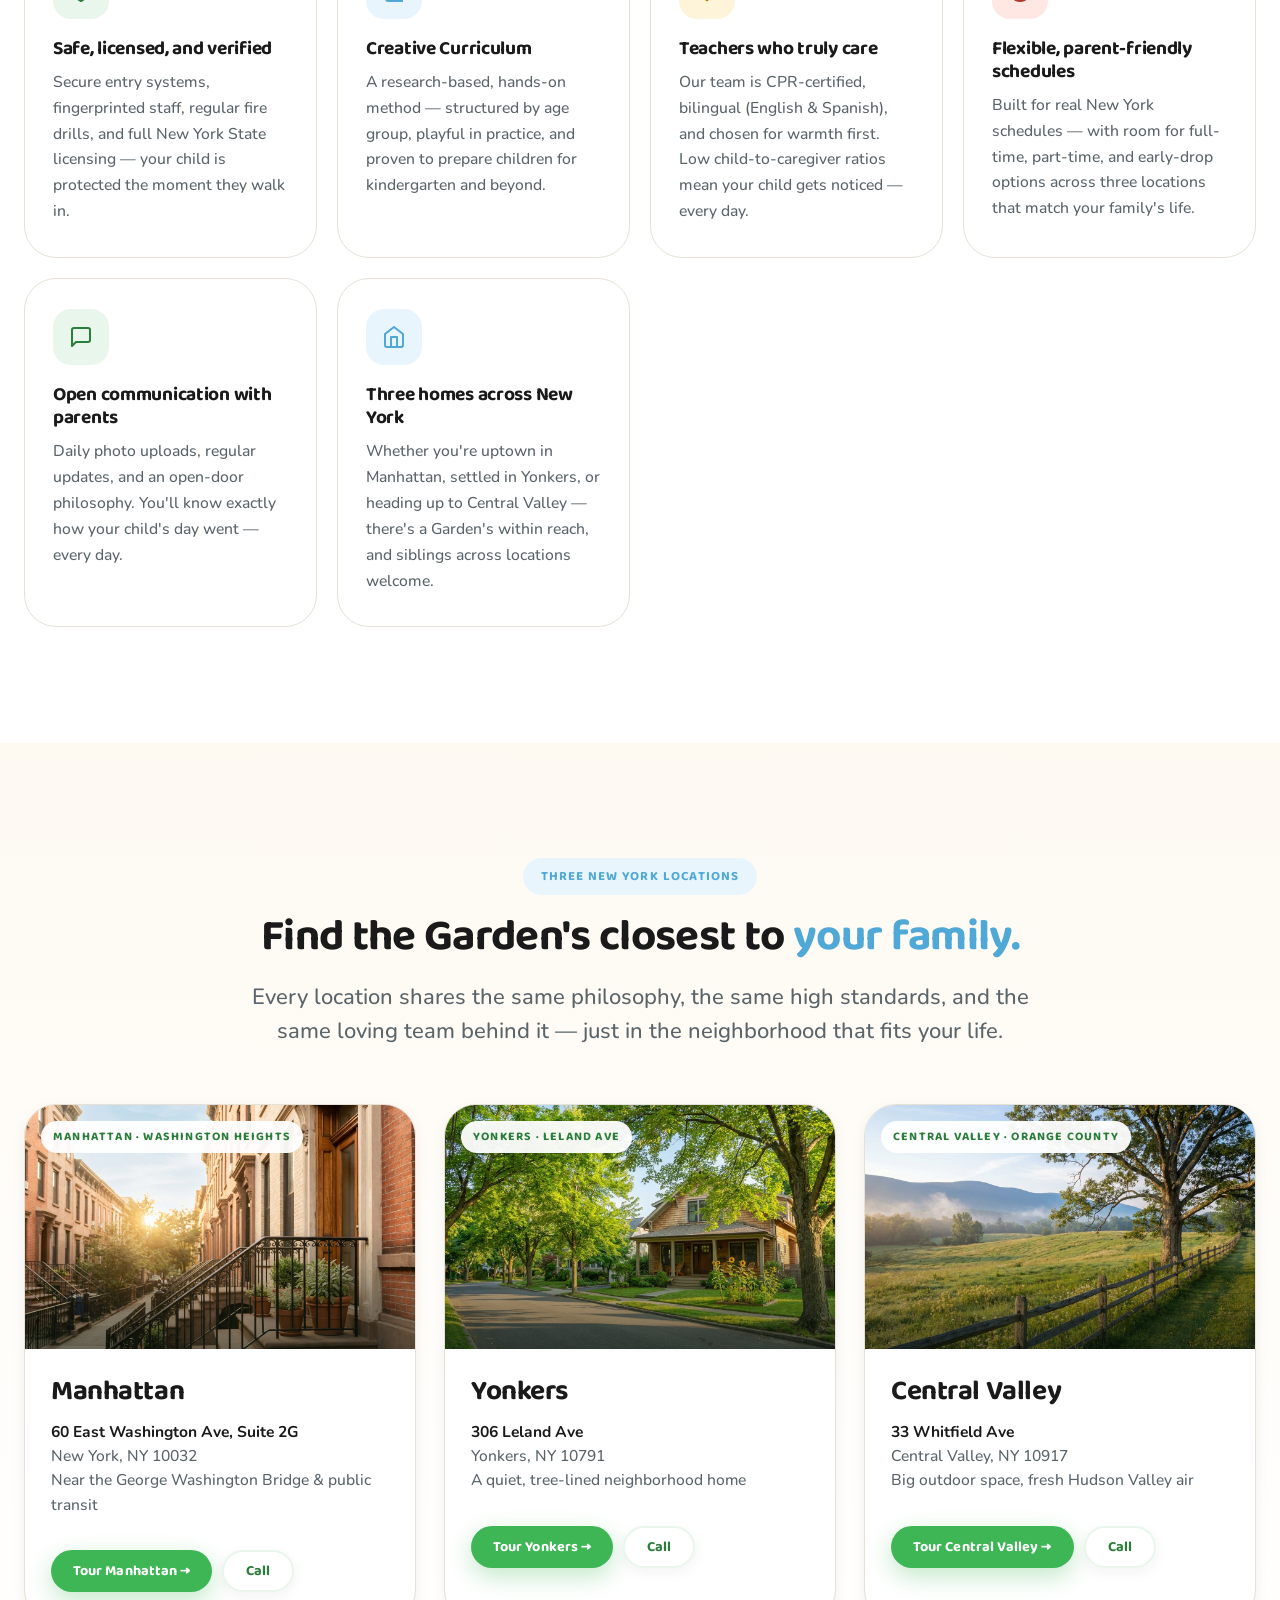
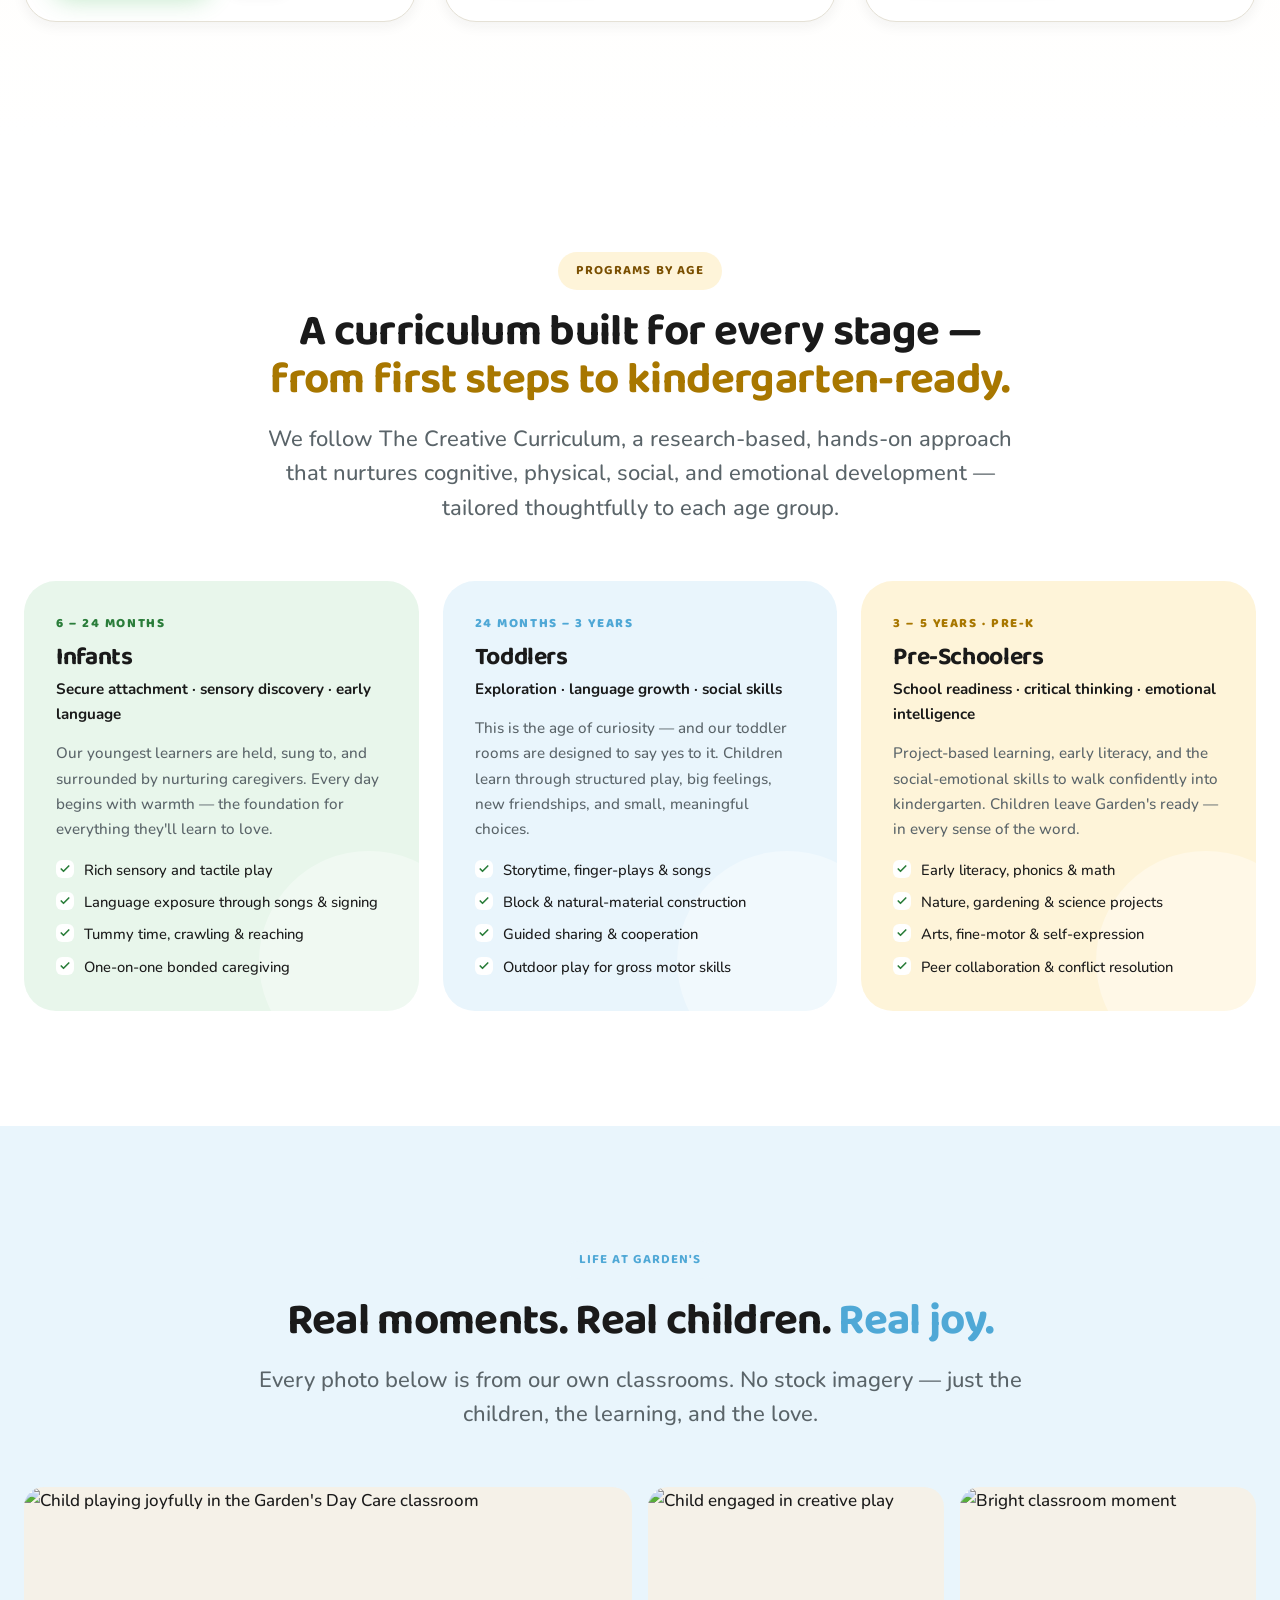
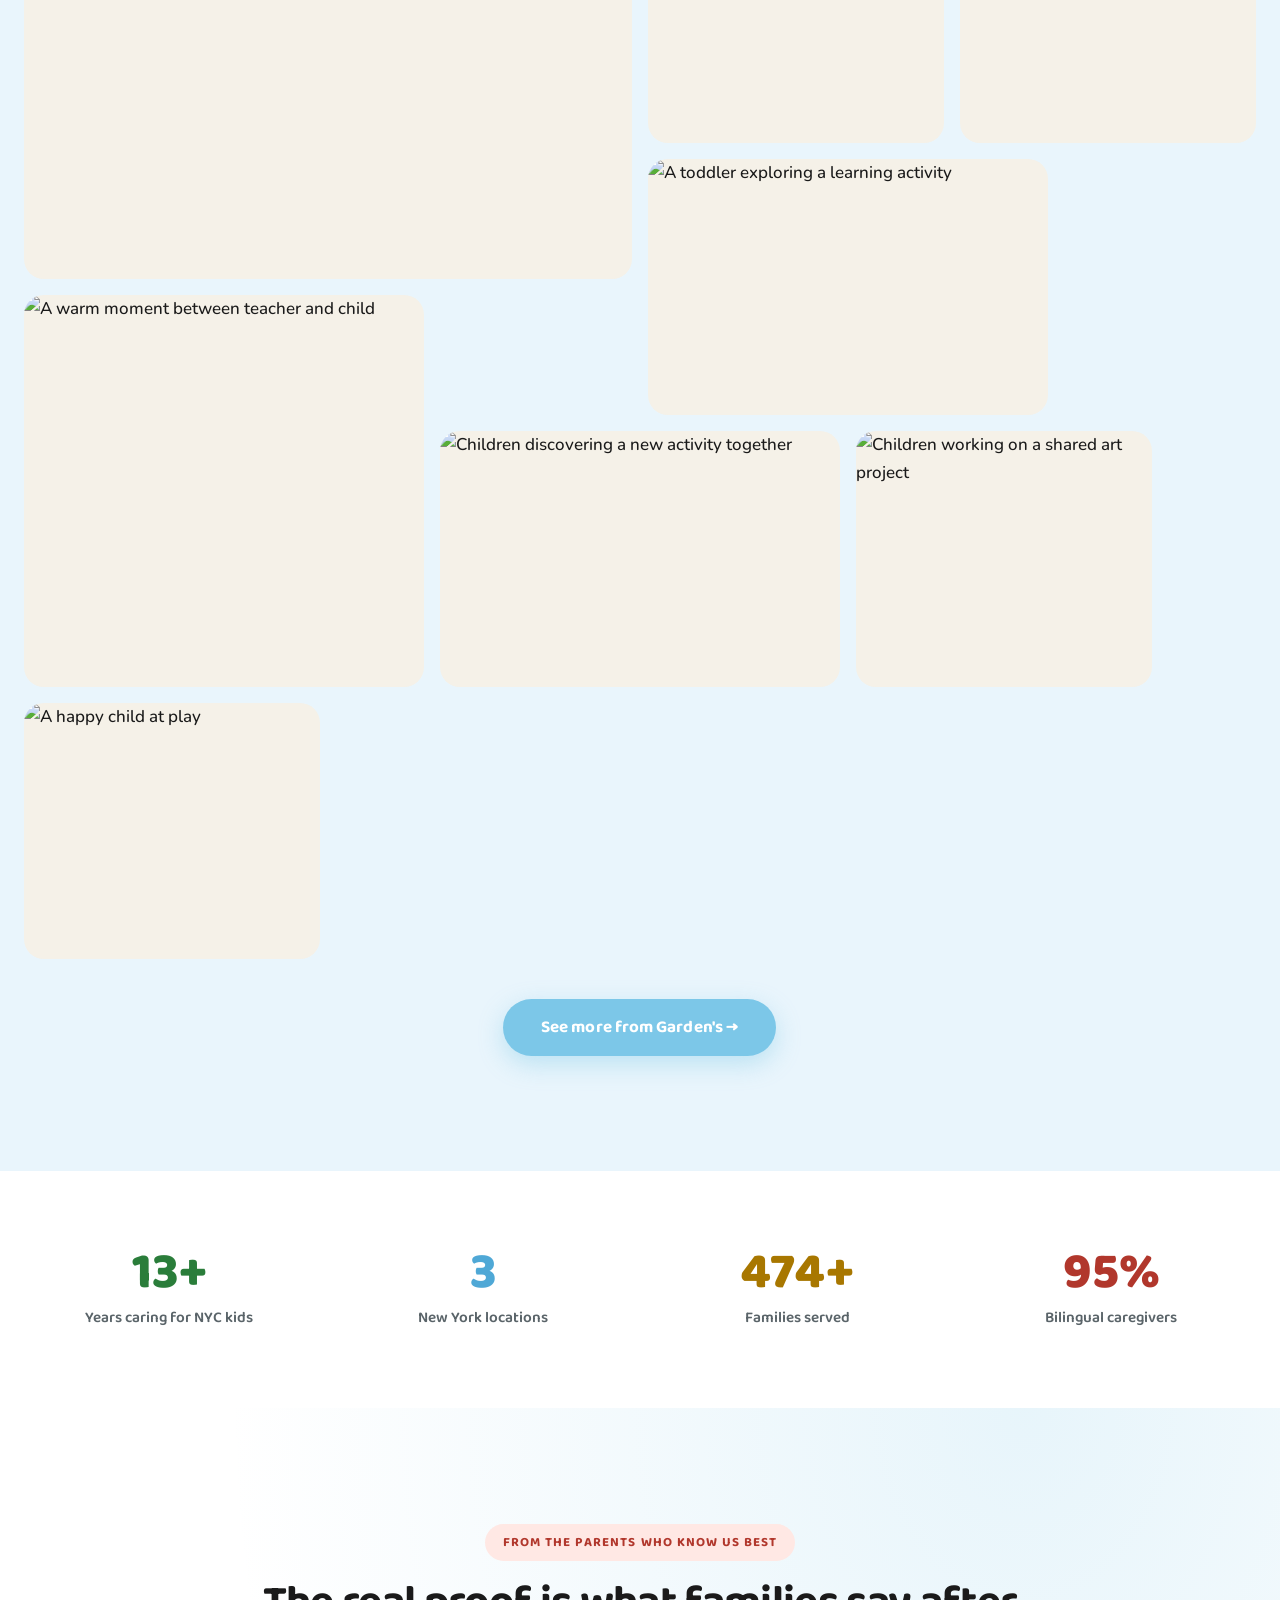
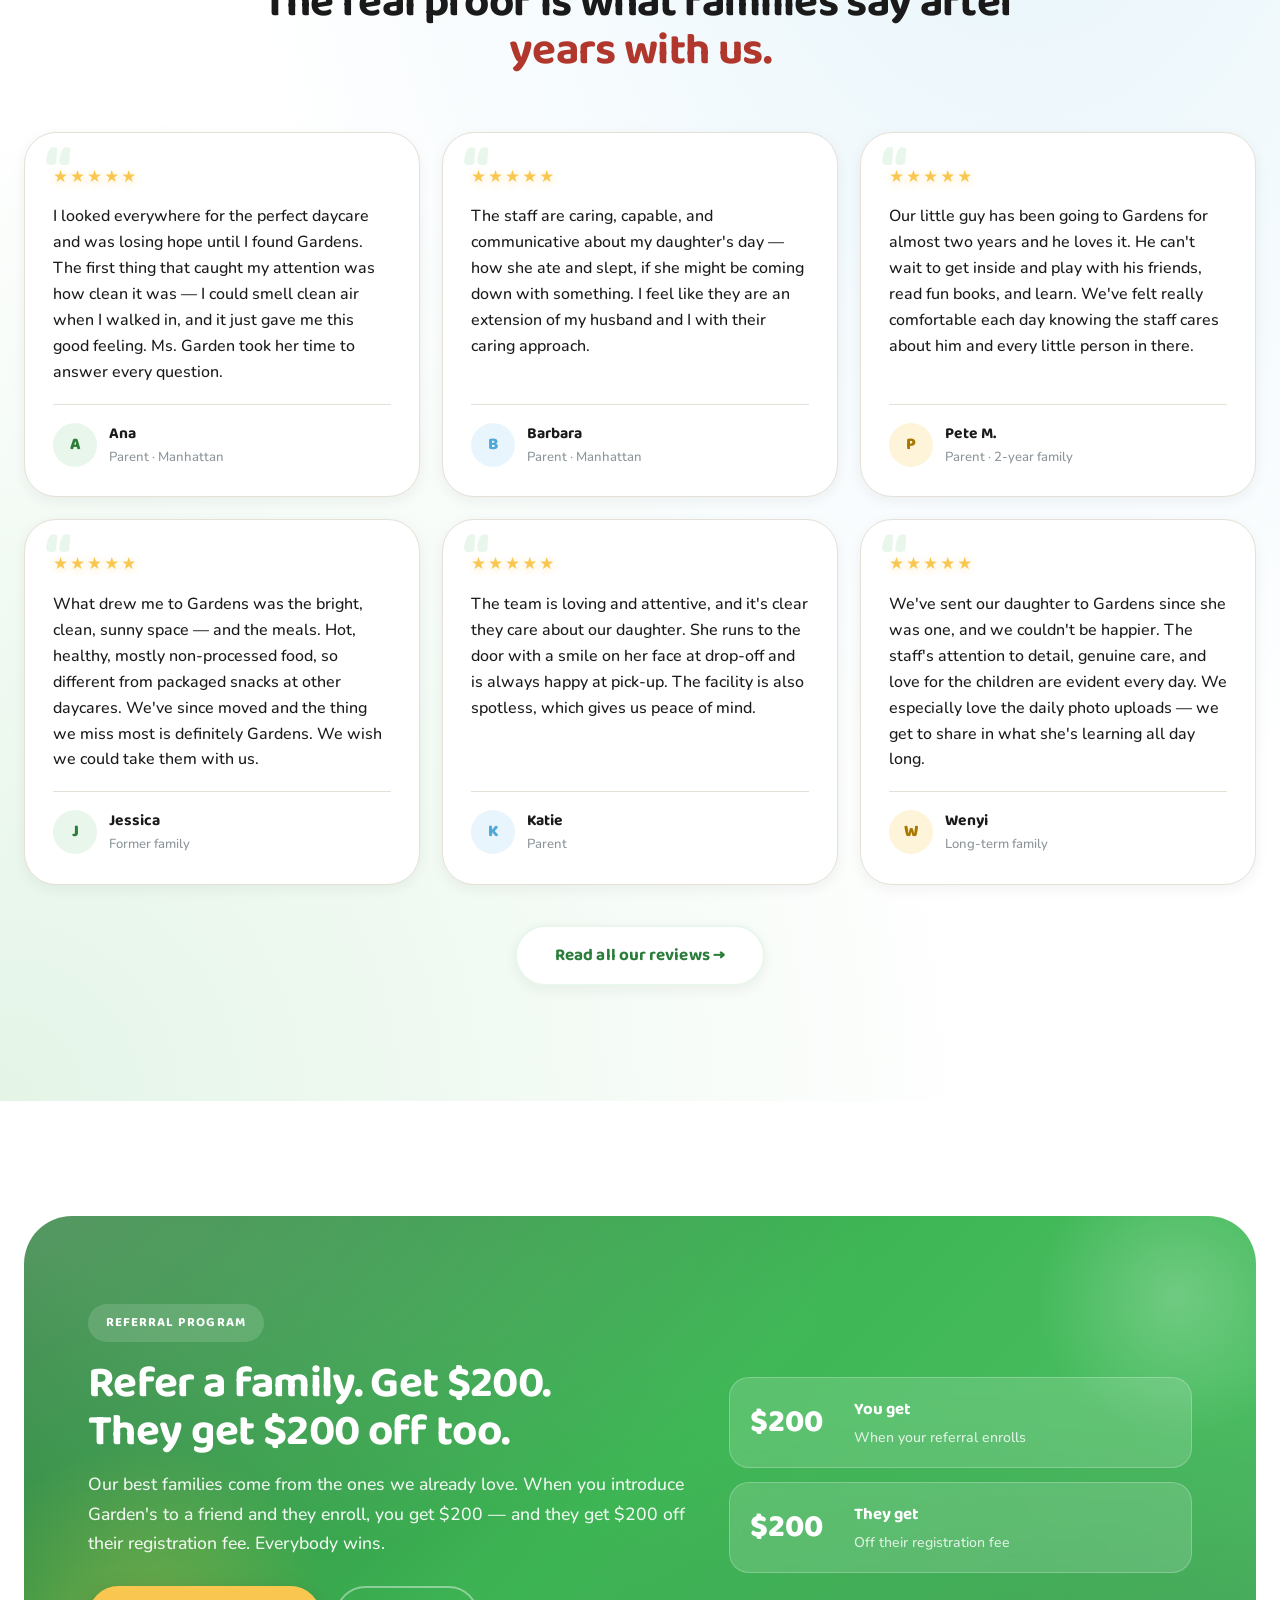
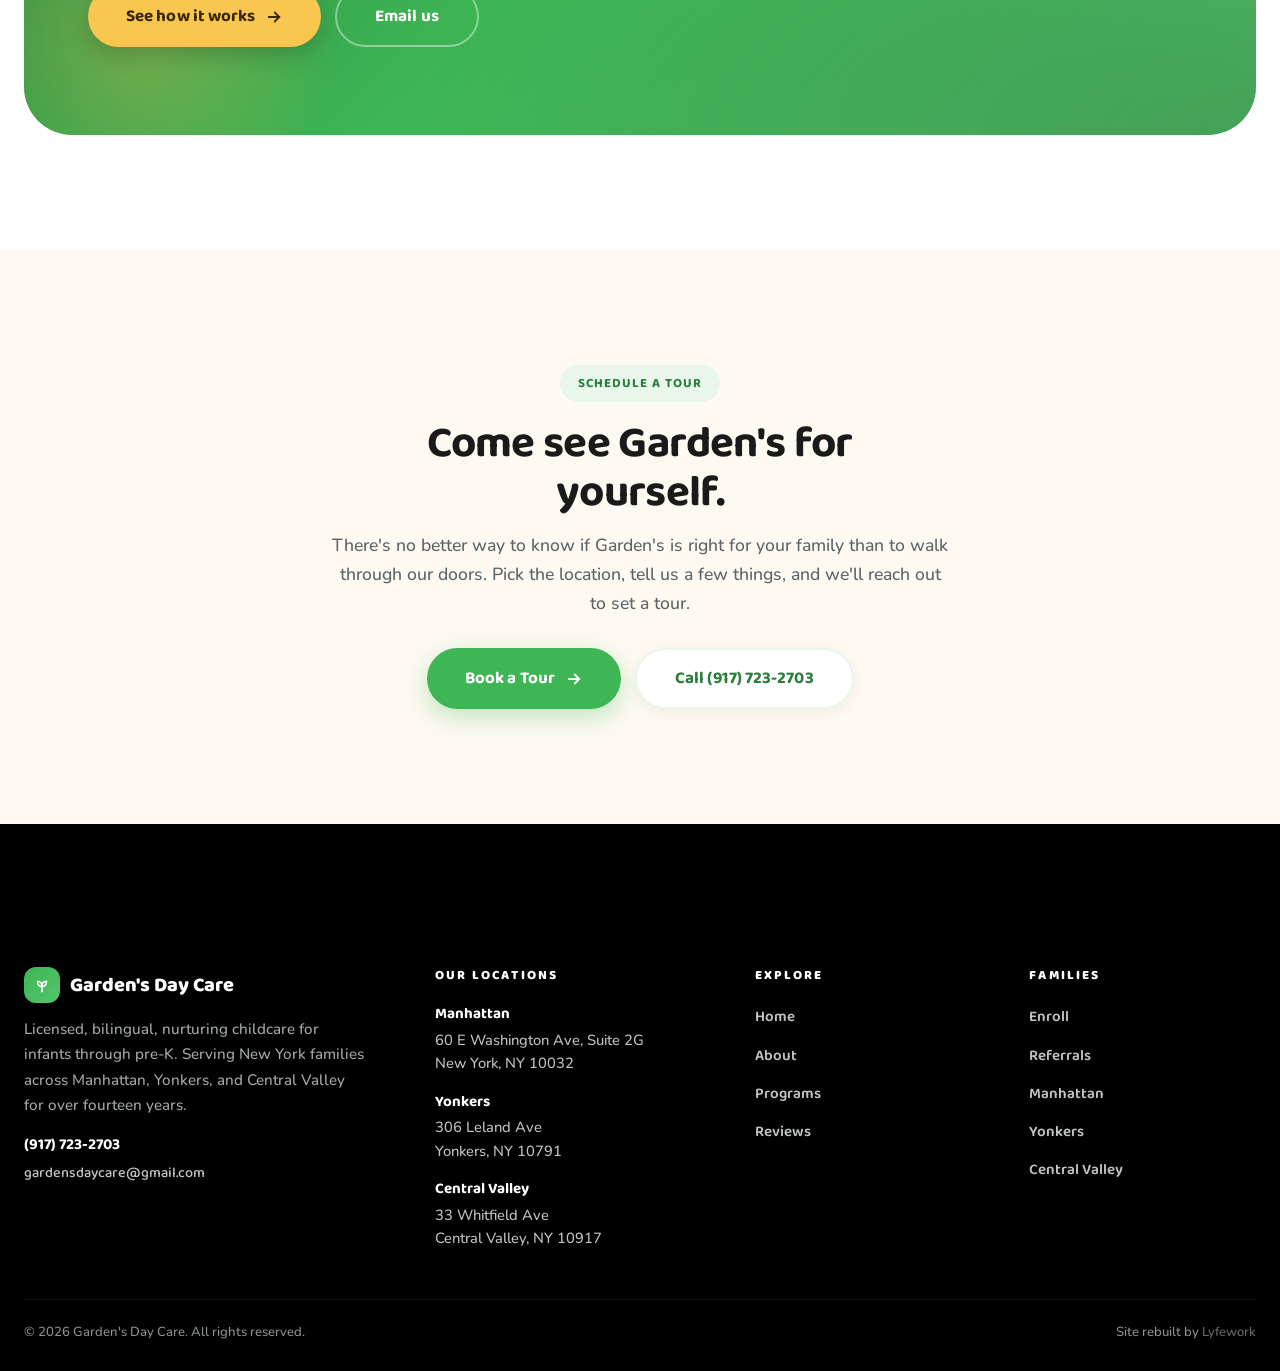
==== commit 728d70fd: "Swap OG + Twitter card image to kids photo across every page - Homepage: replace owner headshot in o" ====
--- a/index.html
+++ b/index.html
@@ -23,7 +23,7 @@
     />
     <meta
       property="og:image"
-      content="https://images.squarespace-cdn.com/content/v1/6827681850675733ef14ddff/6c496093-8a23-44b7-9146-1eea059deca1/gardeniadiaz-169+%281%29.jpeg?format=1500w"
+      content="https://images.squarespace-cdn.com/content/v1/6827681850675733ef14ddff/1747413017290-RZXY4C5J7MDC3O6JQNVW/WhatsApp+Image+2024-10-22+at+20.08.17.jpeg?format=1500w"
     />
     <meta property="og:url" content="https://www.gardensdaycare.com/" />
     <meta property="og:type" content="website" />
@@ -61,7 +61,7 @@
         "url": "https://www.gardensdaycare.com/",
         "telephone": "+1-917-723-2703",
         "email": "gardensdaycare@gmail.com",
-        "image": "https://images.squarespace-cdn.com/content/v1/6827681850675733ef14ddff/6c496093-8a23-44b7-9146-1eea059deca1/gardeniadiaz-169+%281%29.jpeg?format=1500w",
+        "image": "https://images.squarespace-cdn.com/content/v1/6827681850675733ef14ddff/1747413017290-RZXY4C5J7MDC3O6JQNVW/WhatsApp+Image+2024-10-22+at+20.08.17.jpeg?format=1500w",
         "priceRange": "$$",
         "description": "Licensed, bilingual childcare for infants through pre-K, serving Manhattan, Yonkers, and Central Valley, New York.",
         "founder": { "@type": "Person", "name": "Gardenia Díaz" },
